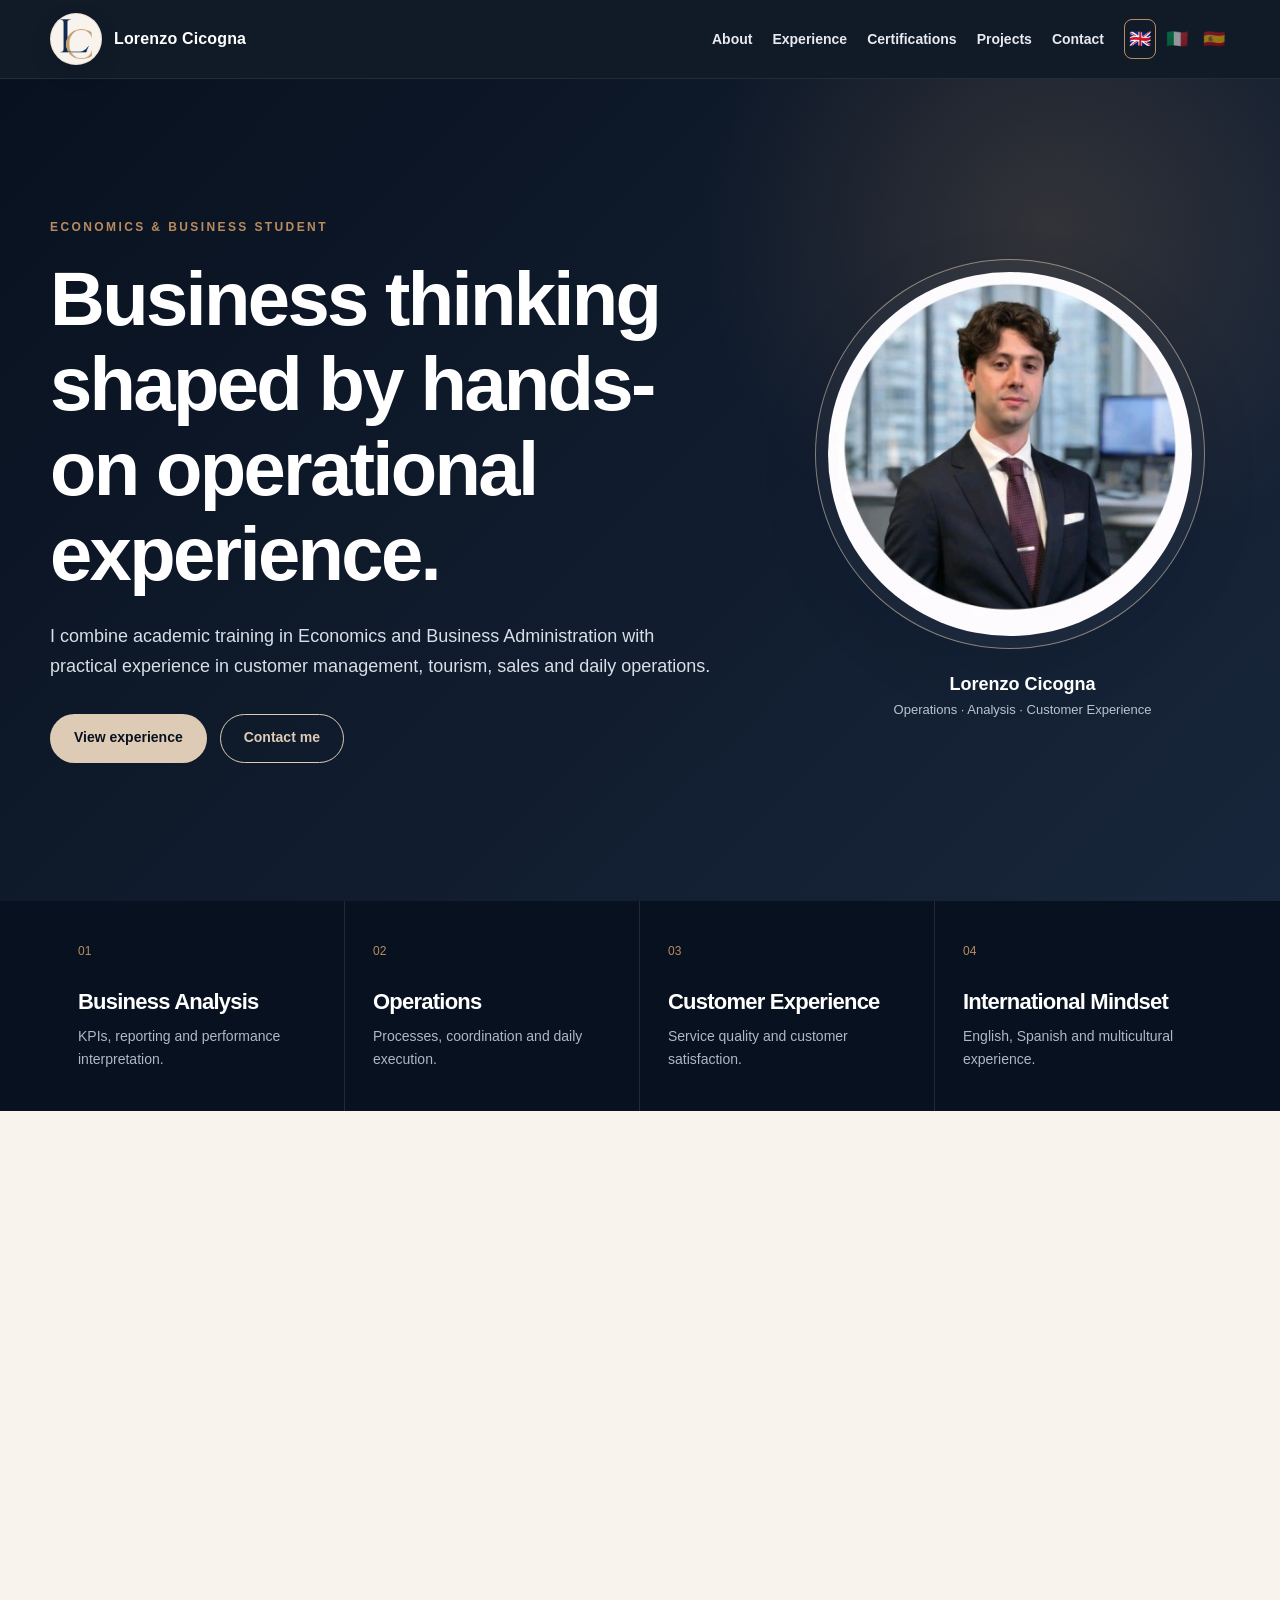
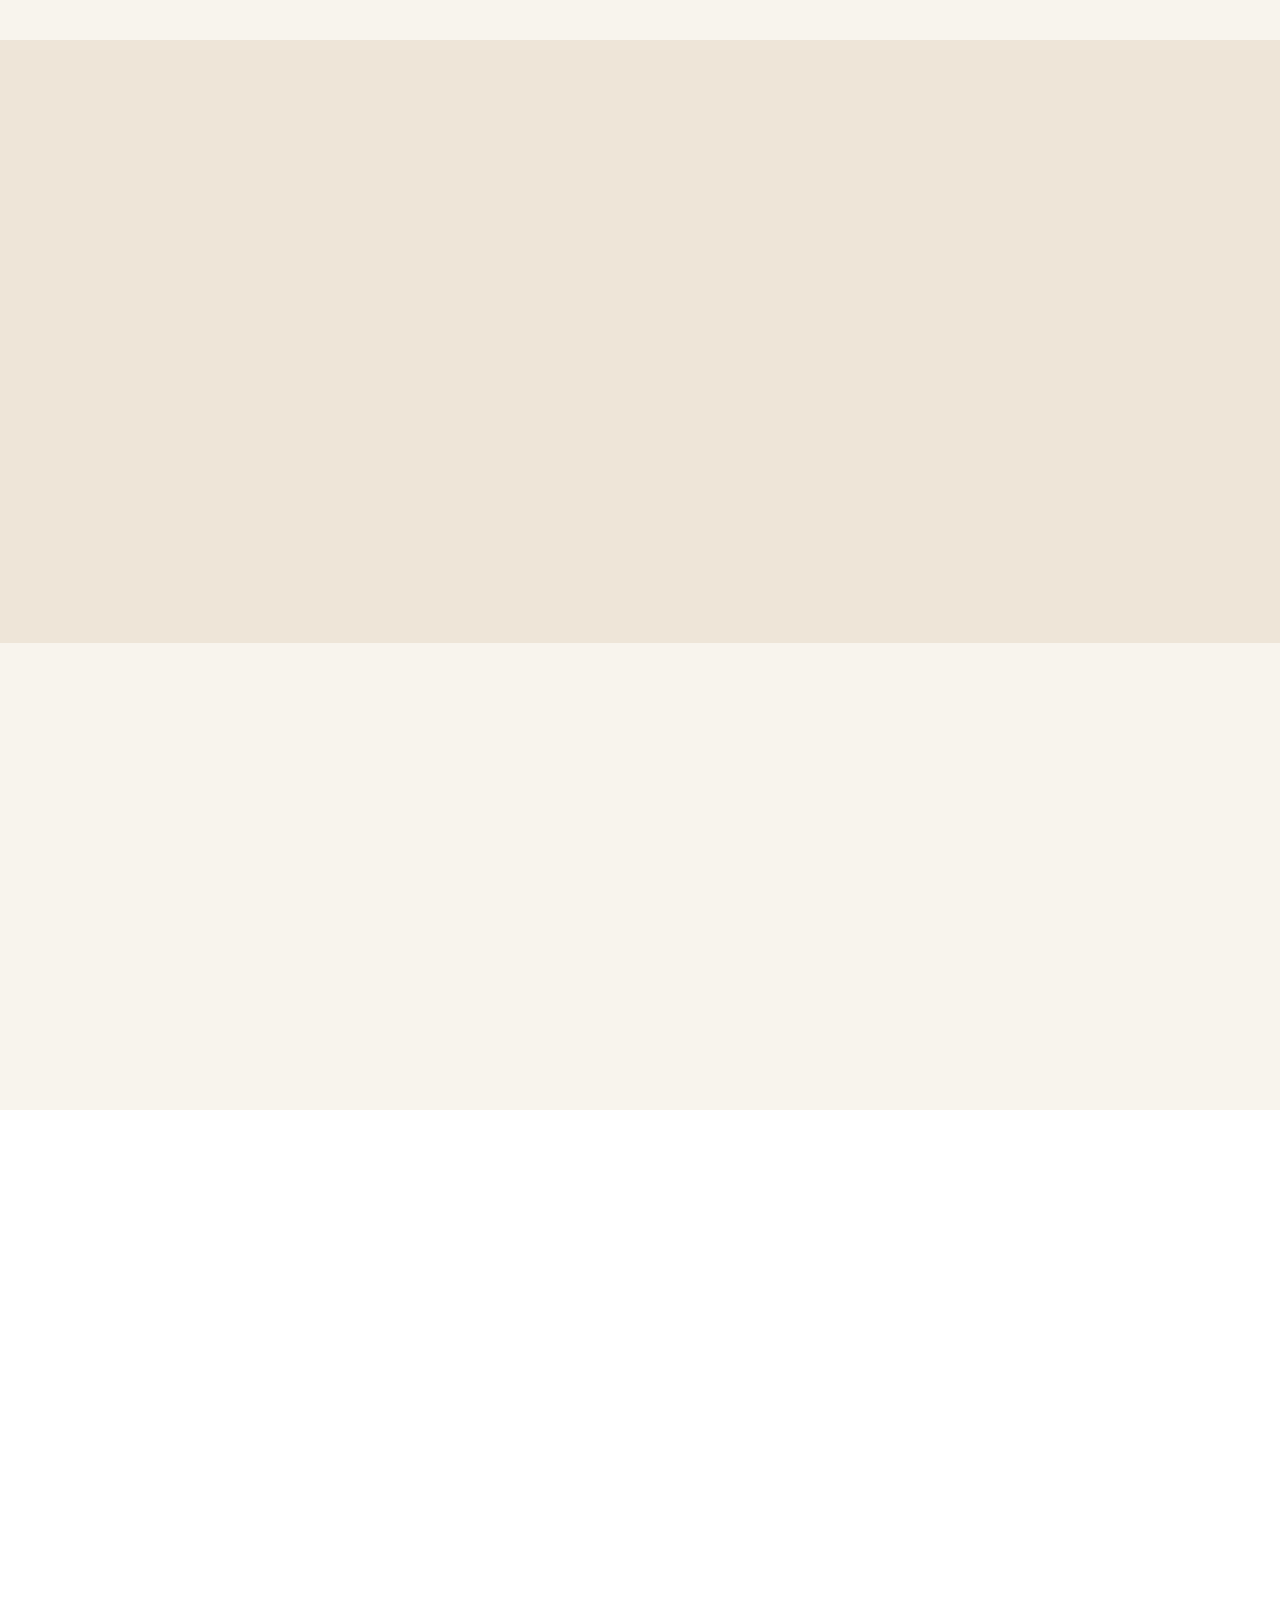
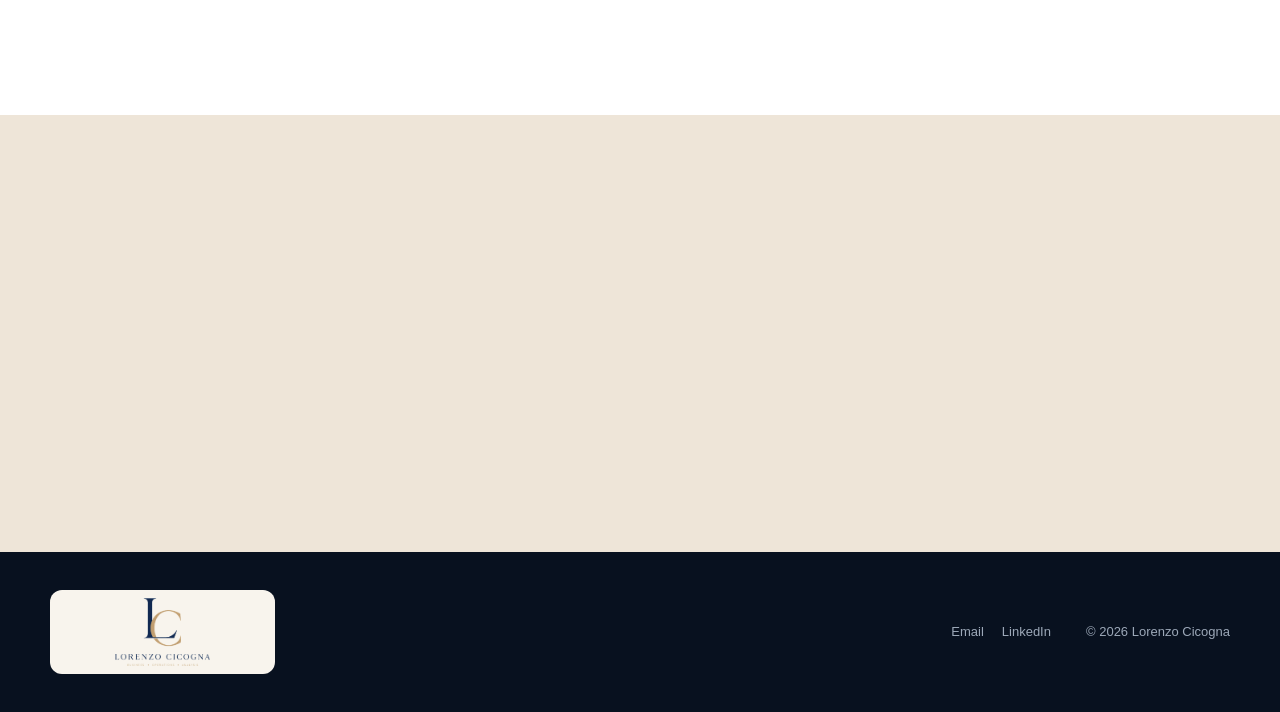
==== index.html @ bbe65614 "Verify site with Google Search Console meta tag" ====
<!DOCTYPE html>
<html lang="en">
<head>
  <meta charset="UTF-8" />
  <meta name="viewport" content="width=device-width, initial-scale=1.0" />
  <meta
    http-equiv="Content-Security-Policy"
    content="default-src 'self'; img-src 'self' data:; style-src 'self'; script-src 'self'; font-src 'self'; object-src 'none'; base-uri 'self'; form-action 'none'; upgrade-insecure-requests;"
  />
  <meta name="referrer" content="strict-origin-when-cross-origin" />
  <meta name="google-site-verification" content="lEEaJcRBQGeHRLv8mP13nE40j-a30Jz5oMptqvIoktc" />

  <title>Lorenzo Cicogna | Business, Operations & Customer Experience</title>
  <meta
    name="description"
    content="Portfolio of Lorenzo Cicogna, Economics and Business student with experience in operations, customer experience, tourism, sales and business performance."
  />
  <link rel="canonical" href="https://lorenzocicogna.github.io/lorenzo-portfolio/" />
  <meta property="og:type" content="website" />
  <meta property="og:title" content="Lorenzo Cicogna | Business, Operations & Customer Experience" />
  <meta property="og:description" content="Portfolio of Lorenzo Cicogna, Economics and Business student with experience in operations, customer experience, tourism, sales and business performance." />
  <meta property="og:url" content="https://lorenzocicogna.github.io/lorenzo-portfolio/" />
  <meta property="og:image" content="https://lorenzocicogna.github.io/lorenzo-portfolio/assets/images/branding/lorenzo-cicogna-logo.png" />
  <meta property="og:image:alt" content="Lorenzo Cicogna" />
  <meta name="twitter:card" content="summary_large_image" />
  <meta name="twitter:title" content="Lorenzo Cicogna | Business, Operations & Customer Experience" />
  <meta name="twitter:description" content="Portfolio of Lorenzo Cicogna, Economics and Business student with experience in operations, customer experience, tourism, sales and business performance." />
  <meta name="twitter:image" content="https://lorenzocicogna.github.io/lorenzo-portfolio/assets/images/branding/lorenzo-cicogna-logo.png" />

  <link rel="icon" type="image/png" href="assets/images/branding/lorenzo-cicogna-monogram.png" />
  <script type="application/ld+json">
  {
    "@context":"https://schema.org",
    "@graph":[
      {"@type":"WebSite","name":"Lorenzo Cicogna Portfolio","url":"https://lorenzocicogna.github.io/lorenzo-portfolio/"},
      {"@type":"Person","name":"Lorenzo Cicogna","url":"https://lorenzocicogna.github.io/lorenzo-portfolio/","email":"mailto:lorenzocicogna00@gmail.com","telephone":"+39 351 689 6022","sameAs":["https://www.linkedin.com/in/lorenzo-cicogna-a7a300262"]}
    ]
  }
  </script>

  <link rel="stylesheet" href="assets/css/style.css" />
</head>

<body data-page="home">
  <header class="site-header">
    <nav class="navbar container" aria-label="Main navigation">
      <a class="brand" href="index.html" aria-label="Lorenzo Cicogna home">
        <span class="brand-logo-shell" aria-hidden="true">
          <img
            class="brand-logo"
            src="assets/images/branding/lorenzo-cicogna-monogram.png"
            alt=""
          />
        </span>
        <span class="brand-text">Lorenzo Cicogna</span>
      </a>

      <button
        class="menu-toggle"
        type="button"
        aria-label="Open menu"
        aria-expanded="false"
        aria-controls="main-menu"
      >
        <span></span><span></span><span></span>
      </button>

      <ul class="nav-menu" id="main-menu">
        <li><a href="index.html#about" data-i18n="navAbout">About</a></li>
        <li><a href="index.html#experience" data-i18n="navExperience">Experience</a></li>
        <li><a href="index.html#certifications" data-i18n="navCertifications">Certifications</a></li>
        <li><a href="index.html#projects" data-i18n="navProjects">Projects</a></li>
        <li><a href="index.html#contact" data-i18n="navContact">Contact</a></li>
        <li class="lang-switch" aria-label="Language">
          <button class="flag active" type="button" data-lang="en" aria-label="English">🇬🇧</button>
          <button class="flag" type="button" data-lang="it" aria-label="Italiano">🇮🇹</button>
          <button class="flag" type="button" data-lang="es" aria-label="Español">🇪🇸</button>
        </li>
      </ul>
    </nav>
  </header>

  <main>
    <section class="hero">
      <div class="container hero-grid">
        <div class="hero-content reveal">
          <p class="eyebrow" data-i18n="homeEyebrow">Economics & Business Student</p>
          <h1 data-i18n="homeTitle">Business thinking shaped by hands-on operational experience.</h1>
          <p class="hero-lead" data-i18n="homeLead">
            I combine academic training in Economics and Business Administration with practical experience
            in customer management, tourism, sales and daily operations.
          </p>

          <div class="hero-actions">
            <a class="button button-primary" href="#experience" data-i18n="viewExperience">View experience</a>
            <a
              class="button button-secondary"
              href="mailto:lorenzocicogna00@gmail.com?subject=Portfolio%20Contact%20-%20Lorenzo%20Cicogna"
              data-i18n="contactMe"
            >
              Contact me
            </a>
          </div>
        </div>

        <figure class="profile-card reveal">
          <div class="profile-ring">
            <img
              src="assets/images/profile/lorenzo-cicogna-profile.png"
              alt="Professional portrait of Lorenzo Cicogna"
            />
          </div>
          <figcaption>
            <strong>Lorenzo Cicogna</strong>
            <span data-i18n="profileCaption">Operations · Analysis · Customer Experience</span>
          </figcaption>
        </figure>
      </div>
    </section>

    <section class="metrics-strip" aria-label="Professional focus">
      <div class="container metric-grid">
        <article>
          <span>01</span>
          <h2 data-i18n="focus1Title">Business Analysis</h2>
          <p data-i18n="focus1Text">KPIs, reporting and performance interpretation.</p>
        </article>
        <article>
          <span>02</span>
          <h2 data-i18n="focus2Title">Operations</h2>
          <p data-i18n="focus2Text">Processes, coordination and daily execution.</p>
        </article>
        <article>
          <span>03</span>
          <h2 data-i18n="focus3Title">Customer Experience</h2>
          <p data-i18n="focus3Text">Service quality and customer satisfaction.</p>
        </article>
        <article>
          <span>04</span>
          <h2 data-i18n="focus4Title">International Mindset</h2>
          <p data-i18n="focus4Text">English, Spanish and multicultural experience.</p>
        </article>
      </div>
    </section>

    <section class="section" id="about">
      <div class="container split-layout">
        <div class="section-heading reveal">
          <p class="eyebrow" data-i18n="aboutEyebrow">About</p>
          <h2 data-i18n="aboutTitle">A practical profile with analytical direction.</h2>
        </div>
        <div class="section-copy reveal">
          <p class="lead" data-i18n="aboutLead">
            I am an Economics and Business Administration student interested in business analysis,
            operations management and data-informed decision-making.
          </p>
          <p data-i18n="aboutText">
            My experience spans hospitality, tourism mobility, customer service, technical production
            and mechanical design. This combination strengthened my problem-solving, precision,
            adaptability and ability to manage customers and operational priorities.
          </p>
        </div>
      </div>
    </section>

    <section class="section section-dark" id="experience">
      <div class="container">
        <div class="section-heading wide reveal">
          <p class="eyebrow" data-i18n="experienceEyebrow">Experience</p>
          <h2 data-i18n="experienceTitle">Professional experience</h2>
        </div>

        <div class="cards experience-grid">
          <article class="card reveal">
            <p class="card-meta">Tuk Tuk Bergamo · 2025–Present</p>
            <h3 data-i18n="exp1Title">Driver & Customer Experience Associate</h3>
            <p data-i18n="exp1Text">
              Tourist transportation, customer support, route optimization, bookings, sales and service feedback.
            </p>
          </article>

          <article class="card reveal">
            <p class="card-meta">MUN Apartment · 2023–Present</p>
            <h3 data-i18n="exp2Title">Host & Sales Manager</h3>
            <p data-i18n="exp2Text">
              Short-term rental operations, booking platforms, guest support, pricing and supplier coordination.
            </p>
          </article>

          <article class="card reveal">
            <p class="card-meta">STEMA TECH SRL · 2022–2023</p>
            <h3 data-i18n="exp3Title">CNC Programmer</h3>
            <p data-i18n="exp3Text">
              CNC programming, CAM workflows and precision mechanical production.
            </p>
          </article>

          <article class="card reveal">
            <p class="card-meta">Italian Navy · 2021–2022</p>
            <h3 data-i18n="exp4Title">Italian Navy Volunteer</h3>
            <p data-i18n="exp4Text">
              Security, logistics, onboard operations and international training exercises.
            </p>
          </article>

          <article class="card reveal">
            <p class="card-meta">Italian Navy · 2022</p>
            <h3 data-i18n="exp5Title">Special Forces Trainee</h3>
            <p data-i18n="exp5Text">
              Preliminary training in navigation, telecommunications, field activities and physical preparation.
            </p>
          </article>

          <article class="card reveal">
            <p class="card-meta">PM Impianti Technomac · 2020–2021</p>
            <h3 data-i18n="exp6Title">CAD Designer</h3>
            <p data-i18n="exp6Text">
              2D/3D mechanical design, technical drawings and supplier documentation.
            </p>
          </article>
        </div>
      </div>
    </section>

    <section class="section" id="education">
      <div class="container">
        <div class="section-heading wide reveal">
          <p class="eyebrow" data-i18n="educationEyebrow">Education</p>
          <h2 data-i18n="educationTitle">Education and international experience</h2>
        </div>

        <div class="timeline">
          <article class="timeline-item reveal">
            <span>2023–2026</span>
            <div>
              <h3>University of Milano-Bicocca</h3>
              <p data-i18n="edu1">Bachelor’s Degree in Economics and Business Administration.</p>
            </div>
          </article>
          <article class="timeline-item reveal">
            <span>2025</span>
            <div>
              <h3>EKA University of Applied Sciences</h3>
              <p data-i18n="edu2">Erasmus Program in Economics and Business in Riga.</p>
            </div>
          </article>
          <article class="timeline-item reveal">
            <span>2014–2020</span>
            <div>
              <h3>ITIS Pietro Paleocapa</h3>
              <p data-i18n="edu3">Technical Diploma in Industrial Mechatronics · 84/100.</p>
            </div>
          </article>
        </div>
      </div>
    </section>

    <section class="section section-soft" id="certifications">
      <div class="container">
        <div class="section-heading wide reveal">
          <p class="eyebrow" data-i18n="certEyebrow">Certifications</p>
          <h2 data-i18n="certTitle">Continuous learning</h2>
        </div>

        <a
          class="certification-card reveal"
          href="https://app-eu1.hubspot.com/academy/achievements/s914s69l/en/1/lorenzo-cicogna/digital-marketing-certified"
          target="_blank"
          rel="noopener noreferrer"
          aria-label="Open HubSpot Digital Marketing certification"
        >
          <img
            src="assets/images/badges/hubspot-digital-marketing.png"
            alt="HubSpot Academy Digital Marketing Certified badge"
          />
          <div>
            <p class="card-meta">HubSpot Academy</p>
            <h3 data-i18n="hubspotTitle">Digital Marketing Certified</h3>
            <p data-i18n="hubspotText">
              Certification covering digital marketing strategy, content, SEO, social media,
              email marketing and performance measurement.
            </p>
            <span class="text-link" data-i18n="viewCredential">View credential →</span>
          </div>
        </a>
      </div>
    </section>

    <section class="section" id="skills">
      <div class="container">
        <div class="section-heading wide reveal">
          <p class="eyebrow" data-i18n="skillsEyebrow">Skills</p>
          <h2 data-i18n="skillsTitle">Core competencies</h2>
        </div>
        <div class="skills reveal">
          <span>KPI Reporting</span>
          <span>Data Analysis</span>
          <span>Microsoft Excel</span>
          <span>Customer Experience</span>
          <span>Operations</span>
          <span>Sales Channels</span>
          <span>Booking Management</span>
          <span>Problem Solving</span>
          <span>Teamwork</span>
          <span>English</span>
          <span>Spanish</span>
          <span>CAD Design</span>
          <span>CNC Programming</span>
          <span>Digital Marketing</span>
        </div>
      </div>
    </section>

    <section class="section section-projects" id="projects">
      <div class="container">
        <div class="section-heading wide reveal">
          <p class="eyebrow" data-i18n="projectsEyebrow">Projects</p>
          <h2 data-i18n="projectsTitle">Explore my work and goals</h2>
        </div>

        <div class="cards project-grid">
          <a class="card project-card reveal" href="career.html">
            <span>01</span>
            <h3 data-i18n="careerCardTitle">Career Goals</h3>
            <p data-i18n="careerCardText">Target roles, professional direction and opportunities in Spain.</p>
          </a>
          <a class="card project-card reveal" href="mun.html">
            <span>02</span>
            <h3>MUN Apartment</h3>
            <p data-i18n="munCardText">A real short-term rental project focused on operations and customer experience.</p>
          </a>
          <a class="card project-card reveal" href="djkrios.html">
            <span>03</span>
            <h3>DJ Krios</h3>
            <p data-i18n="djCardText">Event services, music and personal creative project.</p>
          </a>
        </div>
      </div>
    </section>

    <section class="section contact-section" id="contact">
      <div class="container contact-grid">
        <div class="reveal">
          <p class="eyebrow" data-i18n="contactEyebrow">Contact</p>
          <h2 data-i18n="contactTitle">Let’s connect.</h2>
          <p data-i18n="contactText">
            Open to internship and entry-level opportunities in business analysis,
            operations, aviation, mobility and business development.
          </p>
        </div>
        <div class="contact-card reveal">
          <a href="mailto:lorenzocicogna00@gmail.com">lorenzocicogna00@gmail.com</a>
          <a href="tel:+393516896022">+39 351 689 6022</a>
          <a href="https://www.linkedin.com/in/lorenzo-cicogna-a7a300262" target="_blank" rel="noopener noreferrer">LinkedIn</a>
          <p data-i18n="location">Bergamo, Italy</p>
        </div>
      </div>
    </section>
  </main>

  <footer class="site-footer">
    <div class="container footer-grid">
      <a class="footer-brand" href="index.html" aria-label="Lorenzo Cicogna home">
        <span class="footer-logo-shell" aria-hidden="true">
          <img
            src="assets/images/branding/lorenzo-cicogna-logo.png"
            alt=""
          />
        </span>
      </a>
      <div class="footer-links">
        <a href="mailto:lorenzocicogna00@gmail.com">Email</a>
        <a href="https://www.linkedin.com/in/lorenzo-cicogna-a7a300262" target="_blank" rel="noopener noreferrer">LinkedIn</a>
      </div>
      <p>© <span data-current-year></span> Lorenzo Cicogna</p>
    </div>
  </footer>

  <script src="assets/js/script.js" defer></script>

</body>
</html>
---- assets/css/style.css ----
/* ================================
   LORENZO CICOGNA — PORTFOLIO
================================ */

:root {
  --navy-950: #08111f;
  --navy-900: #0d1728;
  --navy-800: #18263b;
  --navy-700: #263750;
  --sand-100: #f8f4ed;
  --sand-200: #eee5d8;
  --sand-300: #ddcbb5;
  --sand-500: #b98c5f;
  --white: #ffffff;
  --text: #202a38;
  --muted: #667184;
  --border: rgba(13, 23, 40, 0.13);
  --shadow: 0 20px 55px rgba(8, 17, 31, 0.13);
  --radius-sm: 12px;
  --radius-md: 22px;
  --radius-lg: 36px;
  --container: 1180px;
}

* {
  margin: 0;
  padding: 0;
  box-sizing: border-box;
}

html {
  scroll-behavior: smooth;
  scroll-padding-top: 90px;
}

body {
  min-width: 320px;
  background: var(--sand-100);
  color: var(--text);
  font-family: Inter, "Segoe UI", Arial, sans-serif;
  line-height: 1.68;
}

img {
  display: block;
  max-width: 100%;
}

a {
  color: inherit;
}

button {
  font: inherit;
}

h1,
h2,
h3 {
  color: var(--navy-900);
  line-height: 1.12;
}

h1,
h2 {
  letter-spacing: -0.035em;
}

p {
  color: var(--muted);
}

.container {
  width: min(calc(100% - 40px), var(--container));
  margin-inline: auto;
}

.narrow {
  max-width: 850px;
}

.center {
  text-align: center;
  margin-inline: auto;
}

/* NAVIGATION */

.site-header {
  position: sticky;
  top: 0;
  z-index: 1000;
  border-bottom: 1px solid rgba(255, 255, 255, 0.08);
  background: rgba(8, 17, 31, 0.96);
  backdrop-filter: blur(16px);
}

.navbar {
  min-height: 78px;
  display: flex;
  align-items: center;
  justify-content: space-between;
  gap: 28px;
}

.brand {
  display: inline-flex;
  align-items: center;
  gap: 12px;
  color: var(--white);
  text-decoration: none;
}

.brand-logo-shell {
  width: 52px;
  height: 52px;
  display: inline-flex;
  flex: 0 0 auto;
  align-items: center;
  justify-content: center;
  padding: 5px;
  border: 1px solid rgba(221, 203, 181, 0.45);
  border-radius: 50%;
  background: var(--sand-100);
  box-shadow: 0 8px 20px rgba(8, 17, 31, 0.18);
}

.brand-logo {
  width: 100%;
  height: 100%;
  object-fit: contain;
}

.brand-text {
  font-weight: 750;
  letter-spacing: 0.01em;
}

.nav-menu {
  display: flex;
  align-items: center;
  gap: 20px;
  list-style: none;
}

.nav-menu a {
  color: #e7ebf1;
  font-size: 14px;
  font-weight: 650;
  text-decoration: none;
}

.nav-menu a:hover {
  color: var(--sand-300);
}

.menu-toggle {
  display: none;
  width: 44px;
  height: 44px;
  border: 1px solid rgba(255, 255, 255, 0.2);
  border-radius: 50%;
  background: transparent;
  cursor: pointer;
}

.menu-toggle span {
  display: block;
  width: 18px;
  height: 2px;
  margin: 4px auto;
  background: var(--white);
}

.lang-switch {
  display: flex;
  align-items: center;
  gap: 5px;
}

.flag {
  border: 1px solid transparent;
  border-radius: 8px;
  background: transparent;
  padding: 4px;
  font-size: 18px;
  opacity: 0.55;
  cursor: pointer;
}

.flag:hover,
.flag.active {
  border-color: var(--sand-500);
  opacity: 1;
}

/* HERO */

.hero,
.page-hero {
  position: relative;
  overflow: hidden;
  background:
    radial-gradient(circle at 82% 18%, rgba(185, 140, 95, 0.2), transparent 28%),
    linear-gradient(135deg, var(--navy-950), var(--navy-800));
  color: var(--white);
}

.hero {
  min-height: calc(100vh - 78px);
  display: flex;
  align-items: center;
  padding: 82px 0;
}

.page-hero {
  min-height: 64vh;
  display: flex;
  align-items: center;
  padding: 95px 0;
}

.dj-hero {
  background:
    radial-gradient(circle at 50% 25%, rgba(185, 140, 95, 0.28), transparent 35%),
    linear-gradient(135deg, #080b13, #172235);
}

.hero-grid {
  display: grid;
  grid-template-columns: minmax(0, 1.15fr) minmax(300px, 0.72fr);
  align-items: center;
  gap: clamp(55px, 8vw, 110px);
}

.hero-content {
  max-width: 760px;
}

.eyebrow {
  margin-bottom: 18px;
  color: var(--sand-500);
  font-size: 12px;
  font-weight: 800;
  letter-spacing: 2.4px;
  text-transform: uppercase;
}

.hero h1,
.page-hero h1 {
  color: var(--white);
  font-size: clamp(44px, 6vw, 76px);
  margin-bottom: 25px;
}

.hero-lead,
.page-hero p {
  max-width: 760px;
  color: #d8dfe8;
  font-size: 18px;
}

.hero-actions {
  display: flex;
  flex-wrap: wrap;
  gap: 13px;
  margin-top: 32px;
}

.hero-actions.centered {
  justify-content: center;
}

.button {
  min-height: 49px;
  display: inline-flex;
  align-items: center;
  justify-content: center;
  padding: 11px 23px;
  border: 1px solid transparent;
  border-radius: 999px;
  font-size: 14px;
  font-weight: 800;
  text-decoration: none;
  transition: 0.2s ease;
}

.button:hover {
  transform: translateY(-2px);
}

.button-primary {
  background: var(--sand-300);
  color: var(--navy-950);
}

.button-primary:hover {
  background: var(--white);
}

.button-secondary {
  border-color: var(--sand-300);
  color: var(--sand-300);
}

.button-secondary:hover {
  background: var(--sand-300);
  color: var(--navy-950);
}

.profile-card {
  justify-self: end;
  text-align: center;
}

.profile-ring {
  width: min(100%, 390px);
  padding: 12px;
  border: 1px solid rgba(221, 203, 181, 0.55);
  border-radius: 50%;
  background: rgba(255, 255, 255, 0.035);
  box-shadow: var(--shadow);
}

.profile-ring img {
  width: 100%;
  aspect-ratio: 1;
  object-fit: cover;
  border-radius: 50%;
}

.profile-card figcaption {
  margin-top: 20px;
}

.profile-card strong,
.profile-card span {
  display: block;
}

.profile-card strong {
  color: var(--white);
  font-size: 18px;
}

.profile-card span {
  color: #b9c3d1;
  font-size: 13px;
}

/* METRICS */

.metrics-strip {
  background: var(--navy-950);
}

.metric-grid {
  display: grid;
  grid-template-columns: repeat(4, 1fr);
}

.metric-grid article {
  min-height: 210px;
  padding: 36px 28px;
  border-right: 1px solid rgba(255, 255, 255, 0.1);
}

.metric-grid article:last-child {
  border-right: 0;
}

.metric-grid span {
  color: var(--sand-500);
  font-size: 12px;
}

.metric-grid h2 {
  margin: 26px 0 10px;
  color: var(--white);
  font-size: 22px;
}

.metric-grid p {
  color: #aeb8c6;
  font-size: 14px;
}

/* SECTIONS */

.section {
  padding: 105px 0;
}

.section-soft {
  background: var(--sand-200);
}

.section-dark {
  background: var(--navy-900);
  color: var(--white);
}

.section-projects {
  background: var(--white);
}

.split-layout,
.contact-grid {
  display: grid;
  grid-template-columns: minmax(250px, 0.72fr) minmax(0, 1.28fr);
  gap: clamp(50px, 8vw, 115px);
}

.section-heading {
  max-width: 520px;
}

.section-heading.wide {
  max-width: 760px;
  margin-bottom: 52px;
}

.section-heading h2,
.contact-section h2 {
  font-size: clamp(37px, 4.5vw, 58px);
}

.section-dark .section-heading h2 {
  color: var(--white);
}

.section-copy {
  max-width: 760px;
}

.section-copy p {
  margin-bottom: 18px;
  font-size: 17px;
}

.section-copy .lead {
  color: var(--navy-800);
  font-size: 23px;
  font-weight: 650;
}

.cards {
  display: grid;
  gap: 22px;
}

.experience-grid,
.role-grid {
  grid-template-columns: repeat(3, 1fr);
}

.review-grid {
  grid-template-columns: repeat(2, 1fr);
}

.project-grid {
  grid-template-columns: repeat(3, 1fr);
}

.card {
  padding: 30px;
  border: 1px solid var(--border);
  border-radius: var(--radius-md);
  background: var(--white);
  box-shadow: 0 9px 28px rgba(8, 17, 31, 0.07);
}

.card h3 {
  margin-bottom: 13px;
  font-size: 23px;
}

.card p {
  font-size: 15px;
}

.card-meta {
  margin-bottom: 16px;
  color: var(--sand-500);
  font-size: 11px !important;
  font-weight: 800;
  letter-spacing: 1px;
  text-transform: uppercase;
}

.section-dark .card {
  border-color: rgba(255, 255, 255, 0.09);
  background: var(--navy-800);
}

.section-dark .card h3 {
  color: var(--white);
}

.section-dark .card p {
  color: #bac3cf;
}

.timeline {
  border-top: 1px solid var(--border);
}

.timeline-item {
  display: grid;
  grid-template-columns: 150px 1fr;
  gap: 30px;
  padding: 30px 0;
  border-bottom: 1px solid var(--border);
}

.timeline-item > span {
  color: var(--sand-500);
  font-size: 13px;
  font-weight: 800;
}

.timeline-item h3 {
  margin-bottom: 7px;
  font-size: 22px;
}

.certification-card {
  max-width: 900px;
  display: grid;
  grid-template-columns: 190px 1fr;
  align-items: center;
  gap: 34px;
  padding: 32px;
  border: 1px solid var(--border);
  border-radius: var(--radius-lg);
  background: var(--white);
  box-shadow: var(--shadow);
  text-decoration: none;
  transition: 0.22s ease;
}

.certification-card:hover {
  transform: translateY(-4px);
}

.certification-card img {
  width: 170px;
  margin-inline: auto;
}

.certification-card h3 {
  margin-bottom: 10px;
  font-size: 27px;
}

.text-link {
  display: inline-block;
  margin-top: 17px;
  color: var(--sand-500);
  font-weight: 800;
}

.skills {
  display: flex;
  flex-wrap: wrap;
  gap: 12px;
}

.skills span {
  padding: 10px 17px;
  border: 1px solid var(--border);
  border-radius: 999px;
  background: var(--white);
  color: var(--navy-800);
  font-size: 14px;
  font-weight: 750;
}

.section-dark .skills span {
  border-color: rgba(255, 255, 255, 0.13);
  background: var(--navy-800);
  color: var(--white);
}

.project-card {
  min-height: 240px;
  display: block;
  text-decoration: none;
  transition: 0.22s ease;
}

.project-card:hover {
  transform: translateY(-5px);
  box-shadow: var(--shadow);
}

.project-card > span {
  color: var(--sand-500);
  font-size: 12px;
  font-weight: 800;
}

.project-card h3 {
  margin-top: 42px;
}

.contact-section {
  background: var(--sand-200);
}

.contact-card {
  display: flex;
  flex-direction: column;
  gap: 17px;
  padding: 34px;
  border-radius: var(--radius-lg);
  background: var(--navy-900);
  box-shadow: var(--shadow);
}

.contact-card a {
  color: var(--white);
  font-weight: 700;
  text-decoration: none;
  overflow-wrap: anywhere;
}

.contact-card a:hover {
  color: var(--sand-300);
}

.contact-card p {
  color: #aeb8c6;
}

/* FOOTER */

.site-footer {
  padding: 38px 0;
  background: var(--navy-950);
}

.footer-grid {
  display: grid;
  grid-template-columns: 1fr auto auto;
  align-items: center;
  gap: 35px;
}

.footer-brand {
  display: inline-flex;
  width: 225px;
  text-decoration: none;
}

.footer-logo-shell {
  width: 100%;
  min-height: 78px;
  display: inline-flex;
  align-items: center;
  justify-content: center;
  padding: 8px 13px;
  border-radius: var(--radius-sm);
  background: var(--sand-100);
}

.footer-logo-shell img {
  width: 100%;
  max-height: 68px;
  object-fit: contain;
}

.site-footer strong {
  color: var(--white);
}

.site-footer p,
.site-footer a {
  color: #9ca8b8;
  font-size: 13px;
}

.footer-links {
  display: flex;
  gap: 18px;
}

.footer-links a {
  text-decoration: none;
}

.footer-links a:hover {
  color: var(--sand-300);
}

/* ANIMATIONS */

.reveal {
  opacity: 0;
  transform: translateY(18px);
  transition: opacity 0.6s ease, transform 0.6s ease;
}

.reveal.visible {
  opacity: 1;
  transform: none;
}

/* TABLET */

@media (max-width: 980px) {
  .menu-toggle {
    display: block;
  }

  .nav-menu {
    position: absolute;
    top: 78px;
    right: 20px;
    left: 20px;
    display: none;
    flex-direction: column;
    align-items: stretch;
    gap: 0;
    padding: 14px;
    border: 1px solid rgba(255, 255, 255, 0.12);
    border-radius: var(--radius-sm);
    background: var(--navy-900);
    box-shadow: var(--shadow);
  }

  .nav-menu.open {
    display: flex;
  }

  .nav-menu a {
    display: block;
    padding: 11px 8px;
  }

  .lang-switch {
    padding-top: 10px;
  }

  .hero {
    min-height: auto;
  }

  .hero-grid {
    grid-template-columns: 1fr;
  }

  .profile-card {
    width: min(100%, 410px);
    justify-self: start;
  }

  .metric-grid {
    grid-template-columns: repeat(2, 1fr);
  }

  .metric-grid article:nth-child(2) {
    border-right: 0;
  }

  .metric-grid article:nth-child(-n + 2) {
    border-bottom: 1px solid rgba(255, 255, 255, 0.1);
  }

  .split-layout,
  .contact-grid {
    grid-template-columns: 1fr;
  }

  .experience-grid,
  .role-grid,
  .project-grid {
    grid-template-columns: repeat(2, 1fr);
  }

  .footer-grid {
    grid-template-columns: 1fr;
  }
}

/* MOBILE */

@media (max-width: 620px) {
  .container {
    width: min(calc(100% - 28px), var(--container));
  }

  .brand-text {
    display: none;
  }

  .brand-logo-shell {
    width: 47px;
    height: 47px;
  }

  .footer-brand {
    width: 205px;
  }

  .hero,
  .page-hero {
    padding: 72px 0;
  }

  .hero h1,
  .page-hero h1 {
    font-size: 41px;
  }

  .hero-actions {
    flex-direction: column;
  }

  .button {
    width: 100%;
  }

  .metric-grid,
  .experience-grid,
  .role-grid,
  .review-grid,
  .project-grid {
    grid-template-columns: 1fr;
  }

  .metric-grid article {
    border-right: 0;
    border-bottom: 1px solid rgba(255, 255, 255, 0.1);
  }

  .section {
    padding: 78px 0;
  }

  .timeline-item {
    grid-template-columns: 1fr;
    gap: 6px;
  }

  .certification-card {
    grid-template-columns: 1fr;
    text-align: center;
  }

  .footer-links {
    flex-wrap: wrap;
  }
}

@media (prefers-reduced-motion: reduce) {
  html {
    scroll-behavior: auto;
  }

  *,
  *::before,
  *::after {
    transition-duration: 0.01ms !important;
  }

  .reveal {
    opacity: 1;
    transform: none;
  }
}
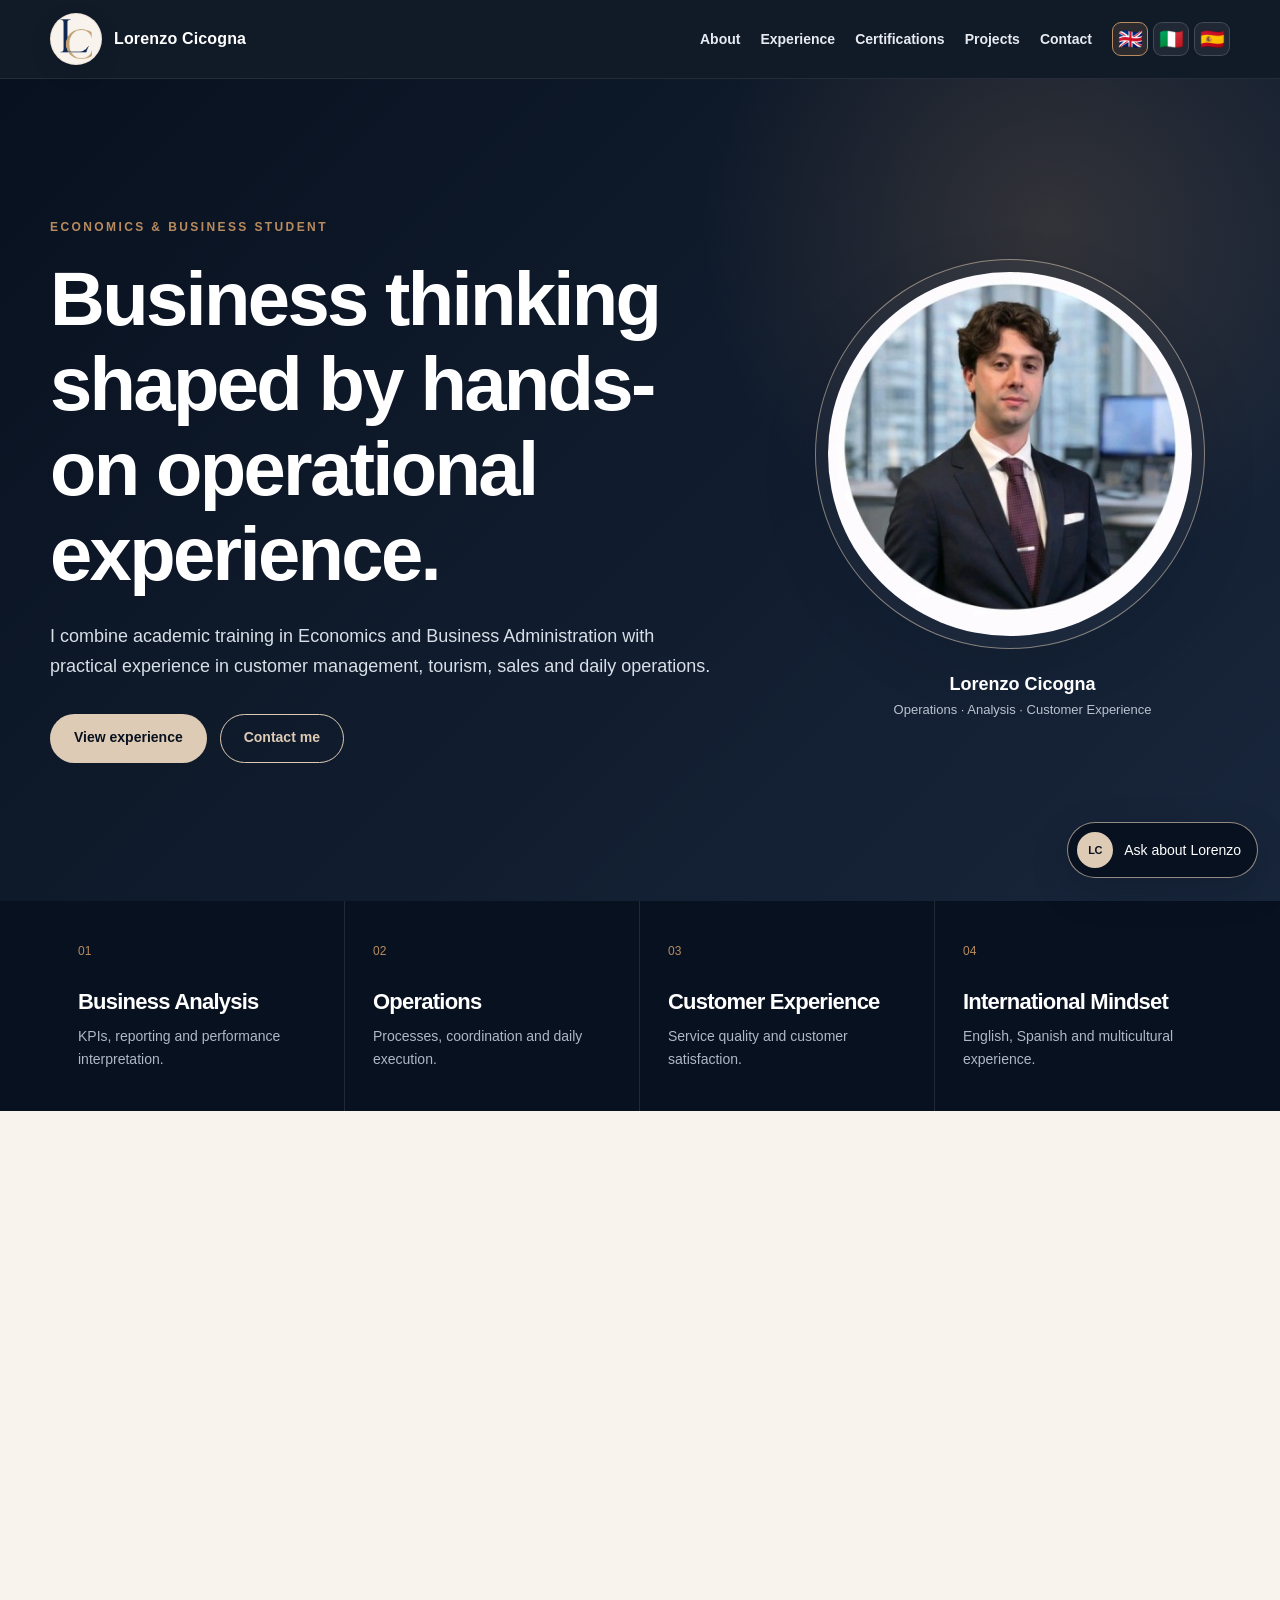
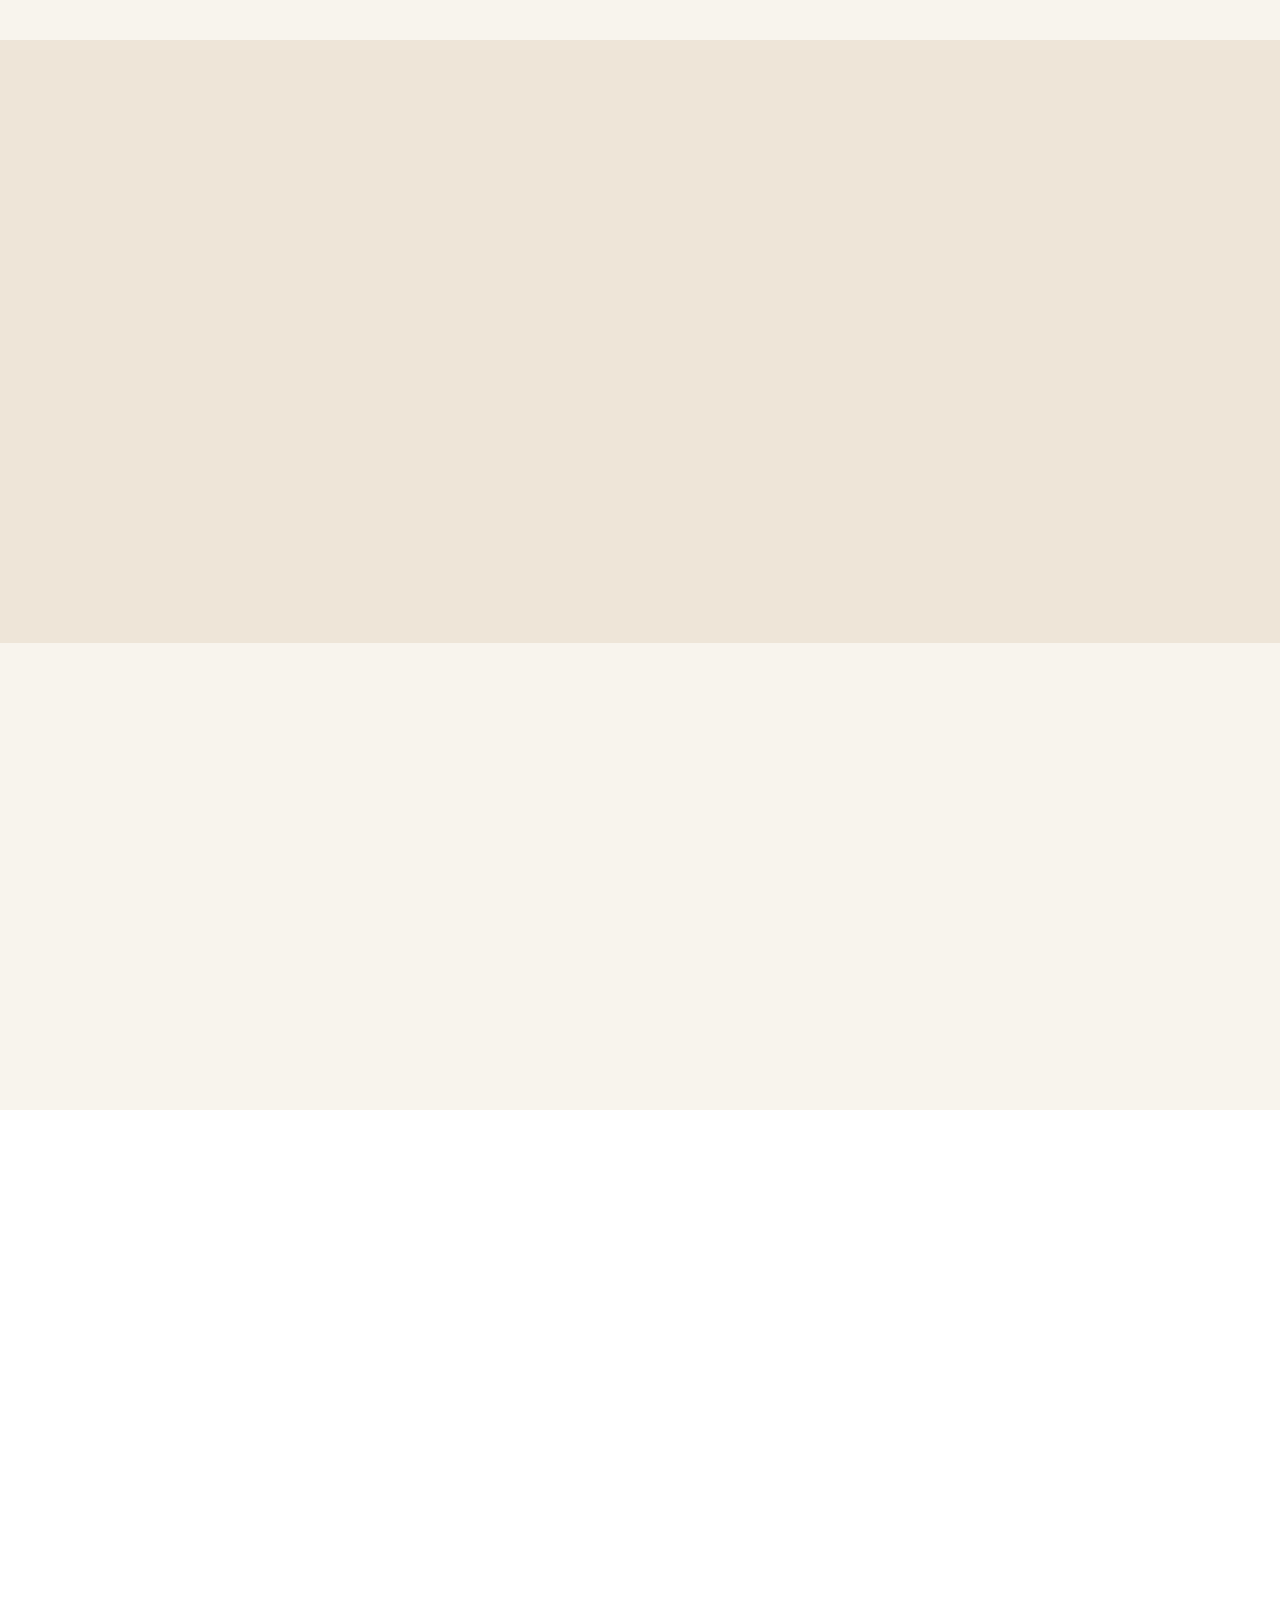
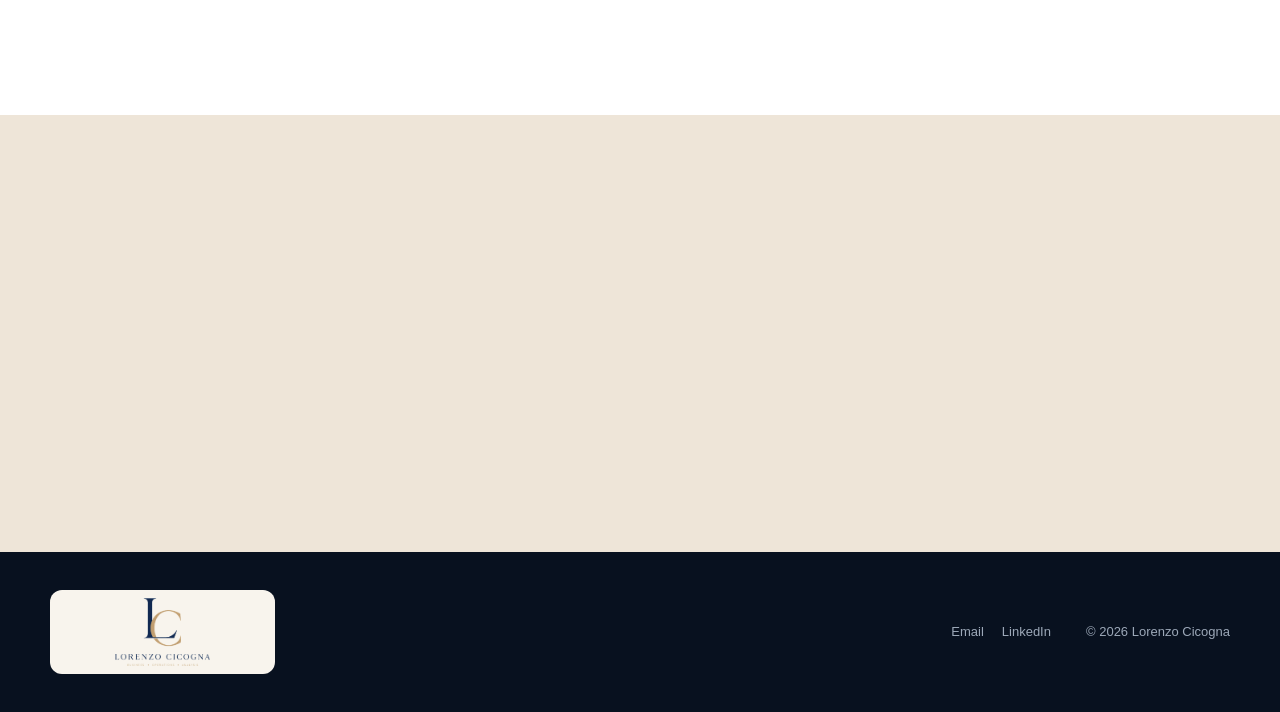
==== commit 913d6439: "Enable free portfolio guide on index.html" ====
--- a/index.html
+++ b/index.html
@@ -39,6 +39,7 @@
   </script>
 
   <link rel="stylesheet" href="assets/css/style.css" />
+  <link rel="stylesheet" href="assets/css/guida-portfolio.css?v=1" />
 </head>
 
 <body data-page="home">
@@ -377,6 +378,7 @@
   </footer>
 
   <script src="assets/js/script.js" defer></script>
+  <script src="assets/js/guida-portfolio.js?v=1" defer></script>
 
 </body>
 </html>
--- a/assets/css/style.css
+++ b/assets/css/style.css
@@ -179,19 +179,32 @@
 }
 
 .flag {
-  border: 1px solid transparent;
-  border-radius: 8px;
-  background: transparent;
-  padding: 4px;
-  font-size: 18px;
-  opacity: 0.55;
+  width: 36px;
+  height: 34px;
+  display: inline-grid;
+  place-items: center;
+  padding: 0;
+  border: 1px solid rgba(255, 255, 255, 0.16);
+  border-radius: 9px;
+  background: rgba(255, 255, 255, 0.06);
+  color: var(--white);
+  font-family: "Apple Color Emoji", "Segoe UI Emoji", "Noto Color Emoji", sans-serif;
+  font-size: 20px;
+  line-height: 1;
+  opacity: 1;
   cursor: pointer;
-}
-
-.flag:hover,
+  transition: transform 0.18s ease, border-color 0.18s ease, background 0.18s ease;
+}
+
+.flag:hover {
+  transform: translateY(-1px);
+  border-color: rgba(221, 203, 181, 0.65);
+  background: rgba(255, 255, 255, 0.1);
+}
+
 .flag.active {
   border-color: var(--sand-500);
-  opacity: 1;
+  background: rgba(185, 140, 95, 0.16);
 }
 
 /* HERO */
--- a/assets/css/guida-portfolio.css
+++ b/assets/css/guida-portfolio.css
@@ -0,0 +1,170 @@
+/* Lorenzo Cicogna – isolated, no-cost portfolio information guide. */
+.lc-guide {
+  position: fixed;
+  right: 22px;
+  bottom: 22px;
+  z-index: 1100;
+  color: var(--text);
+  font-family: Inter, "Segoe UI", Arial, sans-serif;
+  font-size: 14px;
+  line-height: 1.5;
+}
+.lc-guide * { box-sizing: border-box; }
+.lc-guide button { font: inherit; cursor: pointer; }
+.lc-guide button:focus-visible,
+.lc-guide input:focus-visible,
+.lc-guide a:focus-visible { outline: 3px solid var(--sand-500); outline-offset: 3px; }
+
+.lc-guide__toggle {
+  display: flex;
+  align-items: center;
+  gap: 11px;
+  margin-left: auto;
+  border: 1px solid rgba(221, 203, 181, .65);
+  border-radius: 999px;
+  padding: 9px 16px 9px 9px;
+  background: var(--navy-950);
+  box-shadow: 0 13px 35px rgba(8, 17, 31, .26);
+  color: white;
+  font-size: 13px;
+  font-weight: 700;
+  transition: background .2s ease, transform .2s ease;
+}
+.lc-guide__toggle:hover { background: var(--navy-800); transform: translateY(-2px); }
+.lc-guide__symbol {
+  display: grid;
+  place-items: center;
+  flex: 0 0 36px;
+  width: 36px;
+  height: 36px;
+  border-radius: 50%;
+  background: var(--sand-300);
+  color: var(--navy-950);
+  font-size: 11px;
+  font-weight: 800;
+  letter-spacing: -.04em;
+}
+.lc-guide__toggle-label { white-space: nowrap; }
+
+.lc-guide__panel {
+  position: absolute;
+  right: 0;
+  bottom: calc(100% + 12px);
+  width: min(425px, calc(100vw - 24px));
+  max-height: min(690px, calc(100dvh - 112px));
+  overflow-y: auto;
+  border: 1px solid rgba(185, 140, 95, .45);
+  border-radius: 21px;
+  background: var(--sand-100);
+  box-shadow: 0 25px 75px rgba(8, 17, 31, .32);
+  overscroll-behavior: contain;
+}
+.lc-guide__panel[hidden], .lc-guide__answer[hidden] { display: none; }
+.lc-guide__header {
+  display: flex;
+  align-items: center;
+  justify-content: space-between;
+  gap: 15px;
+  padding: 17px 19px;
+  background: var(--navy-950);
+  color: #fff;
+}
+.lc-guide__header > div { display: grid; gap: 4px; }
+.lc-guide__eyebrow {
+  color: var(--sand-300);
+  font-size: 10px;
+  font-weight: 700;
+  text-transform: uppercase;
+  letter-spacing: .15em;
+}
+.lc-guide__title { color: #fff; font-size: 20px; line-height: 1.17; font-weight: 700; }
+.lc-guide__close {
+  flex: 0 0 36px;
+  width: 36px;
+  height: 36px;
+  border: 1px solid rgba(255,255,255,.38);
+  border-radius: 50%;
+  background: transparent;
+  color: white;
+  font-size: 24px !important;
+  line-height: 1 !important;
+}
+.lc-guide__close:hover { background: rgba(255,255,255,.12); }
+.lc-guide__body { display: grid; gap: 15px; padding: 19px; }
+.lc-guide__intro { margin: 0; color: var(--text); font-size: 13px; line-height: 1.55; }
+.lc-guide__choices { display: grid; gap: 7px; }
+.lc-guide__choices button {
+  width: 100%;
+  border: 1px solid var(--border);
+  border-radius: 10px;
+  padding: 9px 12px;
+  background: white;
+  color: var(--navy-900);
+  font-size: 13px;
+  font-weight: 650;
+  text-align: left;
+  transition: border-color .15s ease, background .15s ease;
+}
+.lc-guide__choices button:hover { border-color: var(--sand-500); background: var(--sand-200); }
+.lc-guide__answer {
+  border: 1px solid rgba(185,140,95,.4);
+  border-left: 3px solid var(--sand-500);
+  border-radius: 10px;
+  padding: 12px 13px;
+  background: white;
+}
+.lc-guide__answer p { margin: 0; color: var(--text); font-size: 13px; line-height: 1.55; }
+.lc-guide__answer a {
+  display: inline-block;
+  margin-top: 10px;
+  color: var(--navy-800);
+  font-size: 13px;
+  font-weight: 750;
+  text-decoration: underline;
+  text-underline-offset: 3px;
+}
+.lc-guide__form { display: grid; gap: 7px; }
+.lc-guide__form label { color: var(--navy-950); font-size: 12px; font-weight: 700; }
+.lc-guide__form-row { display: flex; gap: 6px; }
+.lc-guide__form-row input {
+  flex: 1 1 auto;
+  min-width: 0;
+  border: 1px solid rgba(13,23,40,.25);
+  border-radius: 10px;
+  padding: 10px 11px;
+  background: #fff;
+  color: var(--text);
+  font: inherit;
+  font-size: 12px;
+}
+.lc-guide__form-row button {
+  flex: 0 0 auto;
+  border: none;
+  border-radius: 10px;
+  padding: 10px 13px;
+  background: var(--navy-900);
+  color: white;
+  font-size: 12px;
+  font-weight: 700;
+}
+.lc-guide__form-row button:hover { background: var(--navy-700); }
+.lc-guide__note {
+  margin: 0;
+  border-top: 1px solid var(--border);
+  padding-top: 10px;
+  color: var(--muted);
+  font-size: 11px;
+  line-height: 1.52;
+}
+
+@media (max-width: 620px) {
+  .lc-guide { right: 12px; bottom: 12px; }
+  .lc-guide__panel { max-height: calc(100dvh - 102px); border-radius: 16px; }
+  .lc-guide__body { padding: 15px; gap: 12px; }
+  .lc-guide__toggle { padding: 8px 12px 8px 8px; }
+  .lc-guide__toggle-label { font-size: 12px; }
+}
+@media (prefers-reduced-motion: reduce) {
+  .lc-guide__toggle, .lc-guide__choices button { transition: none; }
+  .lc-guide__toggle:hover { transform: none; }
+}
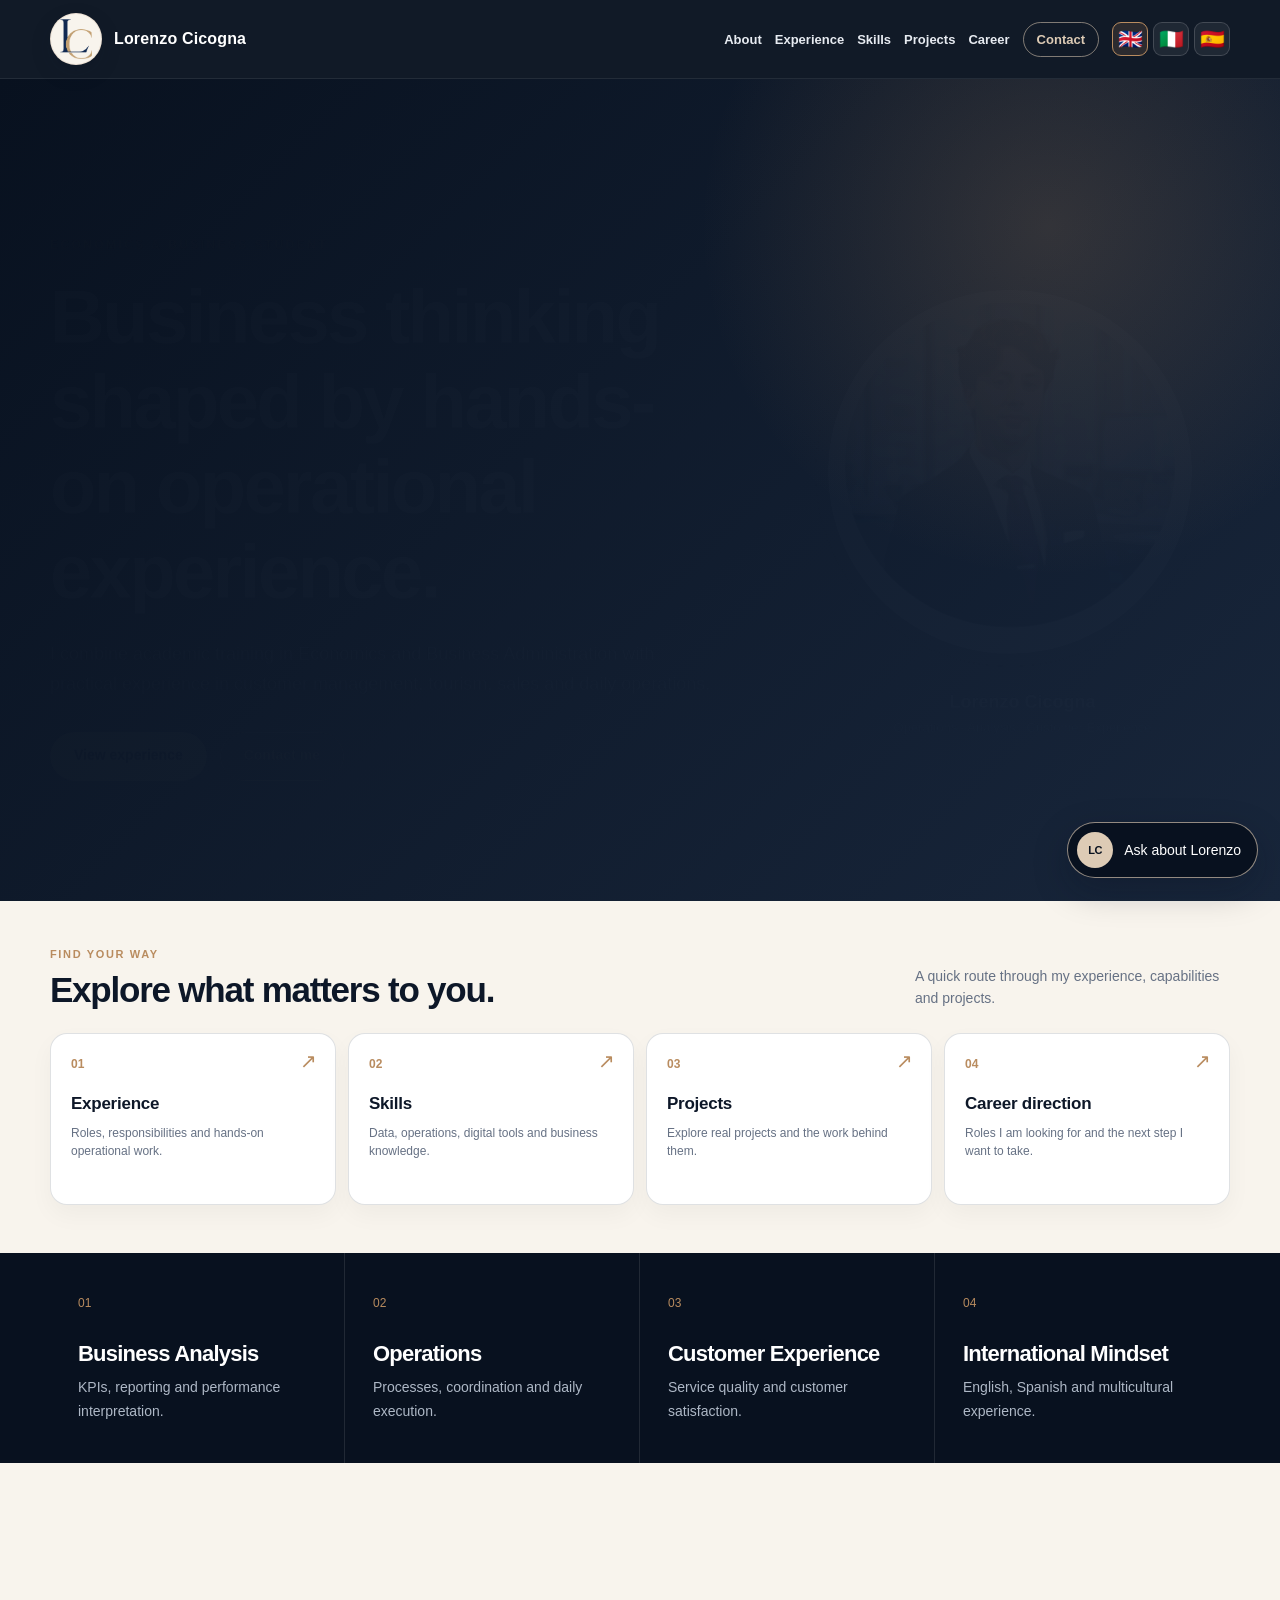
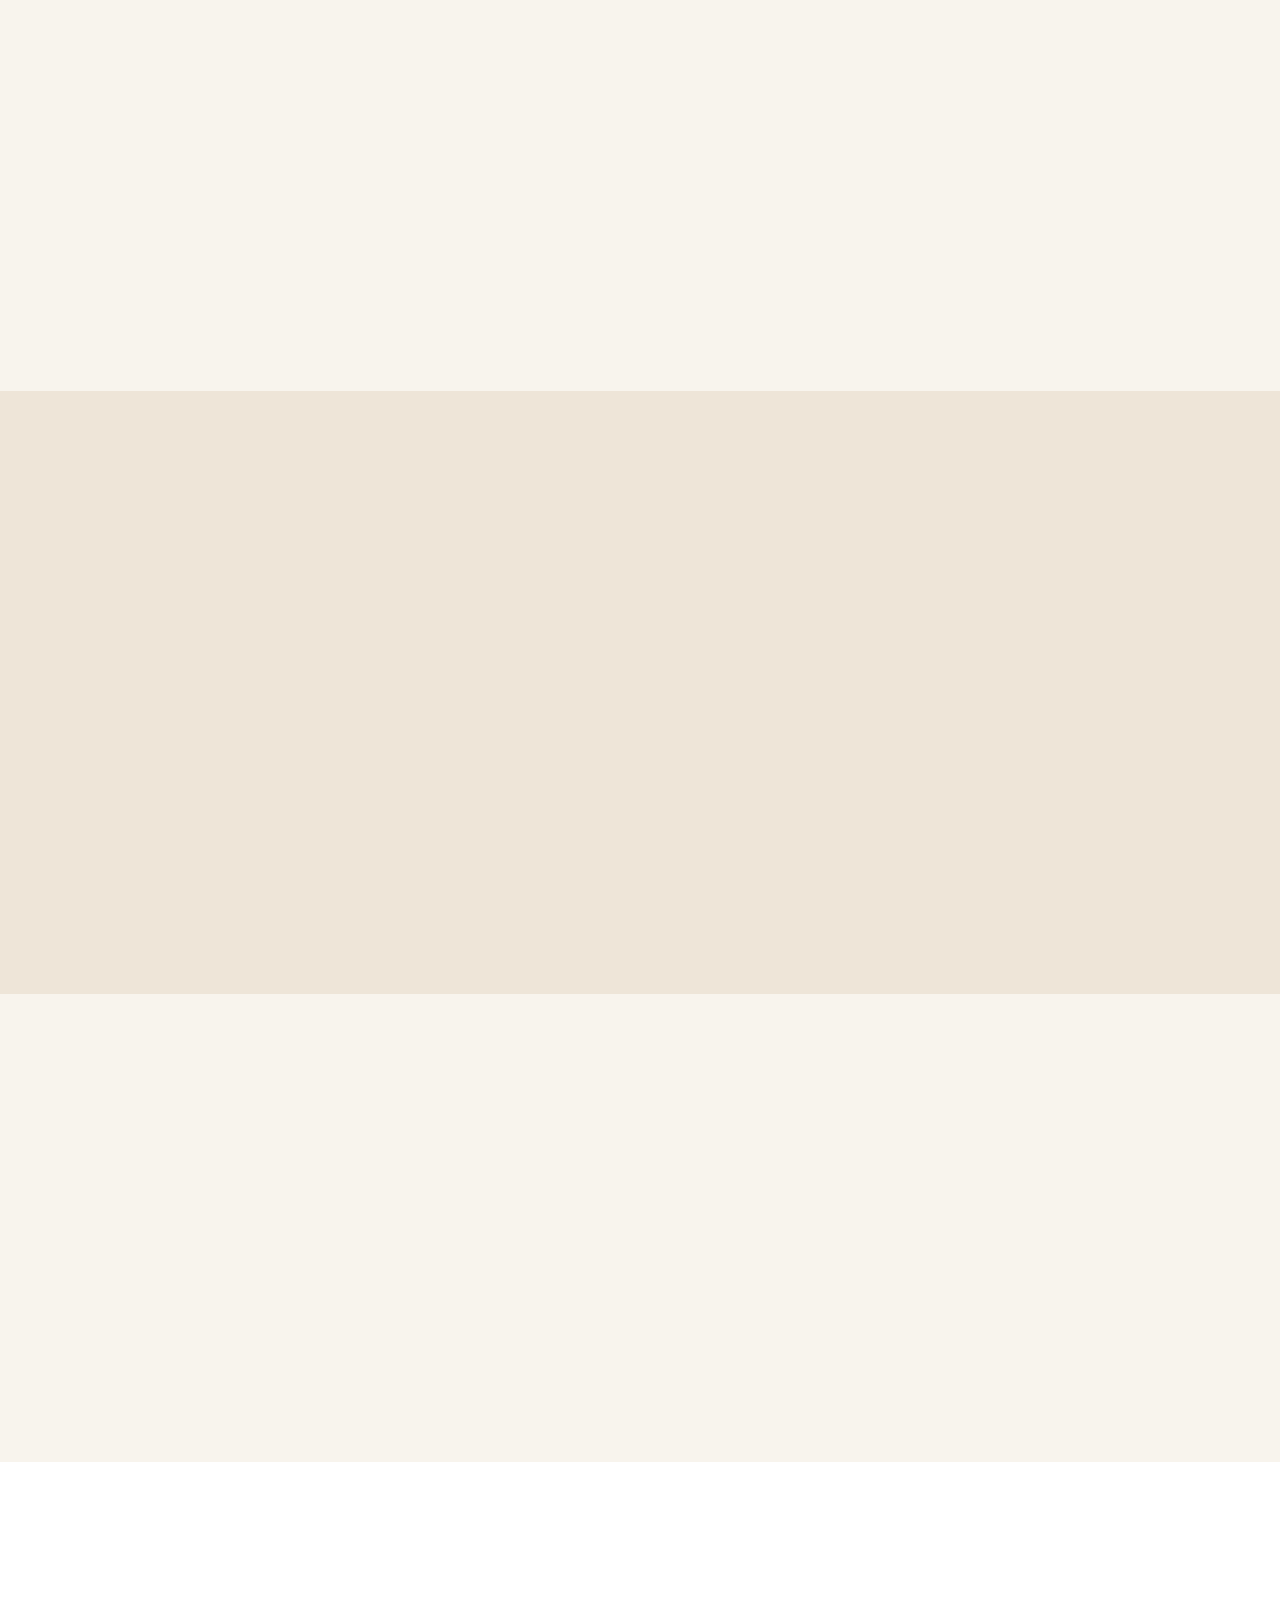
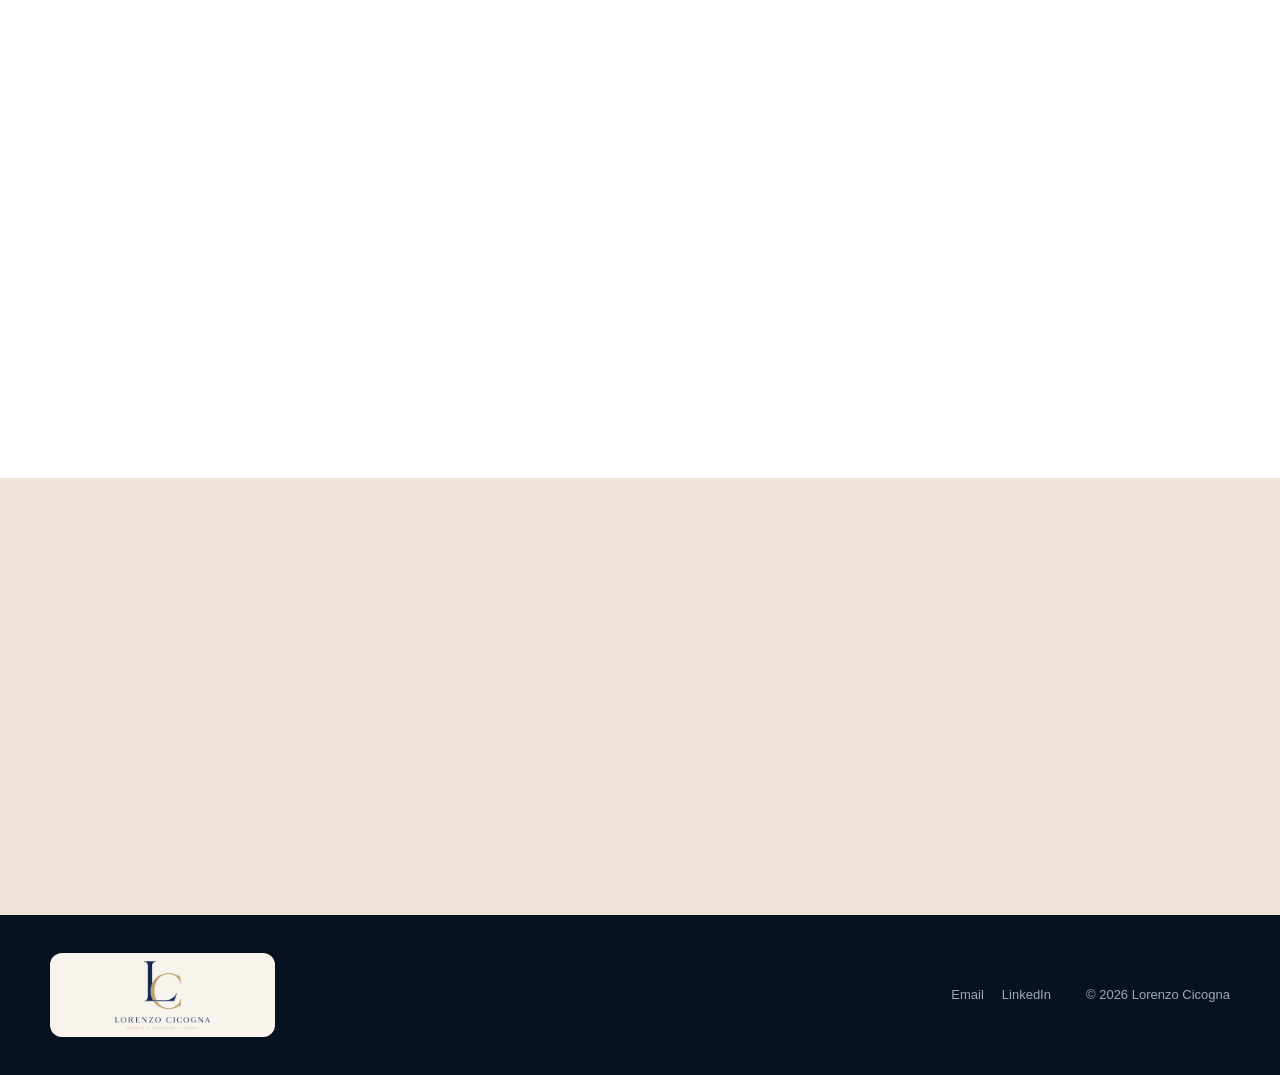
==== commit 5d4100b8: "Improve navigation and discovery on index.html" ====
--- a/index.html
+++ b/index.html
@@ -40,6 +40,7 @@
 
   <link rel="stylesheet" href="assets/css/style.css" />
   <link rel="stylesheet" href="assets/css/guida-portfolio.css?v=1" />
+  <link rel="stylesheet" href="assets/css/navigation-ux.css?v=1" />
 </head>
 
 <body data-page="home">
@@ -67,11 +68,12 @@
       </button>
 
       <ul class="nav-menu" id="main-menu">
-        <li><a href="index.html#about" data-i18n="navAbout">About</a></li>
-        <li><a href="index.html#experience" data-i18n="navExperience">Experience</a></li>
-        <li><a href="index.html#certifications" data-i18n="navCertifications">Certifications</a></li>
-        <li><a href="index.html#projects" data-i18n="navProjects">Projects</a></li>
-        <li><a href="index.html#contact" data-i18n="navContact">Contact</a></li>
+                <li><a href="index.html#about" data-ux-section="about" data-i18n="navAbout">About</a></li>
+        <li><a href="index.html#experience" data-ux-section="experience" data-i18n="navExperience">Experience</a></li>
+        <li><a href="index.html#skills" data-ux-section="skills" data-ux-key="uxNavSkills">Skills</a></li>
+        <li><a href="index.html#projects" data-ux-section="projects" data-i18n="navProjects">Projects</a></li>
+        <li><a href="career.html" data-ux-section="career" data-ux-key="uxNavCareer">Career</a></li>
+        <li><a href="index.html#contact" class="ux-nav-contact" data-ux-section="contact" data-i18n="navContact">Contact</a></li>
         <li class="lang-switch" aria-label="Language">
           <button class="flag active" type="button" data-lang="en" aria-label="English">🇬🇧</button>
           <button class="flag" type="button" data-lang="it" aria-label="Italiano">🇮🇹</button>
@@ -79,6 +81,7 @@
         </li>
       </ul>
     </nav>
+    <div class="ux-progress" aria-hidden="true"><span class="ux-progress-fill"></span></div>
   </header>
 
   <main>
@@ -116,6 +119,24 @@
             <span data-i18n="profileCaption">Operations · Analysis · Customer Experience</span>
           </figcaption>
         </figure>
+      </div>
+    </section>
+
+    <section class="ux-quick-paths" aria-labelledby="ux-quick-title">
+      <div class="container">
+        <div class="ux-quick-heading">
+          <div>
+            <p class="ux-kicker" data-ux-key="uxQuickEyebrow">Find your way</p>
+            <h2 id="ux-quick-title" data-ux-key="uxQuickTitle">Explore what matters to you.</h2>
+          </div>
+          <p data-ux-key="uxQuickIntro">A quick route through my experience, capabilities and projects.</p>
+        </div>
+        <div class="ux-quick-grid">
+          <a class="ux-quick-card" href="#experience"><span class="ux-card-index">01</span><span class="ux-card-arrow" aria-hidden="true">↗</span><strong data-ux-key="uxExperience">Experience</strong><p data-ux-key="uxExperienceText">Roles, responsibilities and hands-on operational work.</p></a>
+          <a class="ux-quick-card" href="#skills"><span class="ux-card-index">02</span><span class="ux-card-arrow" aria-hidden="true">↗</span><strong data-ux-key="uxSkills">Skills</strong><p data-ux-key="uxSkillsText">Data, operations, digital tools and business knowledge.</p></a>
+          <a class="ux-quick-card" href="#projects"><span class="ux-card-index">03</span><span class="ux-card-arrow" aria-hidden="true">↗</span><strong data-ux-key="uxProjects">Projects</strong><p data-ux-key="uxProjectsText">Explore real projects and the work behind them.</p></a>
+          <a class="ux-quick-card" href="career.html"><span class="ux-card-index">04</span><span class="ux-card-arrow" aria-hidden="true">↗</span><strong data-ux-key="uxCareer">Career direction</strong><p data-ux-key="uxCareerText">Roles I am looking for and the next step I want to take.</p></a>
+        </div>
       </div>
     </section>
 
@@ -324,17 +345,17 @@
             <span>01</span>
             <h3 data-i18n="careerCardTitle">Career Goals</h3>
             <p data-i18n="careerCardText">Target roles, professional direction and opportunities in Spain.</p>
-          </a>
+          <span class="ux-project-action"><span data-ux-key="uxExplore">Discover more</span><span aria-hidden="true">↗</span></span></a>
           <a class="card project-card reveal" href="mun.html">
             <span>02</span>
             <h3>MUN Apartment</h3>
             <p data-i18n="munCardText">A real short-term rental project focused on operations and customer experience.</p>
-          </a>
+          <span class="ux-project-action"><span data-ux-key="uxExplore">Discover more</span><span aria-hidden="true">↗</span></span></a>
           <a class="card project-card reveal" href="djkrios.html">
             <span>03</span>
             <h3>DJ Krios</h3>
             <p data-i18n="djCardText">Event services, music and personal creative project.</p>
-          </a>
+          <span class="ux-project-action"><span data-ux-key="uxExplore">Discover more</span><span aria-hidden="true">↗</span></span></a>
         </div>
       </div>
     </section>
@@ -379,6 +400,7 @@
 
   <script src="assets/js/script.js" defer></script>
   <script src="assets/js/guida-portfolio.js?v=1" defer></script>
+  <script src="assets/js/navigation-ux.js?v=1" defer></script>
 
 </body>
 </html>
--- a/assets/css/navigation-ux.css
+++ b/assets/css/navigation-ux.css
@@ -0,0 +1,329 @@
+/* Portfolio UX enhancement layer: follows existing navy/sand tokens. */
+/* Navigation state and lightweight progress indicator */
+.site-header { isolation: isolate; }
+.ux-progress {
+  position: absolute;
+  bottom: 0;
+  left: 0;
+  width: 100%;
+  height: 2px;
+  pointer-events: none;
+  overflow: hidden;
+}
+.ux-progress-fill {
+  display: block;
+  height: 100%;
+  width: 100%;
+  background: var(--sand-500);
+  transform: scaleX(0);
+  transform-origin: left center;
+  will-change: transform;
+}
+
+.nav-menu a[data-ux-section] {
+  position: relative;
+  padding: 8px 0;
+  white-space: nowrap;
+  transition: color .18s ease;
+}
+.nav-menu a[data-ux-section]::after {
+  content: "";
+  position: absolute;
+  right: 0;
+  bottom: 1px;
+  left: 0;
+  height: 2px;
+  background: var(--sand-300);
+  transform: scaleX(0);
+  transform-origin: left center;
+  transition: transform .18s ease;
+}
+.nav-menu a.ux-is-current { color: var(--sand-300); }
+.nav-menu a.ux-is-current::after { transform: scaleX(1); }
+
+.nav-menu a.ux-nav-contact {
+  padding: 9px 13px;
+  border: 1px solid rgba(221, 203, 181, .55);
+  border-radius: 999px;
+  color: var(--sand-300);
+}
+.nav-menu a.ux-nav-contact::after { display: none; }
+.nav-menu a.ux-nav-contact:hover,
+.nav-menu a.ux-nav-contact.ux-is-current {
+  background: rgba(221, 203, 181, .15);
+  border-color: var(--sand-300);
+}
+.nav-menu a:focus-visible, .menu-toggle:focus-visible,
+.ux-quick-card:focus-visible, .ux-breadcrumb a:focus-visible,
+.ux-related-card:focus-visible, .ux-back-to-top:focus-visible {
+  outline: 3px solid var(--sand-500);
+  outline-offset: 4px;
+}
+
+@media (min-width: 1121px) {
+  .nav-menu { gap: 13px; }
+  .nav-menu a { font-size: 13px; }
+  .navbar { gap: 12px; }
+}
+
+/* Quick paths, kept separate from the existing hero and metrics */
+.ux-quick-paths {
+  padding: 43px 0 48px;
+  border-top: 1px solid rgba(255,255,255,.06);
+  background: var(--sand-100);
+}
+.ux-quick-heading {
+  display: flex;
+  align-items: end;
+  justify-content: space-between;
+  gap: 24px;
+  margin-bottom: 23px;
+}
+.ux-quick-heading .ux-kicker,
+.ux-more-projects .ux-kicker {
+  color: var(--sand-500);
+  font-size: 11px;
+  font-weight: 800;
+  letter-spacing: .15em;
+  text-transform: uppercase;
+}
+.ux-quick-heading h2 {
+  margin: 7px 0 0;
+  color: var(--navy-900);
+  font-size: clamp(25px, 3vw, 35px);
+  letter-spacing: -.035em;
+}
+.ux-quick-heading > p {
+  max-width: 315px;
+  margin: 0;
+  font-size: 14px;
+  line-height: 1.6;
+}
+.ux-quick-grid {
+  display: grid;
+  grid-template-columns: repeat(4, minmax(0, 1fr));
+  gap: 12px;
+}
+.ux-quick-card {
+  position: relative;
+  display: flex;
+  flex-direction: column;
+  min-height: 172px;
+  padding: 20px;
+  border: 1px solid var(--border);
+  border-radius: 17px;
+  background: var(--white);
+  box-shadow: 0 10px 25px rgba(8,17,31,.04);
+  color: var(--navy-900);
+  text-decoration: none;
+  transition: transform .22s ease, box-shadow .22s ease, border-color .22s ease;
+}
+.ux-quick-card:hover {
+  transform: translateY(-4px);
+  border-color: rgba(185,140,95,.65);
+  box-shadow: var(--shadow);
+}
+.ux-quick-card .ux-card-index {
+  margin-bottom: 16px;
+  color: var(--sand-500);
+  font-size: 12px;
+  font-weight: 800;
+}
+.ux-quick-card strong {
+  color: var(--navy-900);
+  font-size: 17px;
+  letter-spacing: -.015em;
+}
+.ux-quick-card p {
+  max-width: 230px;
+  margin-top: 7px;
+  color: var(--muted);
+  font-size: 12px;
+  line-height: 1.48;
+}
+.ux-card-arrow {
+  position: absolute;
+  top: 17px;
+  right: 18px;
+  color: var(--sand-500);
+  font-size: 20px;
+  line-height: 1;
+  transition: transform .22s ease;
+}
+.ux-quick-card:hover .ux-card-arrow,
+.ux-related-card:hover .ux-card-arrow { transform: translate(3px, -3px); }
+
+/* Project detail breadcrumbs and continuation links */
+.ux-breadcrumb {
+  display: flex;
+  flex-wrap: wrap;
+  align-items: center;
+  gap: 9px;
+  width: fit-content;
+  margin-bottom: 24px;
+  color: var(--sand-300);
+  font-size: 13px;
+  font-weight: 650;
+}
+.ux-breadcrumb a { color: #f5efe7; text-decoration: none; }
+.ux-breadcrumb a:hover { color: var(--sand-300); text-decoration: underline; text-underline-offset: 3px; }
+.ux-breadcrumb [aria-current="page"] { color: var(--sand-300); }
+.dj-hero .ux-breadcrumb { margin-inline: auto; }
+.ux-more-projects {
+  padding: 64px 0 80px;
+  background: var(--sand-100);
+  border-top: 1px solid var(--border);
+}
+.ux-more-projects h2 {
+  margin: 8px 0 8px;
+  color: var(--navy-900);
+  font-size: clamp(26px, 3vw, 35px);
+}
+.ux-more-projects .ux-more-intro {
+  margin-bottom: 23px;
+  font-size: 14px;
+}
+.ux-related-grid { display: grid; grid-template-columns: repeat(2, minmax(0, 1fr)); gap: 14px; }
+.ux-related-card {
+  position: relative;
+  display: flex;
+  flex-direction: column;
+  gap: 9px;
+  min-height: 142px;
+  padding: 22px 55px 20px 22px;
+  border: 1px solid var(--border);
+  border-radius: 16px;
+  background: #fff;
+  color: var(--navy-900);
+  text-decoration: none;
+  transition: transform .2s ease, box-shadow .2s ease, border-color .2s ease;
+}
+.ux-related-card:hover {
+  transform: translateY(-3px);
+  border-color: var(--sand-500);
+  box-shadow: var(--shadow);
+}
+.ux-related-card strong { font-size: 18px; }
+.ux-related-card p { max-width: 390px; font-size: 13px; line-height: 1.5; }
+.ux-related-card .ux-card-arrow { top: 21px; right: 23px; }
+
+.project-card {
+  display: flex;
+  flex-direction: column;
+  gap: 0;
+}
+.project-card h3 { margin-top: 27px; }
+.project-card > span.ux-project-action {
+  display: flex;
+  align-items: center;
+  justify-content: space-between;
+  margin-top: auto;
+  padding-top: 23px;
+  color: var(--navy-700);
+  font-size: 13px;
+  font-weight: 750;
+}
+.ux-project-action > span:last-child {
+  color: var(--sand-500);
+  font-size: 18px;
+  transition: transform .2s ease;
+}
+.project-card:hover .ux-project-action > span:last-child { transform: translate(3px, -3px); }
+
+/* Opposite corner from the portfolio assistant, and absent at page top */
+.ux-back-to-top {
+  position: fixed;
+  left: 20px;
+  bottom: 22px;
+  z-index: 1050;
+  display: grid;
+  place-items: center;
+  width: 43px;
+  height: 43px;
+  border: 1px solid rgba(221,203,181,.7);
+  border-radius: 50%;
+  background: var(--navy-900);
+  color: #fff;
+  box-shadow: 0 9px 26px rgba(8,17,31,.2);
+  font-size: 23px;
+  cursor: pointer;
+  transition: background .18s ease, transform .18s ease;
+}
+.ux-back-to-top[hidden] { display: none; }
+.ux-back-to-top:hover { background: var(--navy-700); transform: translateY(-3px); }
+
+/* Collapse earlier to keep six navigation items and three flags comfortable */
+@media (max-width: 1120px) {
+  .menu-toggle { display: block; flex: 0 0 auto; }
+  .nav-menu {
+    position: absolute;
+    top: calc(100% + 1px);
+    right: 18px;
+    left: 18px;
+    display: none;
+    flex-direction: column;
+    align-items: stretch;
+    gap: 3px;
+    max-height: calc(100dvh - 92px);
+    padding: 14px;
+    overflow-y: auto;
+    border: 1px solid rgba(221,203,181,.28);
+    border-radius: 0 0 20px 20px;
+    background: var(--navy-900);
+    box-shadow: 0 25px 55px rgba(8,17,31,.28);
+  }
+  .nav-menu.open { display: flex; }
+  .nav-menu a[data-ux-section] {
+    display: block;
+    padding: 11px 13px;
+    border-radius: 9px;
+    font-size: 15px;
+  }
+  .nav-menu a[data-ux-section]::after { display: none; }
+  .nav-menu a.ux-is-current {
+    background: rgba(221,203,181,.14);
+    color: var(--sand-300);
+  }
+  .nav-menu a.ux-nav-contact { border-radius: 9px; }
+  .lang-switch {
+    display: flex;
+    justify-content: flex-start;
+    gap: 8px;
+    padding: 15px 8px 3px;
+    border-top: 1px solid rgba(255,255,255,.12);
+    margin-top: 7px;
+  }
+  .lang-switch .flag { width: 44px; height: 42px; }
+}
+@media (max-width: 960px) {
+  .ux-quick-grid { grid-template-columns: repeat(2, minmax(0, 1fr)); }
+  .ux-quick-heading { align-items: start; }
+}
+@media (max-width: 620px) {
+  .nav-menu { left: 10px; right: 10px; }
+  .ux-quick-paths { padding: 38px 0 42px; }
+  .ux-quick-heading { flex-direction: column; gap: 7px; }
+  .ux-quick-heading h2 { font-size: 29px; }
+  .ux-quick-heading > p { max-width: none; }
+  .ux-quick-grid { gap: 9px; }
+  .ux-quick-card { min-height: 170px; padding: 16px; }
+  .ux-quick-card strong { font-size: 15px; }
+  .ux-quick-card .ux-card-index { margin-bottom: 13px; }
+  .ux-quick-card p { font-size: 11px; }
+  .ux-card-arrow { top: 14px; right: 14px; }
+  .ux-more-projects { padding: 53px 0 62px; }
+  .ux-related-grid { grid-template-columns: 1fr; }
+  .ux-related-card { min-height: 118px; }
+  .ux-back-to-top { bottom: 14px; left: 12px; width: 39px; height: 39px; }
+}
+@media (max-width: 385px) {
+  .ux-quick-grid { grid-template-columns: 1fr; }
+  .ux-quick-card { min-height: 132px; }
+}
+@media (prefers-reduced-motion: reduce) {
+  .ux-quick-card, .ux-related-card, .ux-card-arrow,
+  .ux-back-to-top, .ux-project-action > span:last-child,
+  .nav-menu a[data-ux-section]::after { transition: none; }
+  .ux-quick-card:hover, .ux-related-card:hover,
+  .ux-back-to-top:hover { transform: none; }
+}
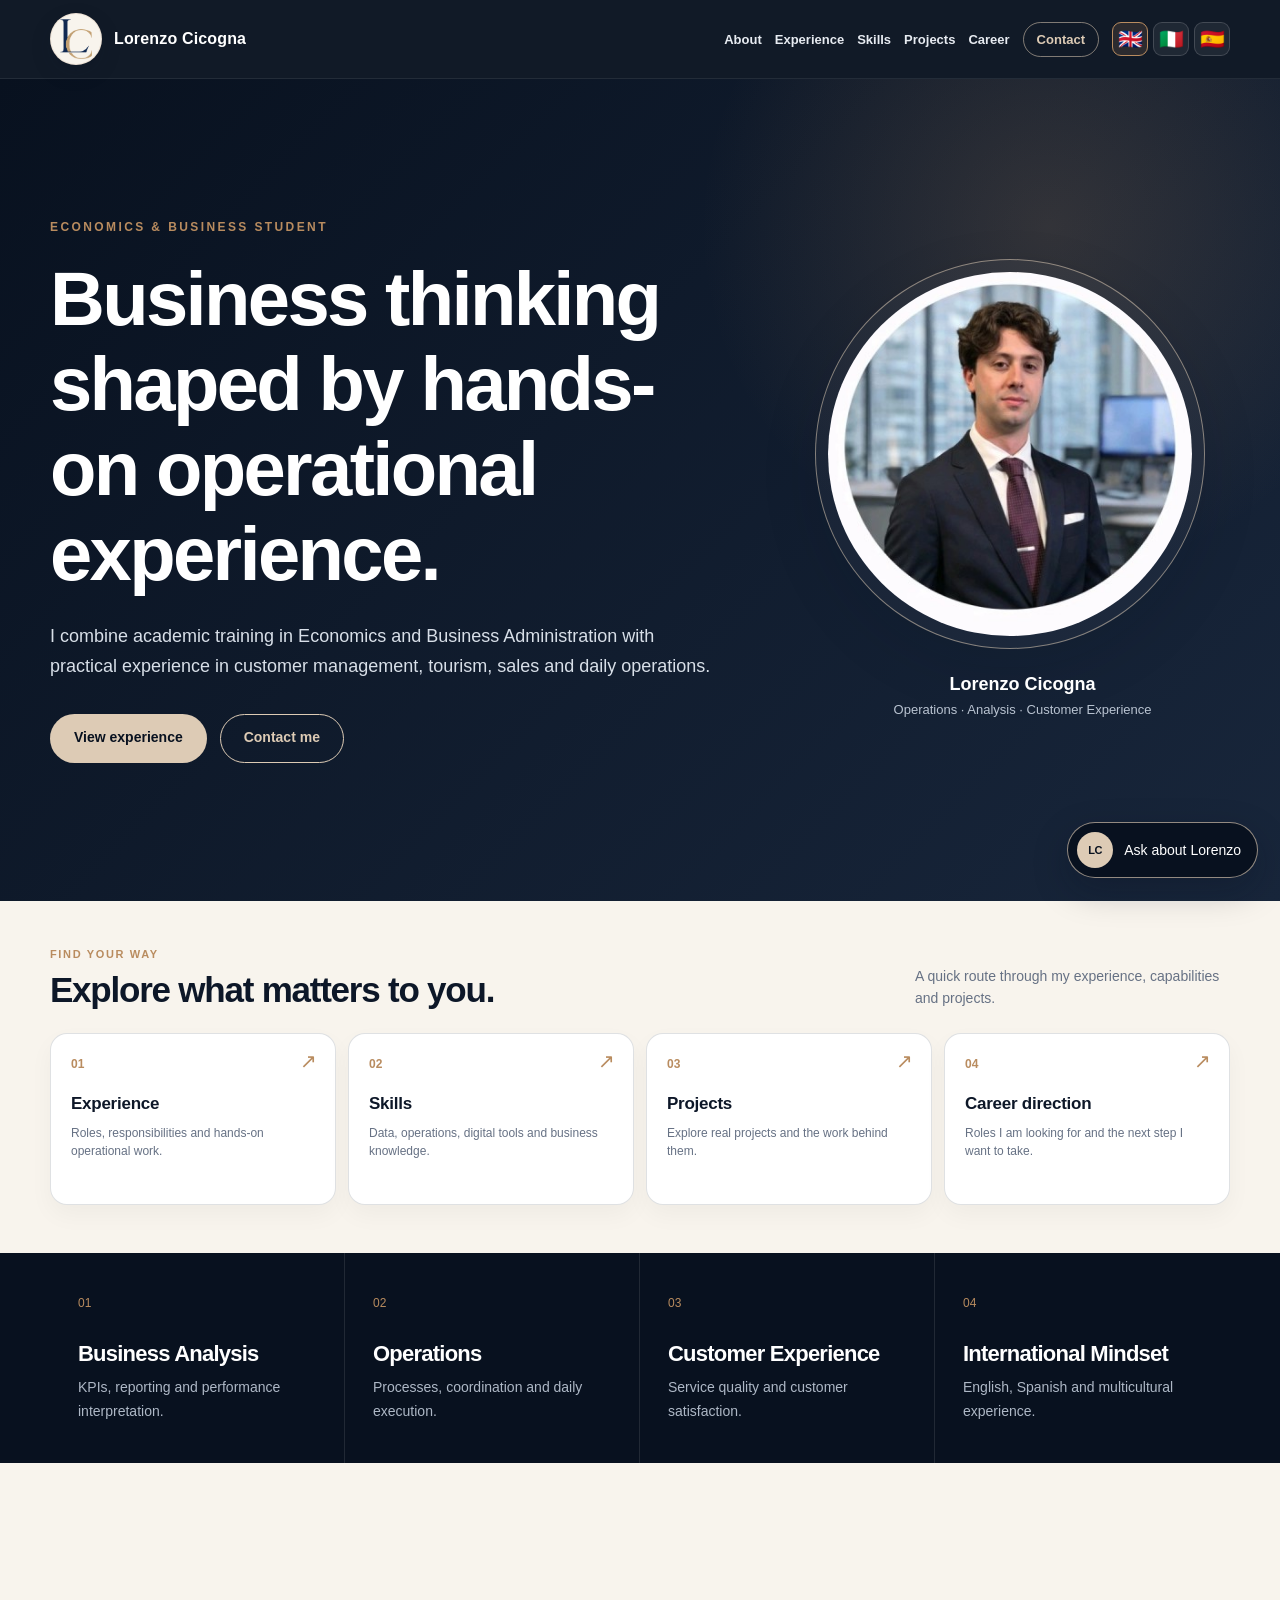
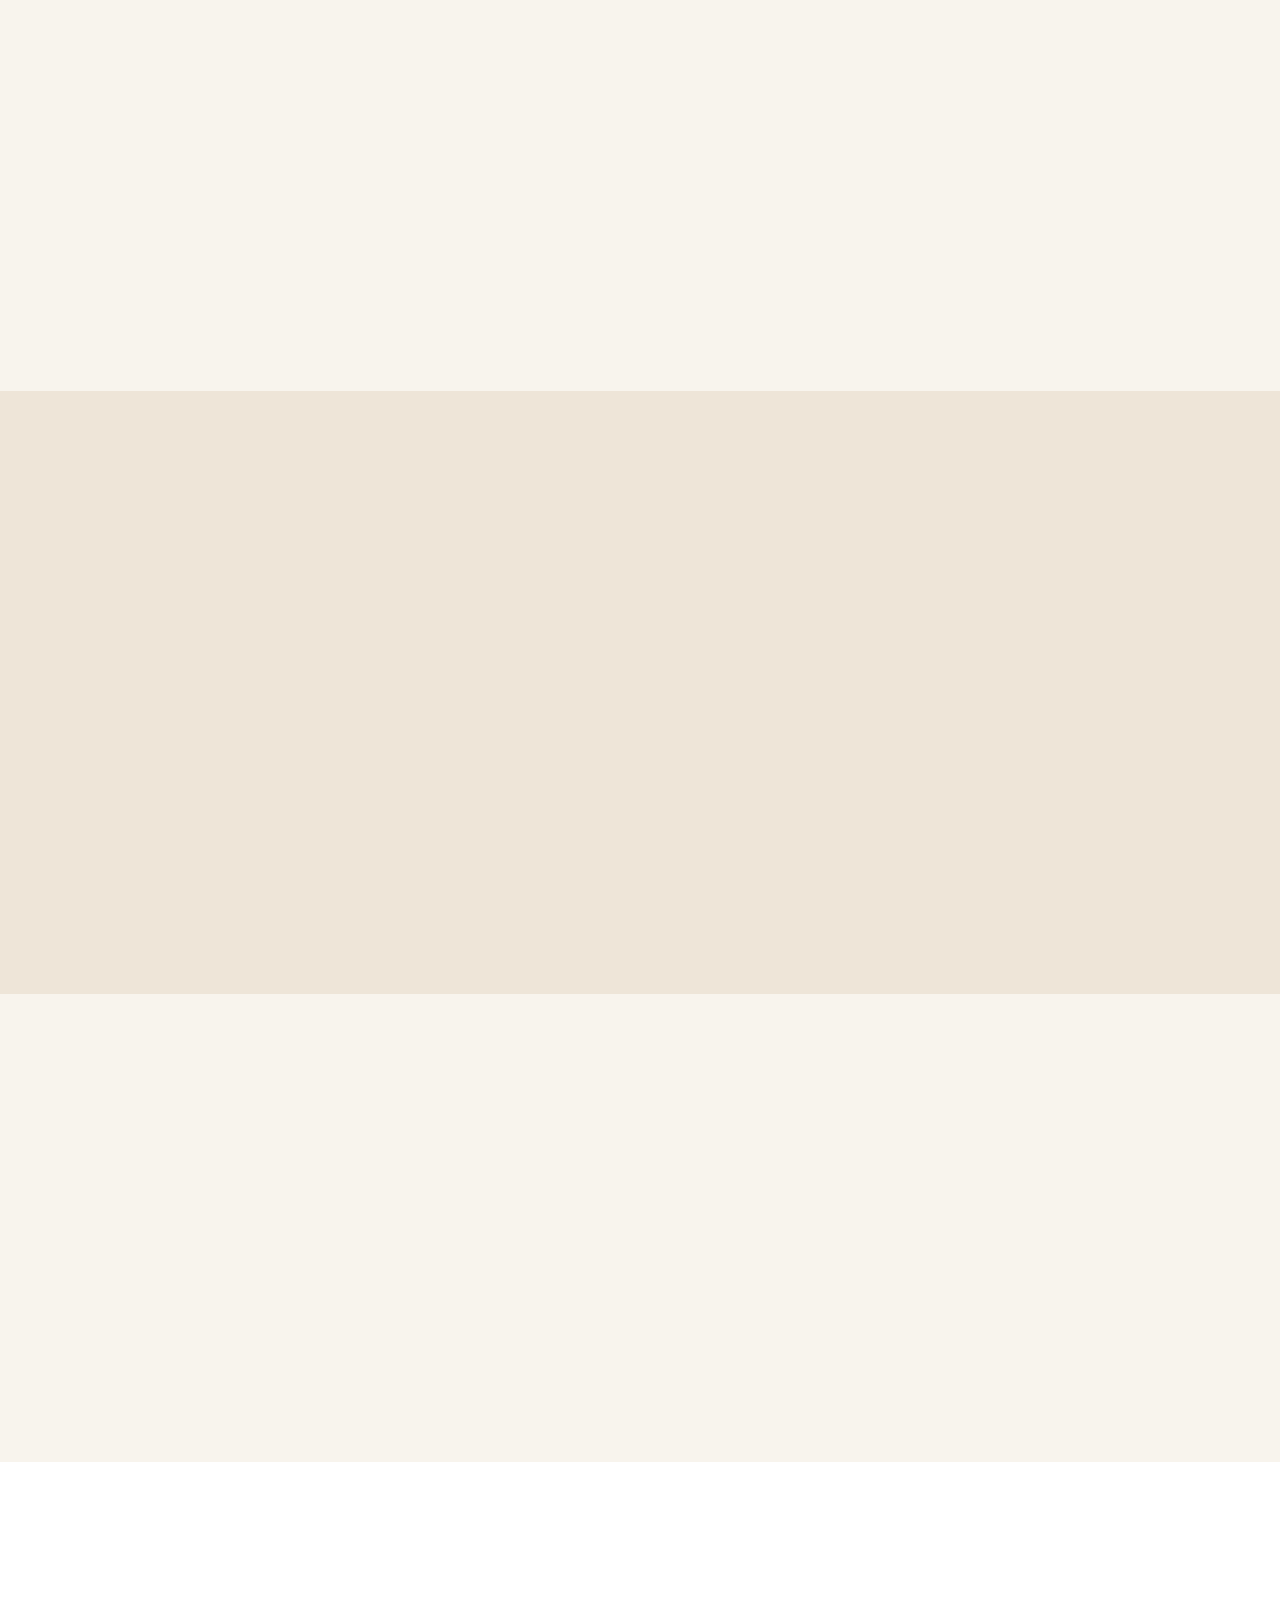
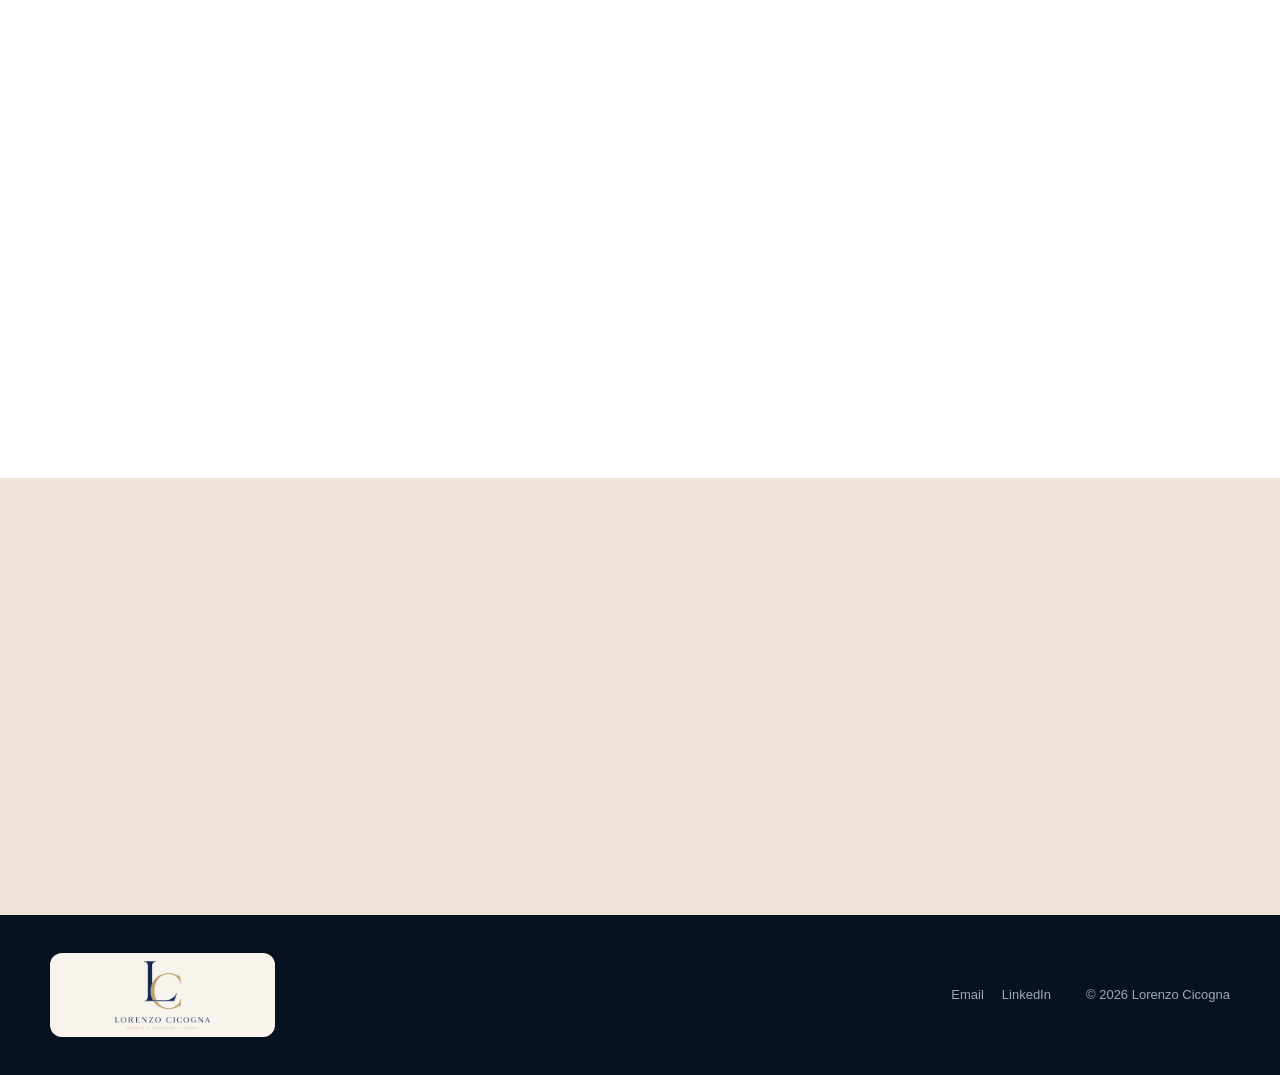
==== commit a878b589: "Polish fallback text and markup in index.html" ====
--- a/index.html
+++ b/index.html
@@ -68,7 +68,7 @@
       </button>
 
       <ul class="nav-menu" id="main-menu">
-                <li><a href="index.html#about" data-ux-section="about" data-i18n="navAbout">About</a></li>
+        <li><a href="index.html#about" data-ux-section="about" data-i18n="navAbout">About</a></li>
         <li><a href="index.html#experience" data-ux-section="experience" data-i18n="navExperience">Experience</a></li>
         <li><a href="index.html#skills" data-ux-section="skills" data-ux-key="uxNavSkills">Skills</a></li>
         <li><a href="index.html#projects" data-ux-section="projects" data-i18n="navProjects">Projects</a></li>
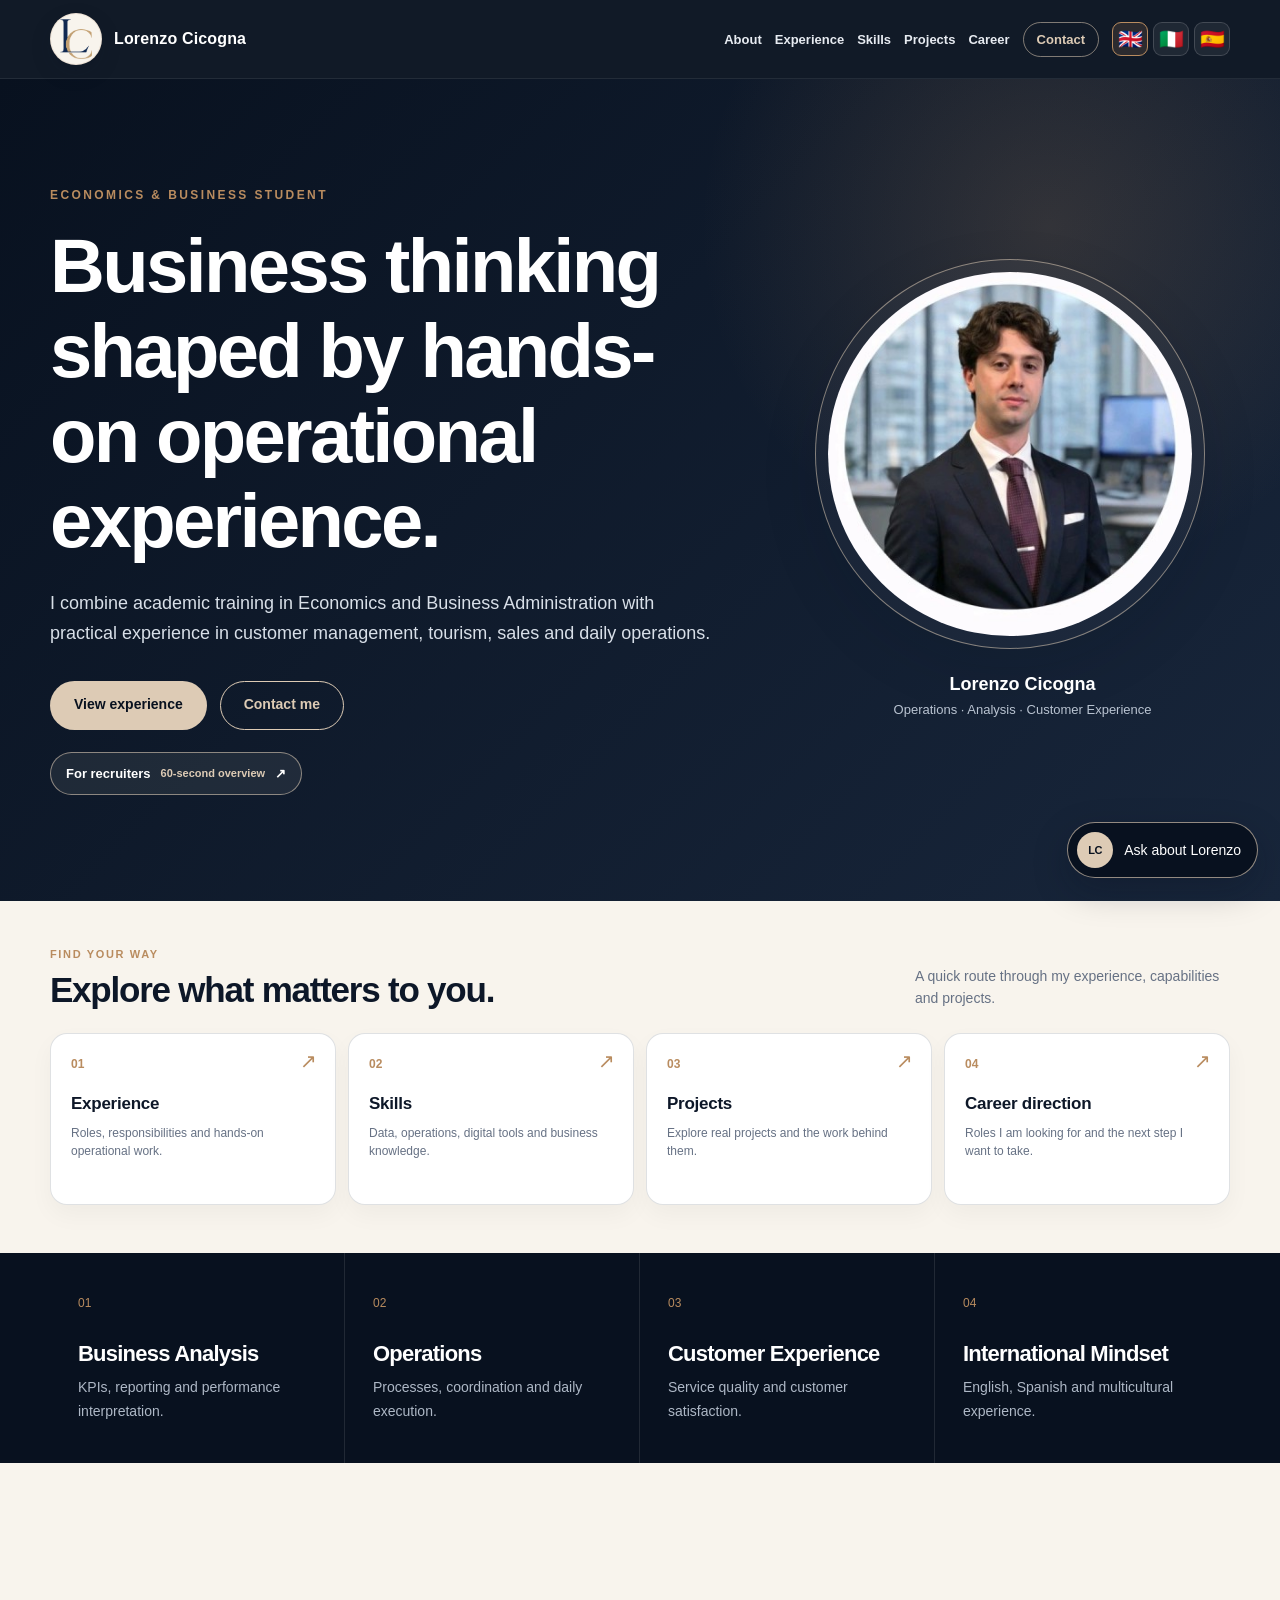
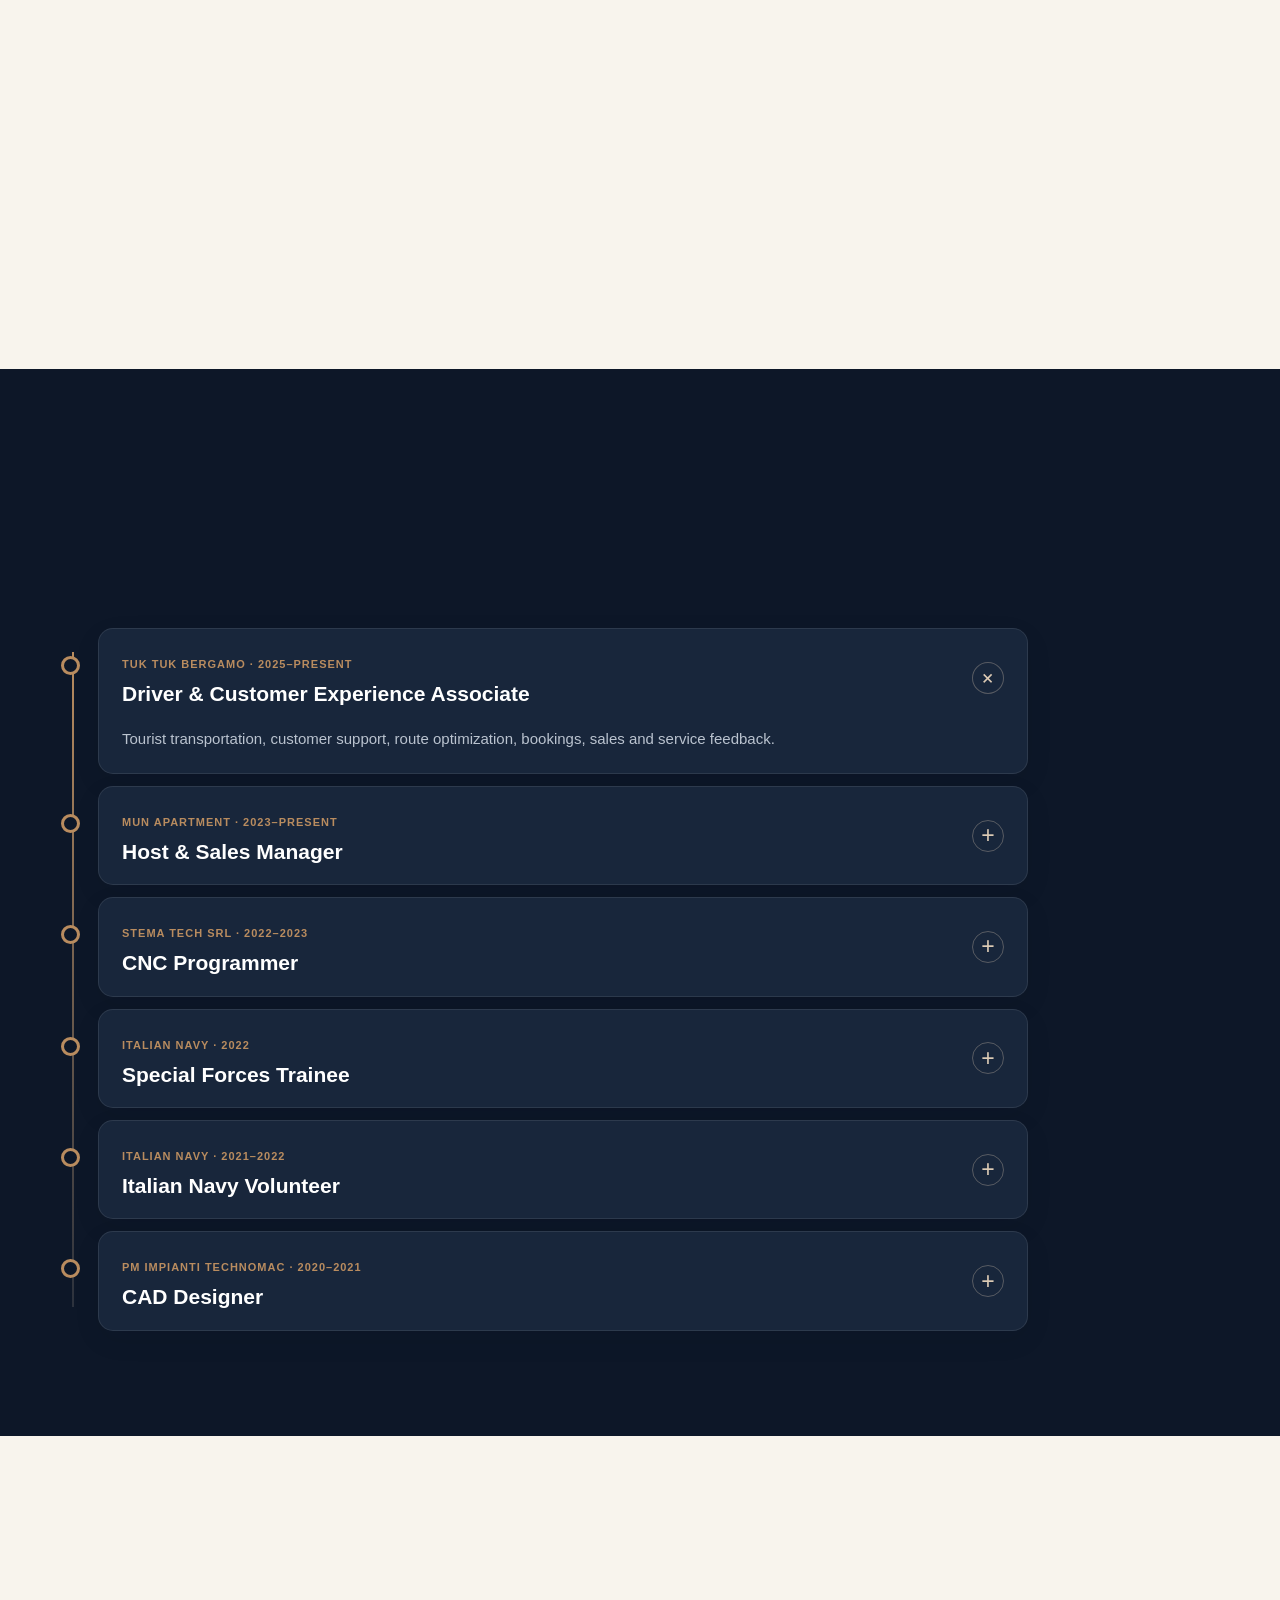
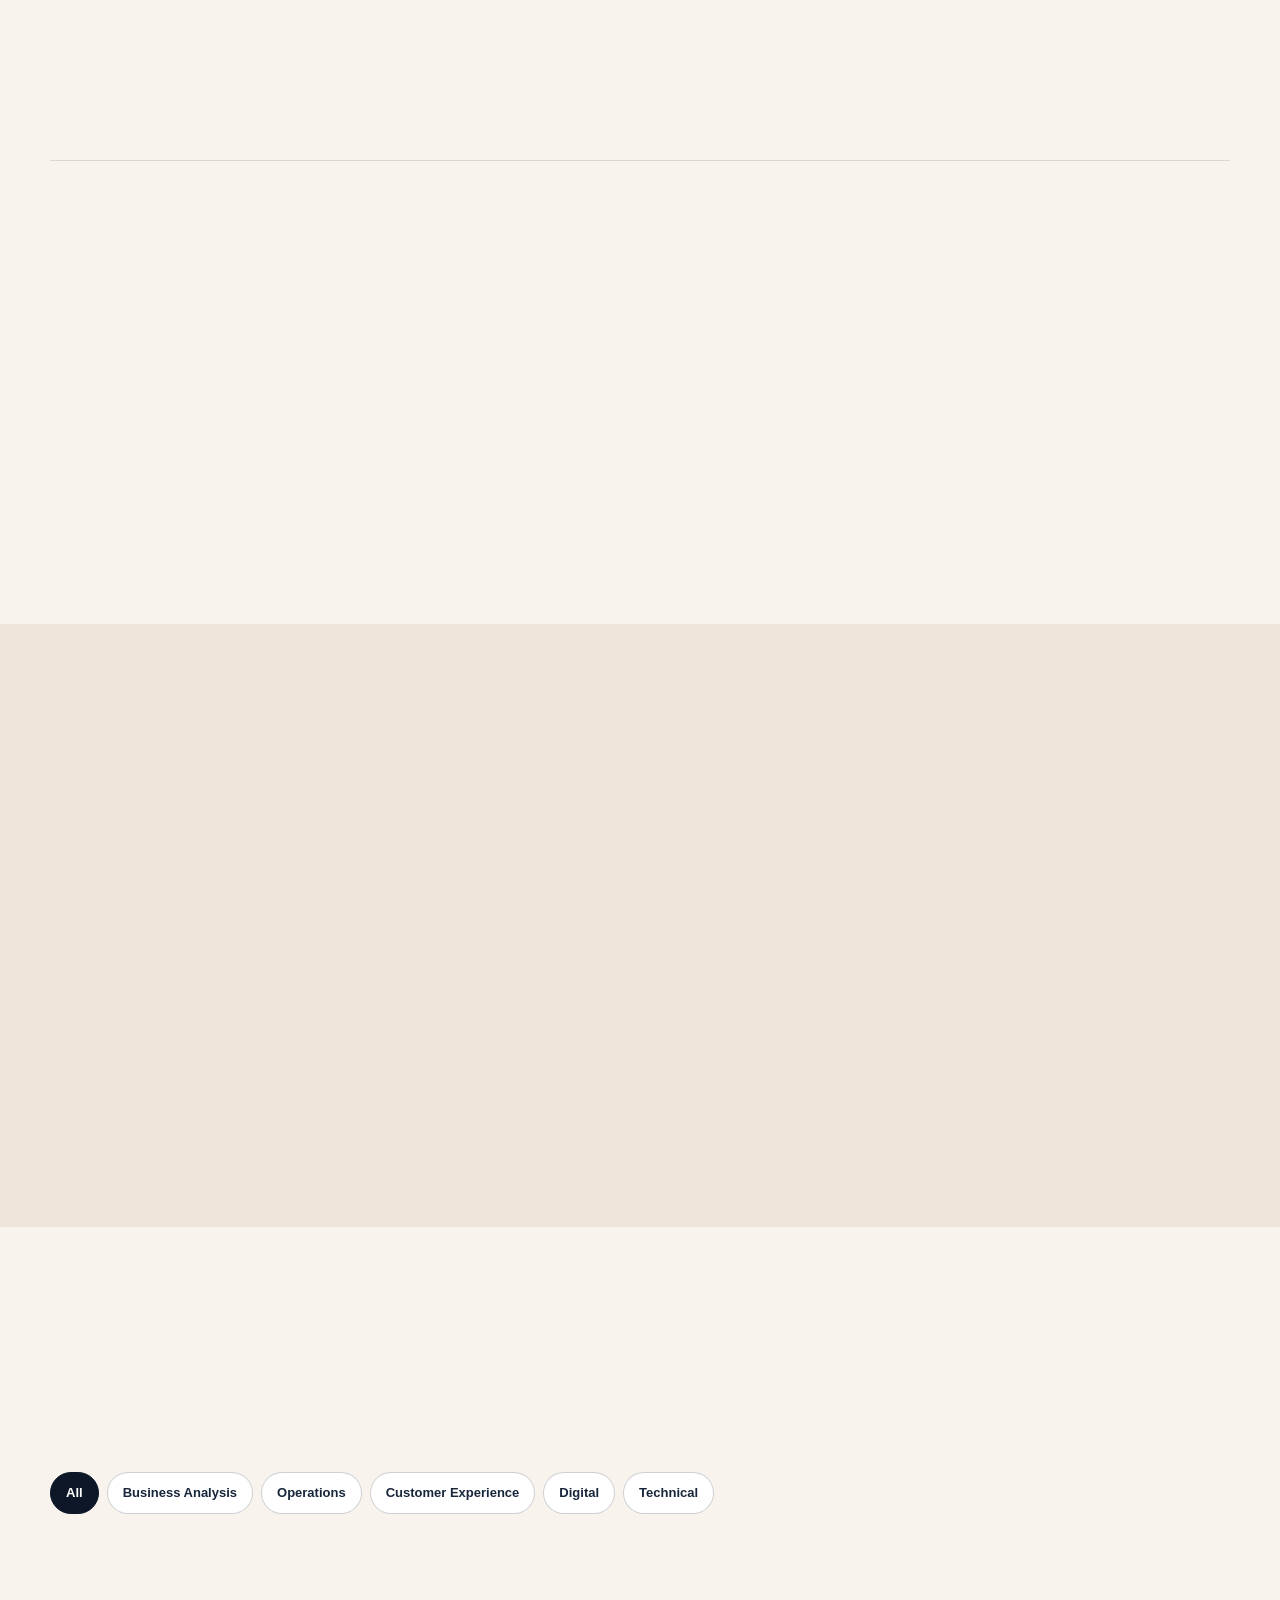
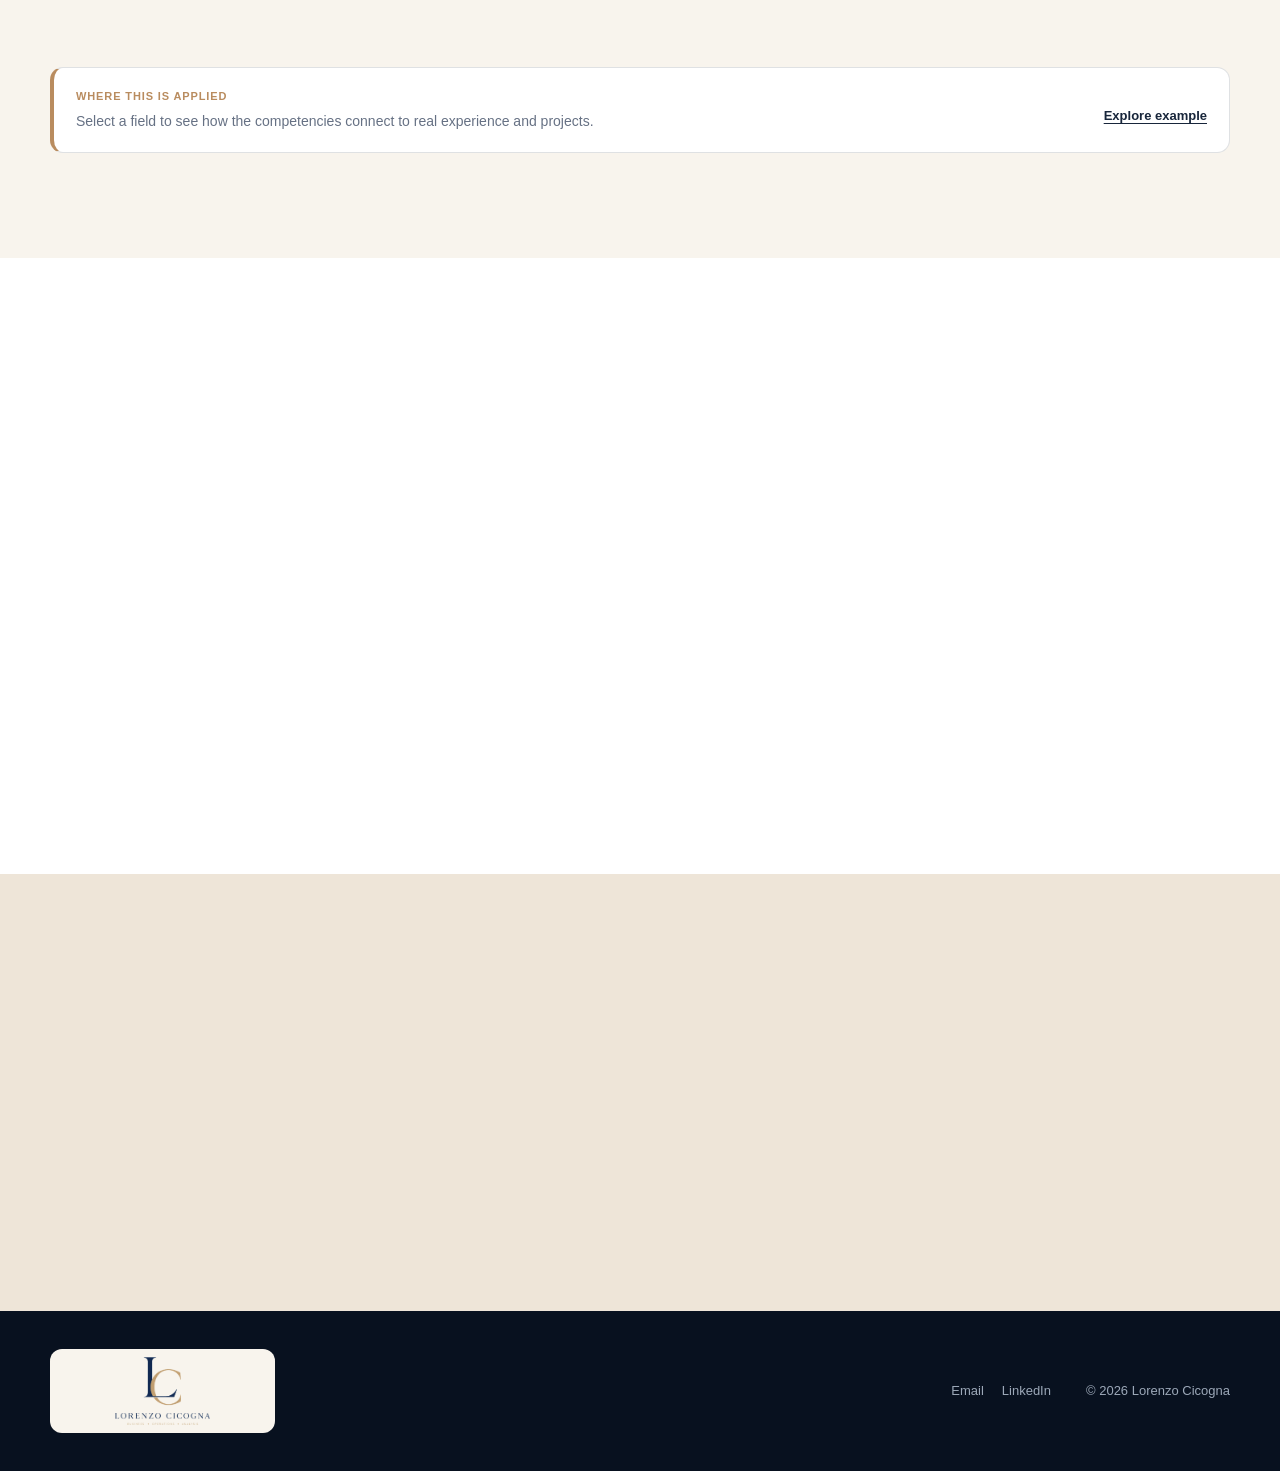
==== commit 998ff559: "Integrate recruiter and interactive portfolio features on index.html" ====
--- a/index.html
+++ b/index.html
@@ -41,6 +41,7 @@
   <link rel="stylesheet" href="assets/css/style.css" />
   <link rel="stylesheet" href="assets/css/guida-portfolio.css?v=1" />
   <link rel="stylesheet" href="assets/css/navigation-ux.css?v=1" />
+  <link rel="stylesheet" href="assets/css/portfolio-plus.css?v=1" />
 </head>
 
 <body data-page="home">
@@ -192,54 +193,31 @@
           <h2 data-i18n="experienceTitle">Professional experience</h2>
         </div>
 
-        <div class="cards experience-grid">
-          <article class="card reveal">
-            <p class="card-meta">Tuk Tuk Bergamo · 2025–Present</p>
-            <h3 data-i18n="exp1Title">Driver & Customer Experience Associate</h3>
-            <p data-i18n="exp1Text">
-              Tourist transportation, customer support, route optimization, bookings, sales and service feedback.
-            </p>
-          </article>
-
-          <article class="card reveal">
-            <p class="card-meta">MUN Apartment · 2023–Present</p>
-            <h3 data-i18n="exp2Title">Host & Sales Manager</h3>
-            <p data-i18n="exp2Text">
-              Short-term rental operations, booking platforms, guest support, pricing and supplier coordination.
-            </p>
-          </article>
-
-          <article class="card reveal">
-            <p class="card-meta">STEMA TECH SRL · 2022–2023</p>
-            <h3 data-i18n="exp3Title">CNC Programmer</h3>
-            <p data-i18n="exp3Text">
-              CNC programming, CAM workflows and precision mechanical production.
-            </p>
-          </article>
-
-          <article class="card reveal">
-            <p class="card-meta">Italian Navy · 2021–2022</p>
-            <h3 data-i18n="exp4Title">Italian Navy Volunteer</h3>
-            <p data-i18n="exp4Text">
-              Security, logistics, onboard operations and international training exercises.
-            </p>
-          </article>
-
-          <article class="card reveal">
-            <p class="card-meta">Italian Navy · 2022</p>
-            <h3 data-i18n="exp5Title">Special Forces Trainee</h3>
-            <p data-i18n="exp5Text">
-              Preliminary training in navigation, telecommunications, field activities and physical preparation.
-            </p>
-          </article>
-
-          <article class="card reveal">
-            <p class="card-meta">PM Impianti Technomac · 2020–2021</p>
-            <h3 data-i18n="exp6Title">CAD Designer</h3>
-            <p data-i18n="exp6Text">
-              2D/3D mechanical design, technical drawings and supplier documentation.
-            </p>
-          </article>
+        <div class="cards experience-grid px-timeline">
+          <details class="card px-timeline-item" open>
+              <summary><span><span class="card-meta">Tuk Tuk Bergamo · 2025–Present</span><h3 data-i18n="exp1Title">Driver & Customer Experience Associate</h3></span><span class="px-detail-icon" aria-hidden="true">+</span></summary>
+              <p data-i18n="exp1Text">Tourist transportation, customer support, route optimization, bookings, sales and service feedback.</p>
+            </details>
+          <details class="card px-timeline-item">
+              <summary><span><span class="card-meta">MUN Apartment · 2023–Present</span><h3 data-i18n="exp2Title">Host & Sales Manager</h3></span><span class="px-detail-icon" aria-hidden="true">+</span></summary>
+              <p data-i18n="exp2Text">Short-term rental operations, booking platforms, guest support, pricing and supplier coordination.</p>
+            </details>
+          <details class="card px-timeline-item">
+              <summary><span><span class="card-meta">STEMA TECH SRL · 2022–2023</span><h3 data-i18n="exp3Title">CNC Programmer</h3></span><span class="px-detail-icon" aria-hidden="true">+</span></summary>
+              <p data-i18n="exp3Text">CNC programming, CAM workflows and precision mechanical production.</p>
+            </details>
+          <details class="card px-timeline-item">
+              <summary><span><span class="card-meta">Italian Navy · 2022</span><h3 data-i18n="exp5Title">Special Forces Trainee</h3></span><span class="px-detail-icon" aria-hidden="true">+</span></summary>
+              <p data-i18n="exp5Text">Preliminary training in navigation, telecommunications, field activities and physical preparation.</p>
+            </details>
+          <details class="card px-timeline-item">
+              <summary><span><span class="card-meta">Italian Navy · 2021–2022</span><h3 data-i18n="exp4Title">Italian Navy Volunteer</h3></span><span class="px-detail-icon" aria-hidden="true">+</span></summary>
+              <p data-i18n="exp4Text">Security, logistics, onboard operations and international training exercises.</p>
+            </details>
+          <details class="card px-timeline-item">
+              <summary><span><span class="card-meta">PM Impianti Technomac · 2020–2021</span><h3 data-i18n="exp6Title">CAD Designer</h3></span><span class="px-detail-icon" aria-hidden="true">+</span></summary>
+              <p data-i18n="exp6Text">2D/3D mechanical design, technical drawings and supplier documentation.</p>
+            </details>
         </div>
       </div>
     </section>
@@ -401,6 +379,7 @@
   <script src="assets/js/script.js" defer></script>
   <script src="assets/js/guida-portfolio.js?v=1" defer></script>
   <script src="assets/js/navigation-ux.js?v=1" defer></script>
+  <script src="assets/js/portfolio-plus.js?v=1" defer></script>
 
 </body>
 </html>
--- a/assets/css/portfolio-plus.css
+++ b/assets/css/portfolio-plus.css
@@ -0,0 +1,340 @@
+/* Portfolio enhancements: recruiter overview, timeline, skill explorer and cases.
+   Uses the site's existing navy/sand design tokens. No external dependencies. */
+
+/* Recruiter call-to-action below the hero buttons */
+.px-recruiter-trigger {
+  display: inline-flex;
+  align-items: center;
+  gap: 10px;
+  margin-top: 22px;
+  padding: 10px 15px;
+  border: 1px solid rgba(221,203,181,.58);
+  border-radius: 999px;
+  background: rgba(248,244,237,.075);
+  color: #fff;
+  font-size: 13px;
+  font-weight: 750;
+  cursor: pointer;
+  transition: background .2s ease, transform .2s ease;
+}
+.px-recruiter-trigger:hover { background: rgba(221,203,181,.17); transform: translateY(-2px); }
+.px-recruiter-trigger .px-pill { color: var(--sand-300); font-size: 11px; }
+
+/* Recruiter modal */
+.px-modal[hidden] { display: none !important; }
+.px-modal {
+  position: fixed;
+  inset: 0;
+  z-index: 2500;
+  display: grid;
+  place-items: center;
+  padding: 20px;
+}
+.px-modal-backdrop {
+  position: absolute;
+  inset: 0;
+  background: rgba(6, 13, 27, .76);
+  backdrop-filter: blur(8px);
+}
+.px-modal-dialog {
+  position: relative;
+  width: min(720px, 100%);
+  max-height: min(90dvh, 850px);
+  overflow-y: auto;
+  overscroll-behavior: contain;
+  padding: clamp(23px, 4vw, 39px);
+  border: 1px solid rgba(221,203,181,.65);
+  border-radius: 25px;
+  background: var(--sand-100);
+  box-shadow: 0 30px 90px rgba(4,10,21,.43);
+}
+body.px-modal-open { overflow: hidden; }
+.px-modal-close {
+  position: absolute;
+  top: 16px;
+  right: 17px;
+  display: grid;
+  place-items: center;
+  width: 37px;
+  height: 37px;
+  border: 1px solid var(--border);
+  border-radius: 50%;
+  background: #fff;
+  color: var(--navy-900);
+  font-size: 24px;
+  cursor: pointer;
+}
+.px-kicker {
+  color: var(--sand-500);
+  font-size: 11px;
+  font-weight: 800;
+  letter-spacing: .14em;
+  text-transform: uppercase;
+}
+.px-modal-heading {
+  max-width: 560px;
+  margin-top: 10px;
+  color: var(--navy-950);
+  font-size: clamp(28px, 5vw, 39px);
+  line-height: 1.14;
+}
+.px-modal-lead {
+  max-width: 590px;
+  margin-top: 13px;
+  color: var(--muted);
+  font-size: 15px;
+  line-height: 1.62;
+}
+.px-modal-grid {
+  display: grid;
+  grid-template-columns: repeat(3, minmax(0, 1fr));
+  gap: 12px;
+  margin-top: 24px;
+}
+.px-modal-grid article {
+  padding: 16px;
+  border: 1px solid var(--border);
+  border-radius: 13px;
+  background: #fff;
+}
+.px-modal-grid strong { color: var(--navy-900); font-size: 14px; }
+.px-modal-grid p { margin-top: 8px; font-size: 12px; line-height: 1.55; }
+.px-modal-footer {
+  display: flex;
+  flex-wrap: wrap;
+  gap: 10px;
+  margin-top: 26px;
+}
+.px-modal-footer a {
+  display: inline-flex;
+  align-items: center;
+  justify-content: center;
+  min-height: 44px;
+  padding: 11px 17px;
+  border: 1px solid var(--navy-900);
+  border-radius: 11px;
+  background: var(--navy-900);
+  color: #fff;
+  font-size: 13px;
+  font-weight: 750;
+  text-decoration: none;
+}
+.px-modal-footer a.px-secondary {
+  background: transparent;
+  color: var(--navy-900);
+}
+.px-modal-footer a:hover { filter: brightness(1.13); }
+
+/* A chronological interactive outline, progressively enhanced from real HTML */
+.experience-grid.px-timeline {
+  position: relative;
+  display: grid;
+  grid-template-columns: 1fr;
+  gap: 12px;
+  max-width: 960px;
+  margin-left: 18px;
+  padding-left: 30px;
+}
+.experience-grid.px-timeline::before {
+  content: "";
+  position: absolute;
+  top: 24px;
+  bottom: 24px;
+  left: 4px;
+  width: 2px;
+  background: linear-gradient(var(--sand-500),rgba(221,203,181,.15));
+}
+.experience-grid.px-timeline .px-timeline-item {
+  position: relative;
+  padding: 0;
+  border-radius: 15px;
+}
+.experience-grid.px-timeline .px-timeline-item::before {
+  content: "";
+  position: absolute;
+  top: 27px;
+  left: -38px;
+  width: 13px;
+  height: 13px;
+  border: 3px solid var(--sand-500);
+  border-radius: 50%;
+  background: var(--navy-900);
+}
+.px-timeline-item summary {
+  display: flex;
+  align-items: center;
+  justify-content: space-between;
+  gap: 15px;
+  min-height: 84px;
+  padding: 21px 23px;
+  list-style: none;
+  cursor: pointer;
+}
+.px-timeline-item summary::-webkit-details-marker { display: none; }
+.px-timeline-item summary h3 {
+  margin: 5px 0 0;
+  font-size: 21px;
+}
+.px-timeline-item .card-meta { margin: 0; }
+.px-timeline-item .px-detail-icon {
+  display: grid;
+  place-items: center;
+  flex: 0 0 32px;
+  width: 32px;
+  height: 32px;
+  border: 1px solid rgba(221,203,181,.32);
+  border-radius: 50%;
+  color: var(--sand-300);
+  font-size: 23px;
+  line-height: 1;
+  transition: transform .2s ease;
+}
+.px-timeline-item[open] .px-detail-icon { transform: rotate(45deg); }
+.px-timeline-item > p {
+  padding: 0 23px 22px;
+  margin: 0;
+  color: #bac3cf;
+  font-size: 15px;
+  line-height: 1.6;
+}
+.px-timeline-item summary:hover { background: rgba(255,255,255,.04); }
+.px-timeline-item summary:focus-visible {
+  outline: 3px solid var(--sand-300);
+  outline-offset: 3px;
+}
+
+/* Interactive skill filters and linked practical evidence */
+.px-skill-filters {
+  display: flex;
+  flex-wrap: wrap;
+  gap: 8px;
+  margin: -15px 0 25px;
+}
+.px-skill-filter {
+  min-height: 41px;
+  padding: 9px 15px;
+  border: 1px solid rgba(13,23,40,.2);
+  border-radius: 999px;
+  background: #fff;
+  color: var(--navy-800);
+  font-size: 13px;
+  font-weight: 750;
+  cursor: pointer;
+}
+.px-skill-filter:hover { border-color: var(--sand-500); }
+.px-skill-filter[aria-pressed="true"] {
+  background: var(--navy-900);
+  border-color: var(--navy-900);
+  color: #fff;
+}
+#skills .skills [hidden] { display: none; }
+.px-evidence {
+  display: flex;
+  align-items: flex-start;
+  justify-content: space-between;
+  gap: 23px;
+  margin-top: 25px;
+  padding: 19px 22px;
+  border: 1px solid var(--border);
+  border-left: 4px solid var(--sand-500);
+  border-radius: 13px;
+  background: #fff;
+}
+.px-evidence span {
+  display: block;
+  margin-bottom: 5px;
+  color: var(--sand-500);
+  font-size: 11px;
+  font-weight: 800;
+  text-transform: uppercase;
+  letter-spacing: .08em;
+}
+.px-evidence p { max-width: 690px; font-size: 14px; line-height: 1.6; }
+.px-evidence a {
+  flex: 0 0 auto;
+  margin-top: 18px;
+  color: var(--navy-800);
+  font-size: 13px;
+  font-weight: 800;
+  text-decoration: underline;
+  text-underline-offset: 3px;
+}
+
+/* Practical case study cards (one per detail page) */
+.px-case {
+  padding: 73px 0 76px;
+  background: var(--sand-200);
+}
+.px-case-heading { max-width: 770px; margin-bottom: 29px; }
+.px-case-heading h2 {
+  margin-top: 8px;
+  color: var(--navy-900);
+  font-size: clamp(28px,4vw,43px);
+  line-height: 1.2;
+}
+.px-case-heading p:last-child {
+  margin-top: 10px;
+  font-size: 15px;
+  line-height: 1.6;
+}
+.px-case-grid {
+  display: grid;
+  grid-template-columns: repeat(2,minmax(0,1fr));
+  gap: 15px;
+}
+.px-case-card {
+  padding: 26px 25px;
+  border: 1px solid var(--border);
+  border-radius: 19px;
+  background: var(--white);
+}
+.px-case-card .px-card-number {
+  color: var(--sand-500);
+  font-size: 12px;
+  font-weight: 800;
+}
+.px-case-card h3 {
+  margin: 16px 0 9px;
+  color: var(--navy-900);
+  font-size: 22px;
+}
+.px-case-card p { font-size: 14px; line-height: 1.65; }
+
+.px-recruiter-trigger:focus-visible,
+.px-modal-close:focus-visible,
+.px-modal-footer a:focus-visible,
+.px-skill-filter:focus-visible,
+.px-evidence a:focus-visible {
+  outline: 3px solid var(--sand-500);
+  outline-offset: 4px;
+}
+@media (max-width: 720px) {
+  .px-modal-grid { grid-template-columns: 1fr; }
+  .px-modal-dialog { max-height: 92dvh; }
+  .px-modal-grid { gap: 9px; margin-top: 19px; }
+  .px-modal-grid article { padding: 14px; }
+  .px-case-grid { grid-template-columns: 1fr; }
+  .px-evidence { flex-direction: column; gap: 9px; }
+  .px-evidence a { margin-top: 0; }
+}
+@media (max-width: 620px) {
+  .px-recruiter-trigger { width: auto; }
+  .px-modal { padding: 10px; }
+  .px-modal-dialog { padding: 23px 18px; border-radius: 19px; }
+  .px-modal-close { top: 10px; right: 10px; }
+  .px-modal-heading { padding-right: 36px; }
+  .px-modal-footer a { flex: 1 1 140px; }
+  .experience-grid.px-timeline { margin-left: 10px; padding-left: 24px; }
+  .experience-grid.px-timeline .px-timeline-item::before { left: -32px; }
+  .px-timeline-item summary { min-height: 82px; padding: 17px; }
+  .px-timeline-item summary h3 { font-size: 18px; }
+  .px-timeline-item > p { padding: 0 17px 18px; }
+  .px-skill-filters { margin-top: -10px; }
+  .px-skill-filter { font-size: 12px; padding: 8px 12px; }
+  .px-case { padding: 53px 0; }
+  .px-case-card { padding: 20px; }
+}
+@media (prefers-reduced-motion: reduce) {
+  .px-recruiter-trigger, .px-detail-icon { transition: none; }
+  .px-recruiter-trigger:hover { transform: none; }
+}
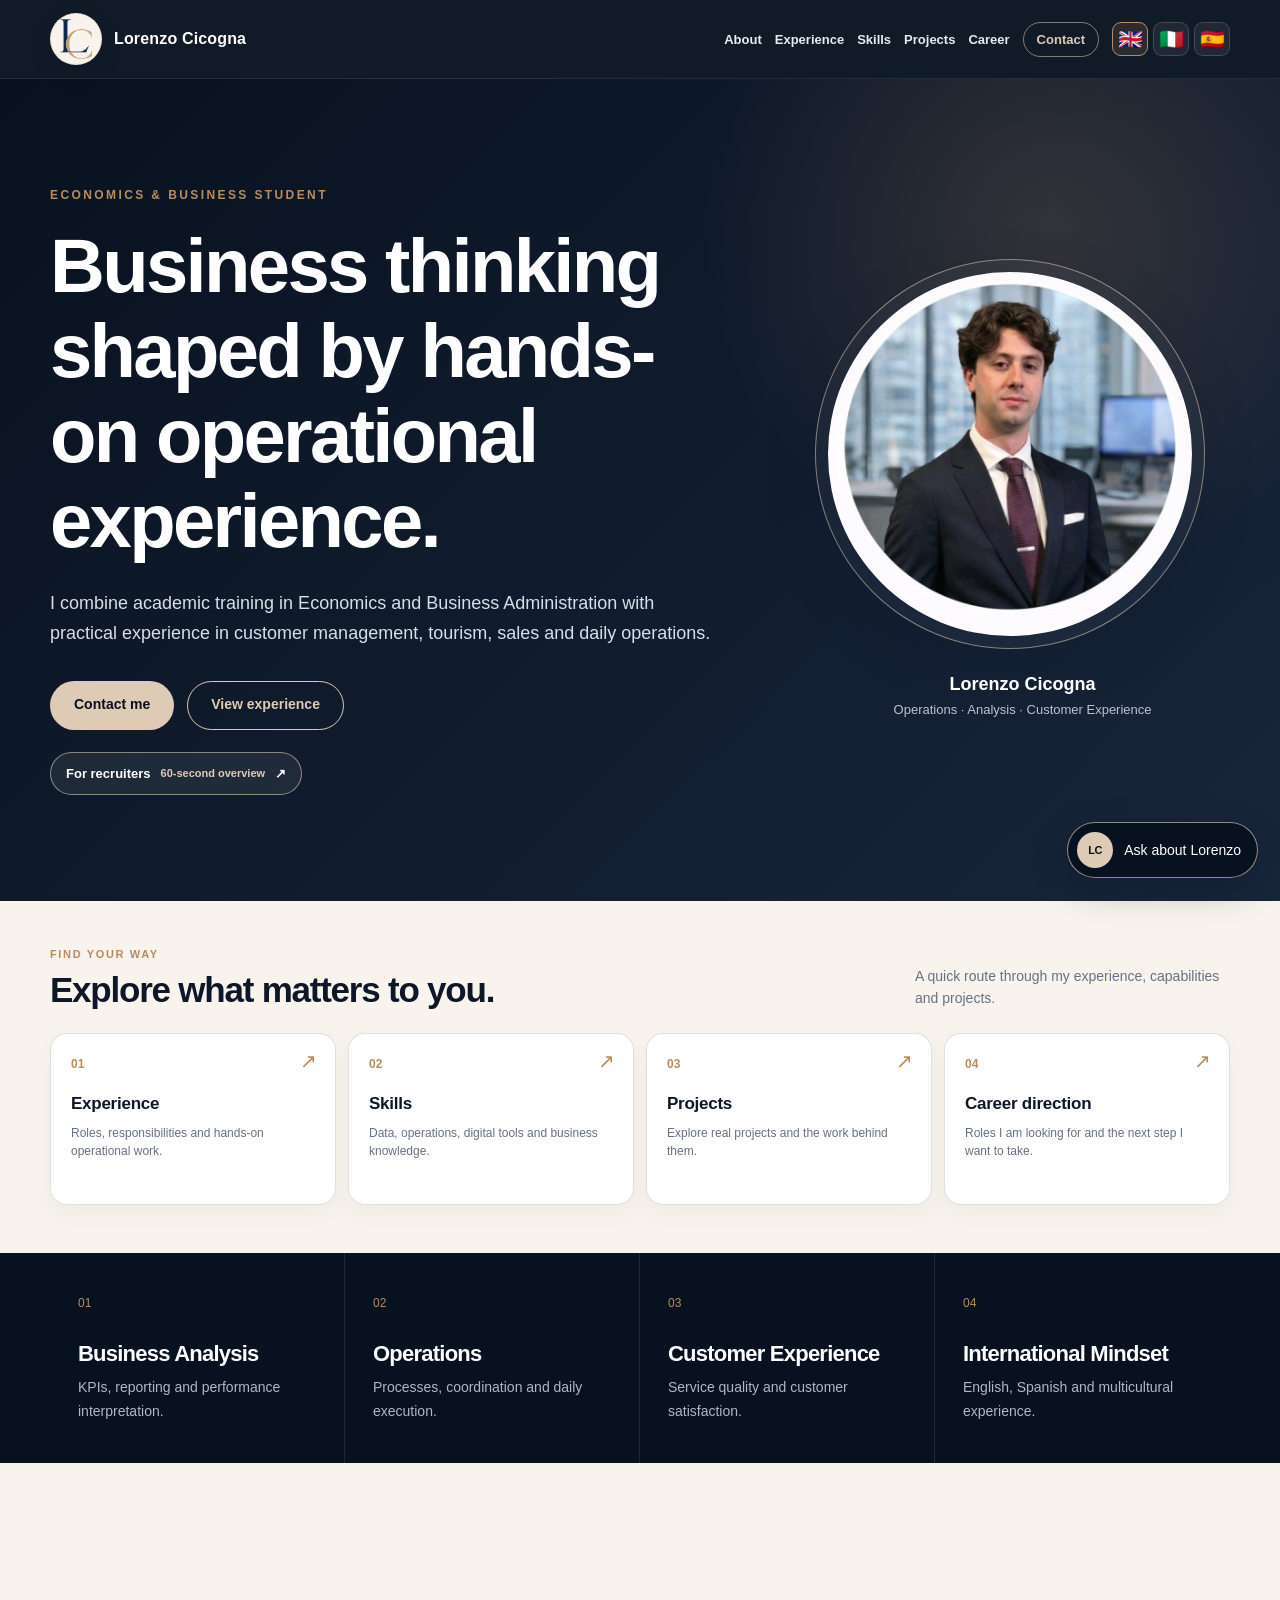
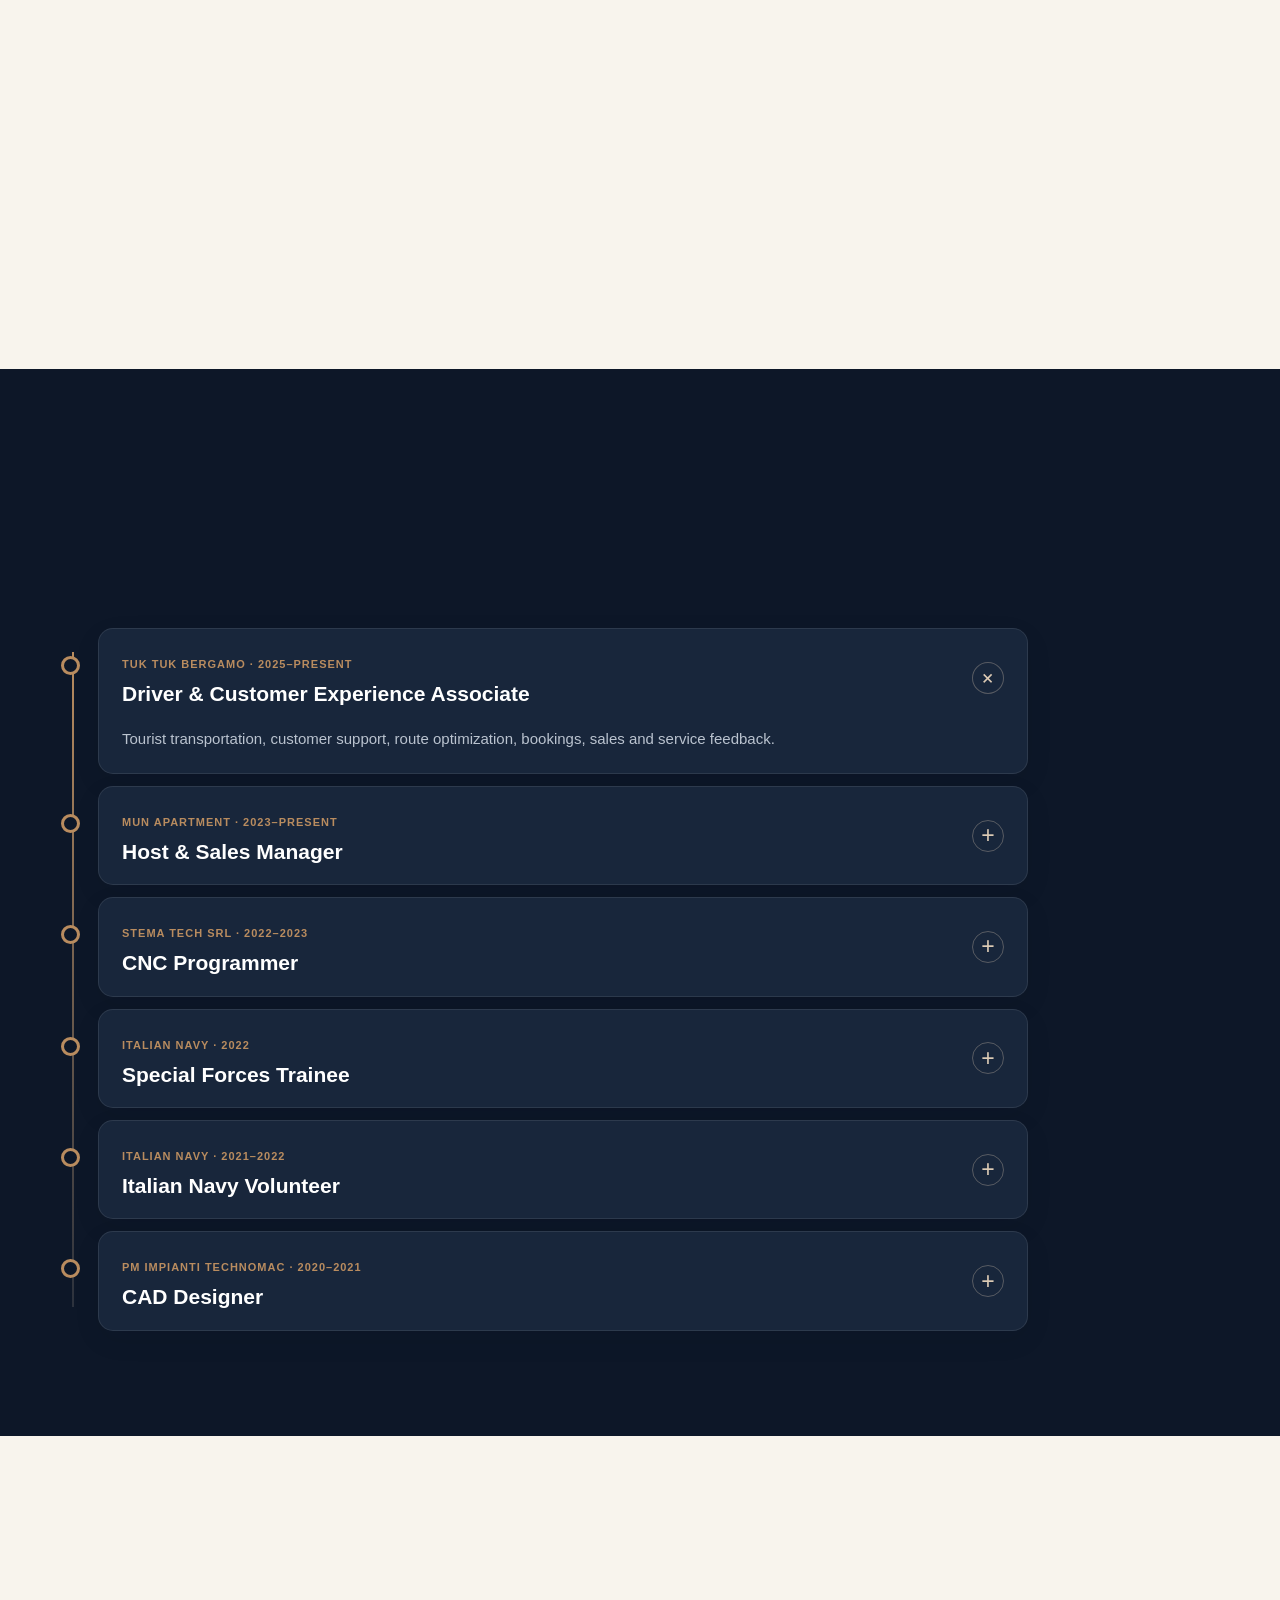
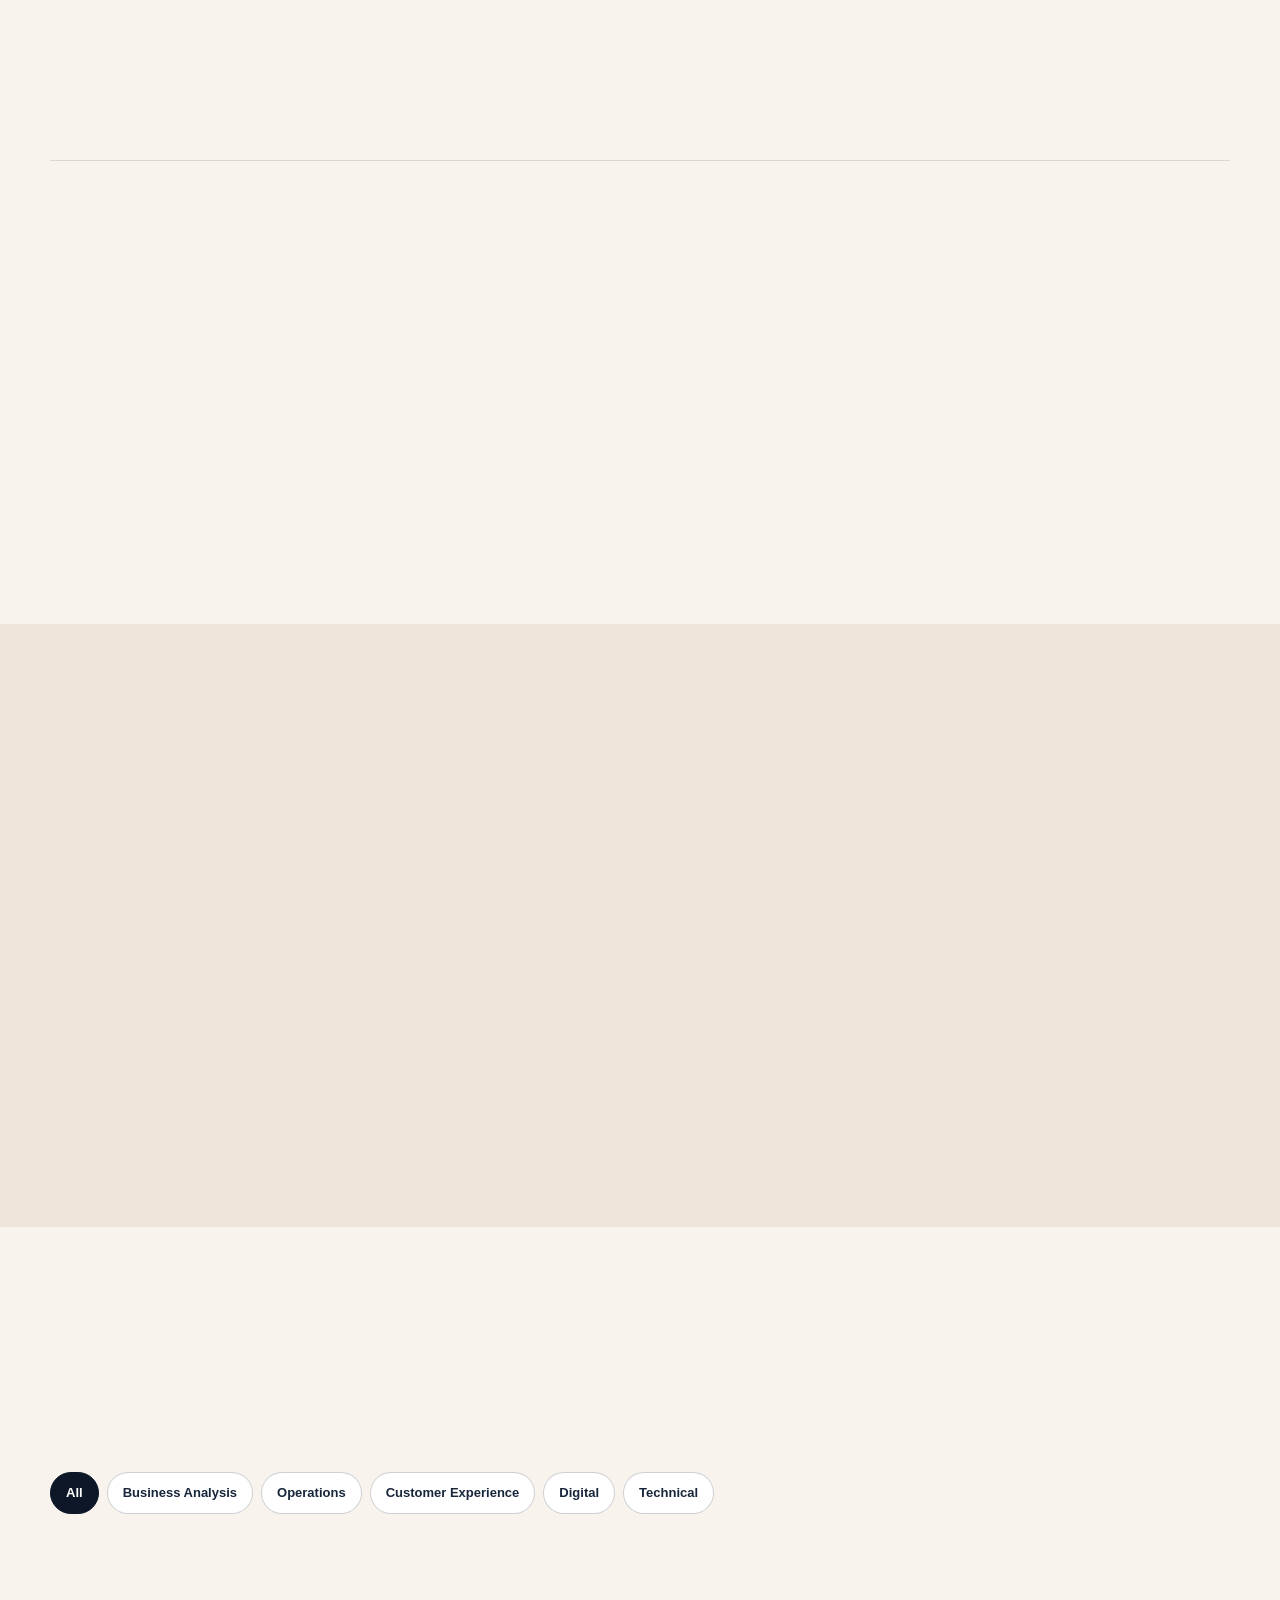
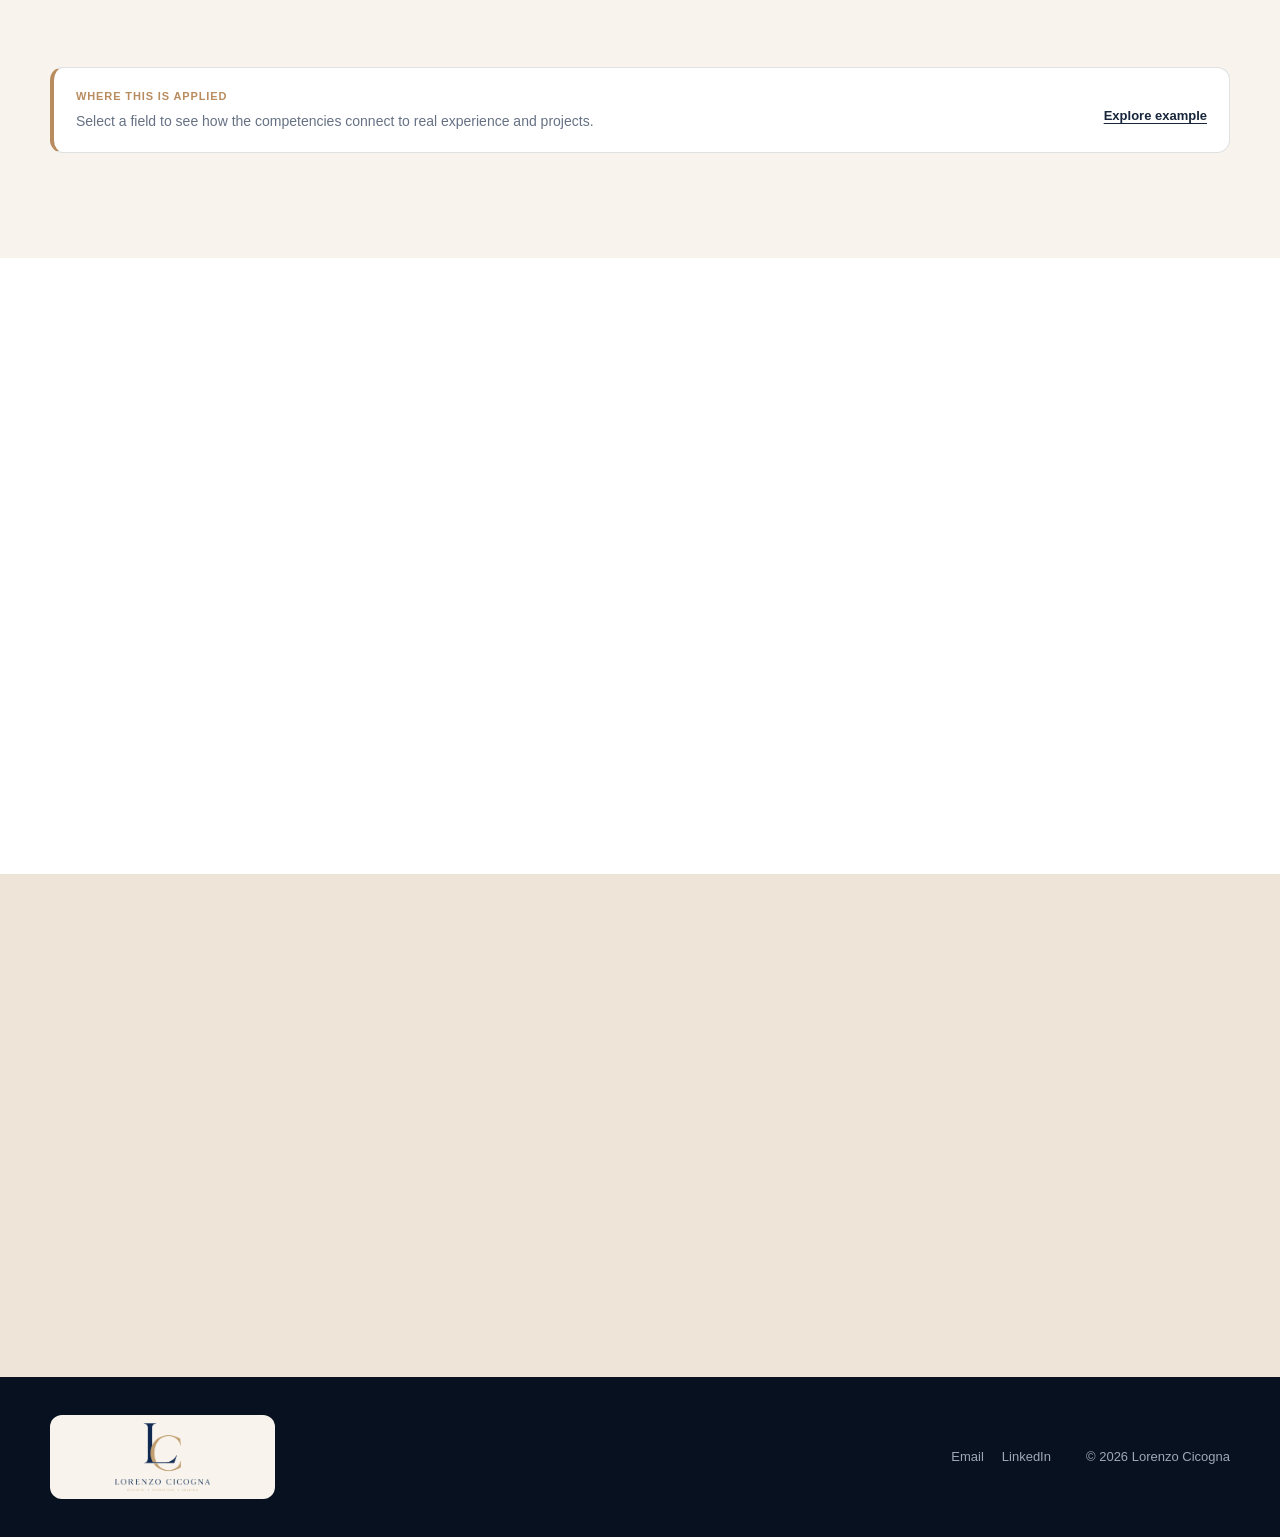
==== commit 52cad8c0: "Rende il contatto la CTA principale della homepage" ====
--- a/index.html
+++ b/index.html
@@ -97,14 +97,8 @@
           </p>
 
           <div class="hero-actions">
-            <a class="button button-primary" href="#experience" data-i18n="viewExperience">View experience</a>
-            <a
-              class="button button-secondary"
-              href="mailto:lorenzocicogna00@gmail.com?subject=Portfolio%20Contact%20-%20Lorenzo%20Cicogna"
-              data-i18n="contactMe"
-            >
-              Contact me
-            </a>
+            <a class="button button-primary" href="#contact" data-i18n="contactMe">Contact me</a>
+            <a class="button button-secondary" href="#experience" data-i18n="viewExperience">View experience</a>
           </div>
         </div>
 
@@ -349,6 +343,13 @@
           </p>
         </div>
         <div class="contact-card reveal">
+          <a
+            class="button button-primary"
+            href="mailto:lorenzocicogna00@gmail.com?subject=Portfolio%20Contact%20-%20Lorenzo%20Cicogna"
+            data-i18n="sendEmail"
+          >
+            Send me an email
+          </a>
           <a href="mailto:lorenzocicogna00@gmail.com">lorenzocicogna00@gmail.com</a>
           <a href="tel:+393516896022">+39 351 689 6022</a>
           <a href="https://www.linkedin.com/in/lorenzo-cicogna-a7a300262" target="_blank" rel="noopener noreferrer">LinkedIn</a>
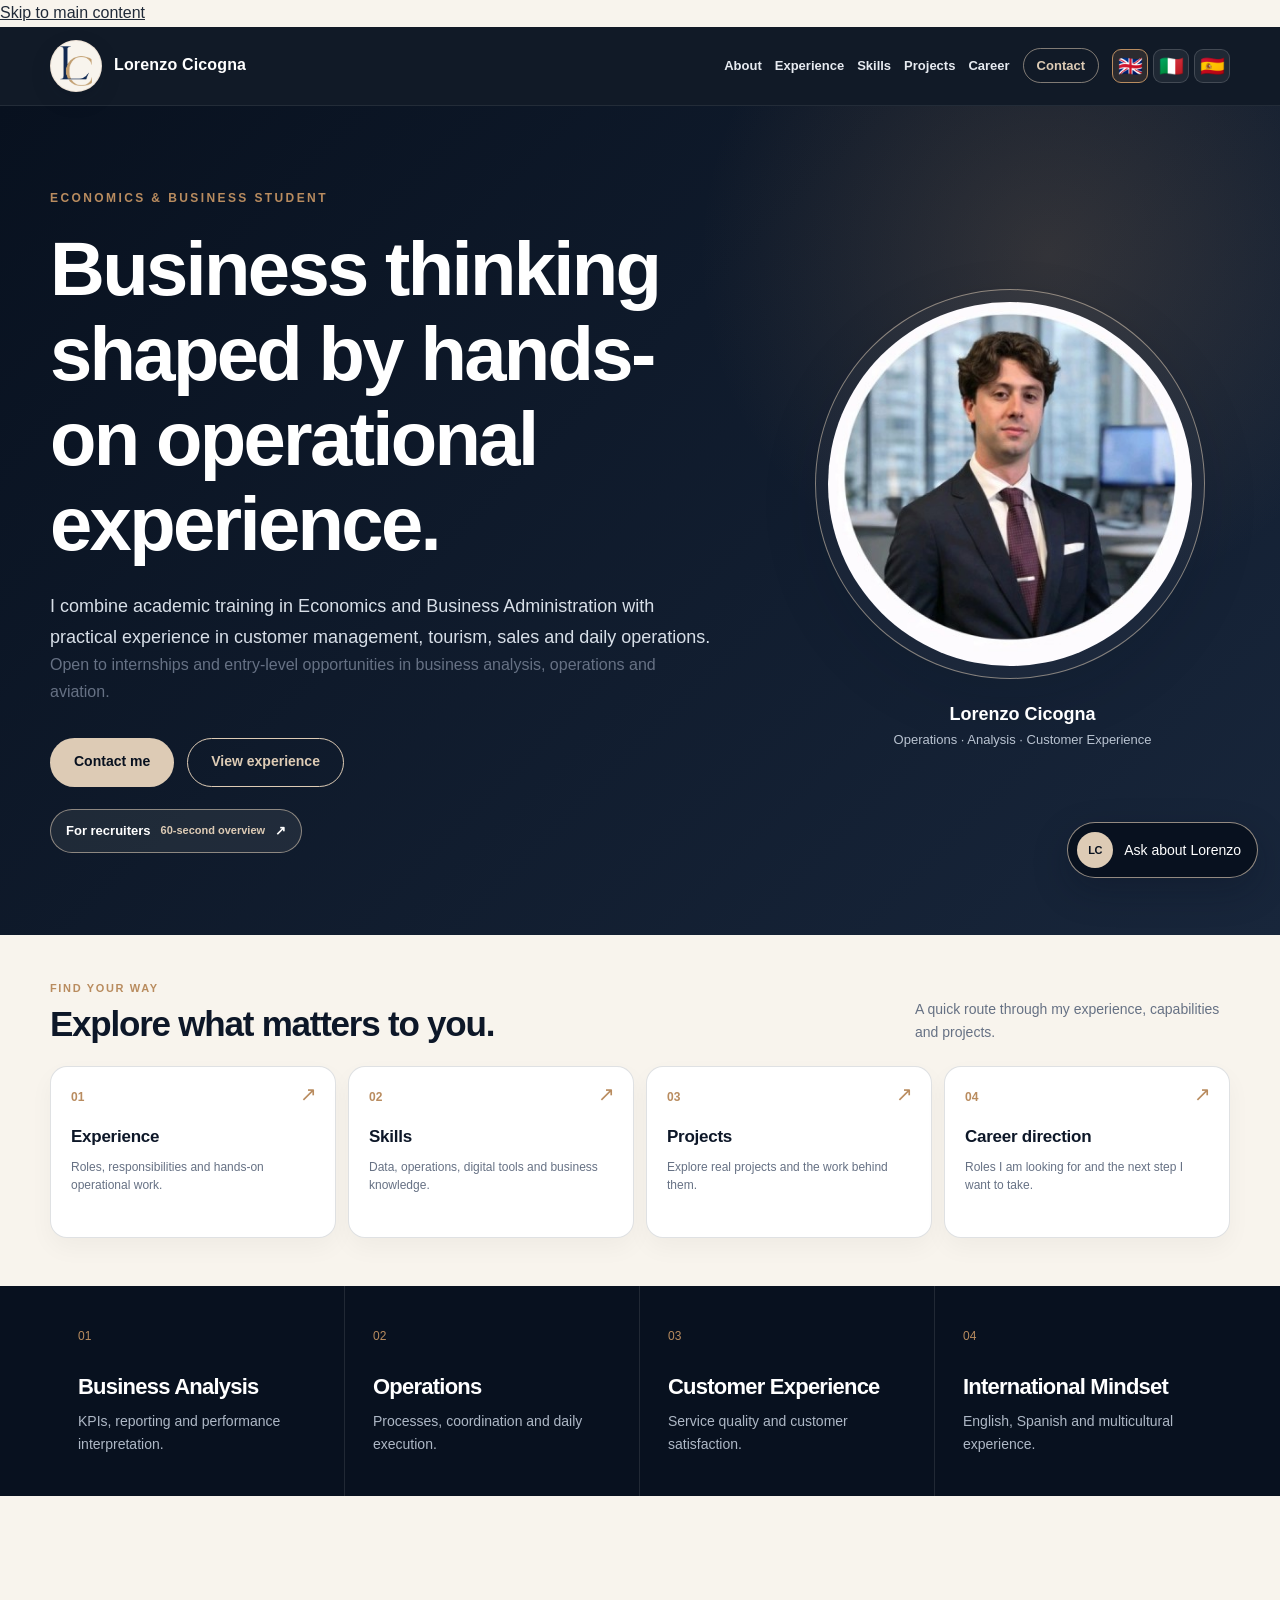
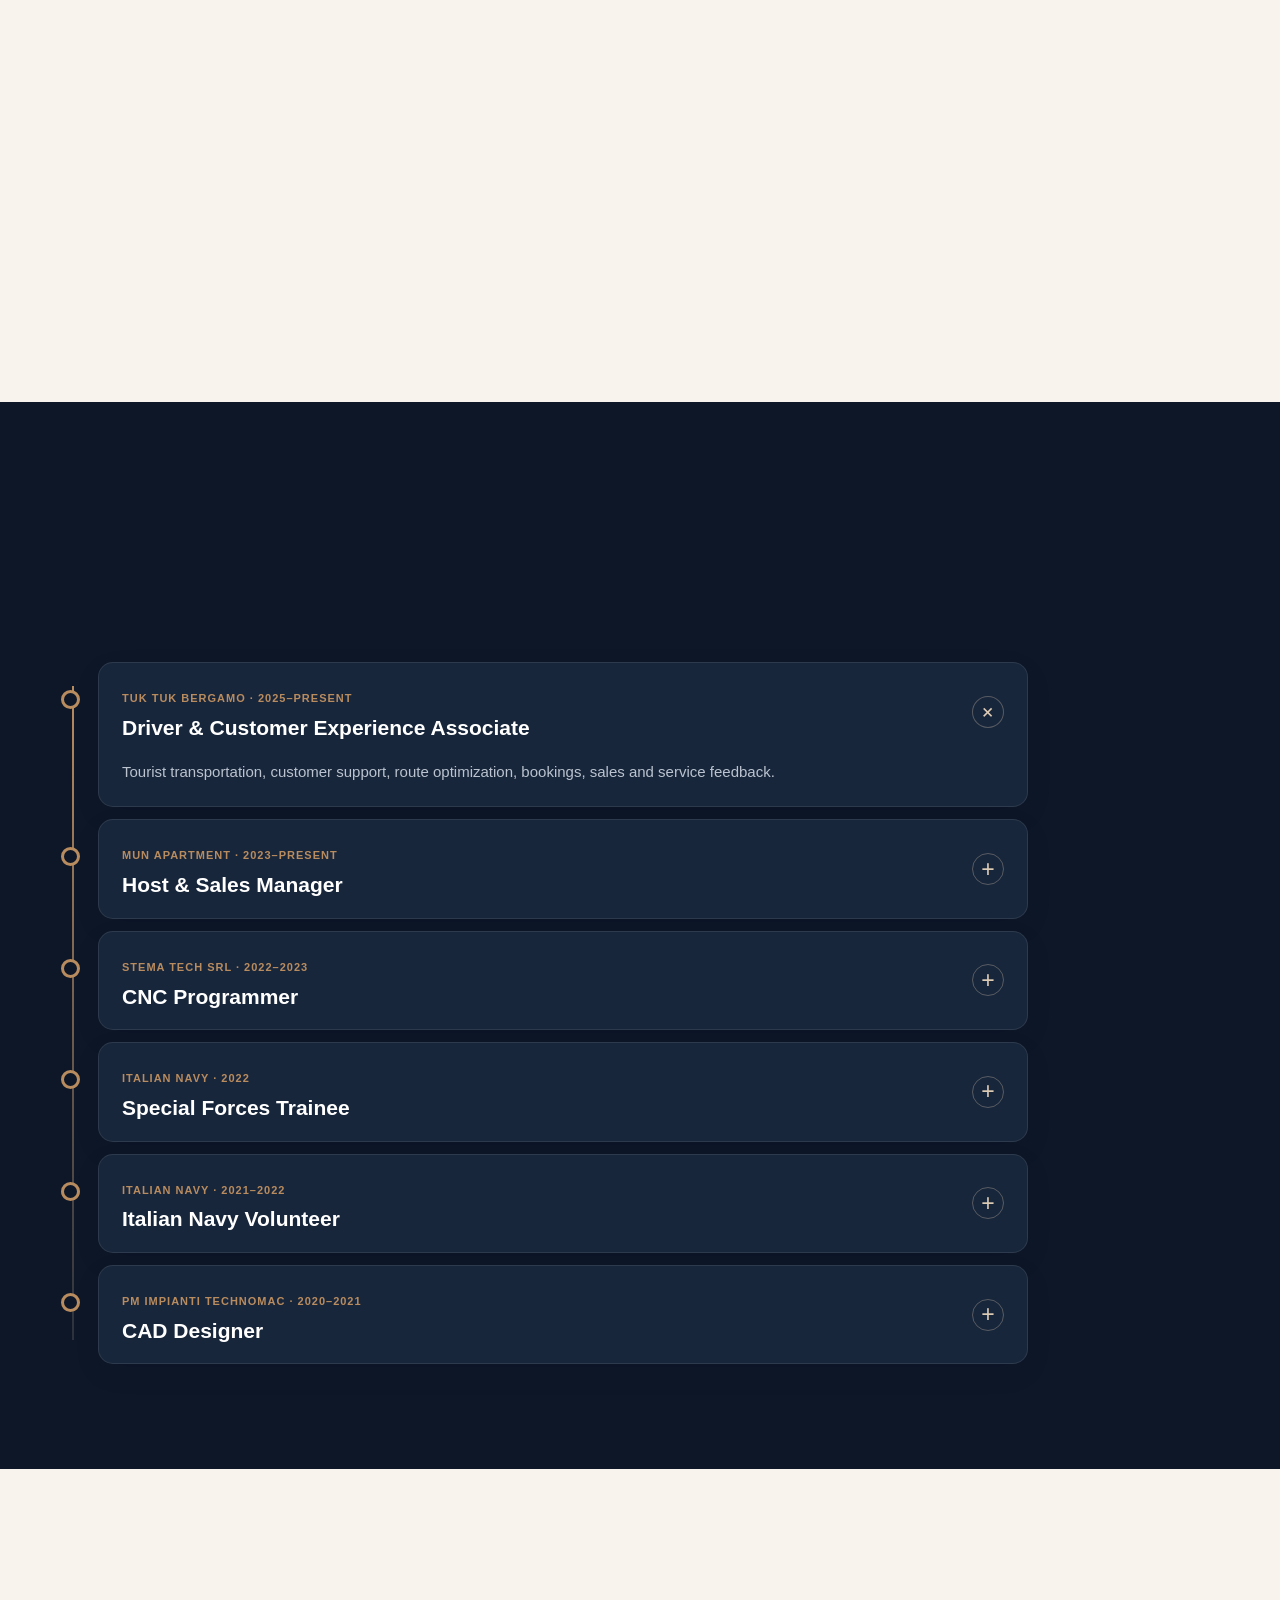
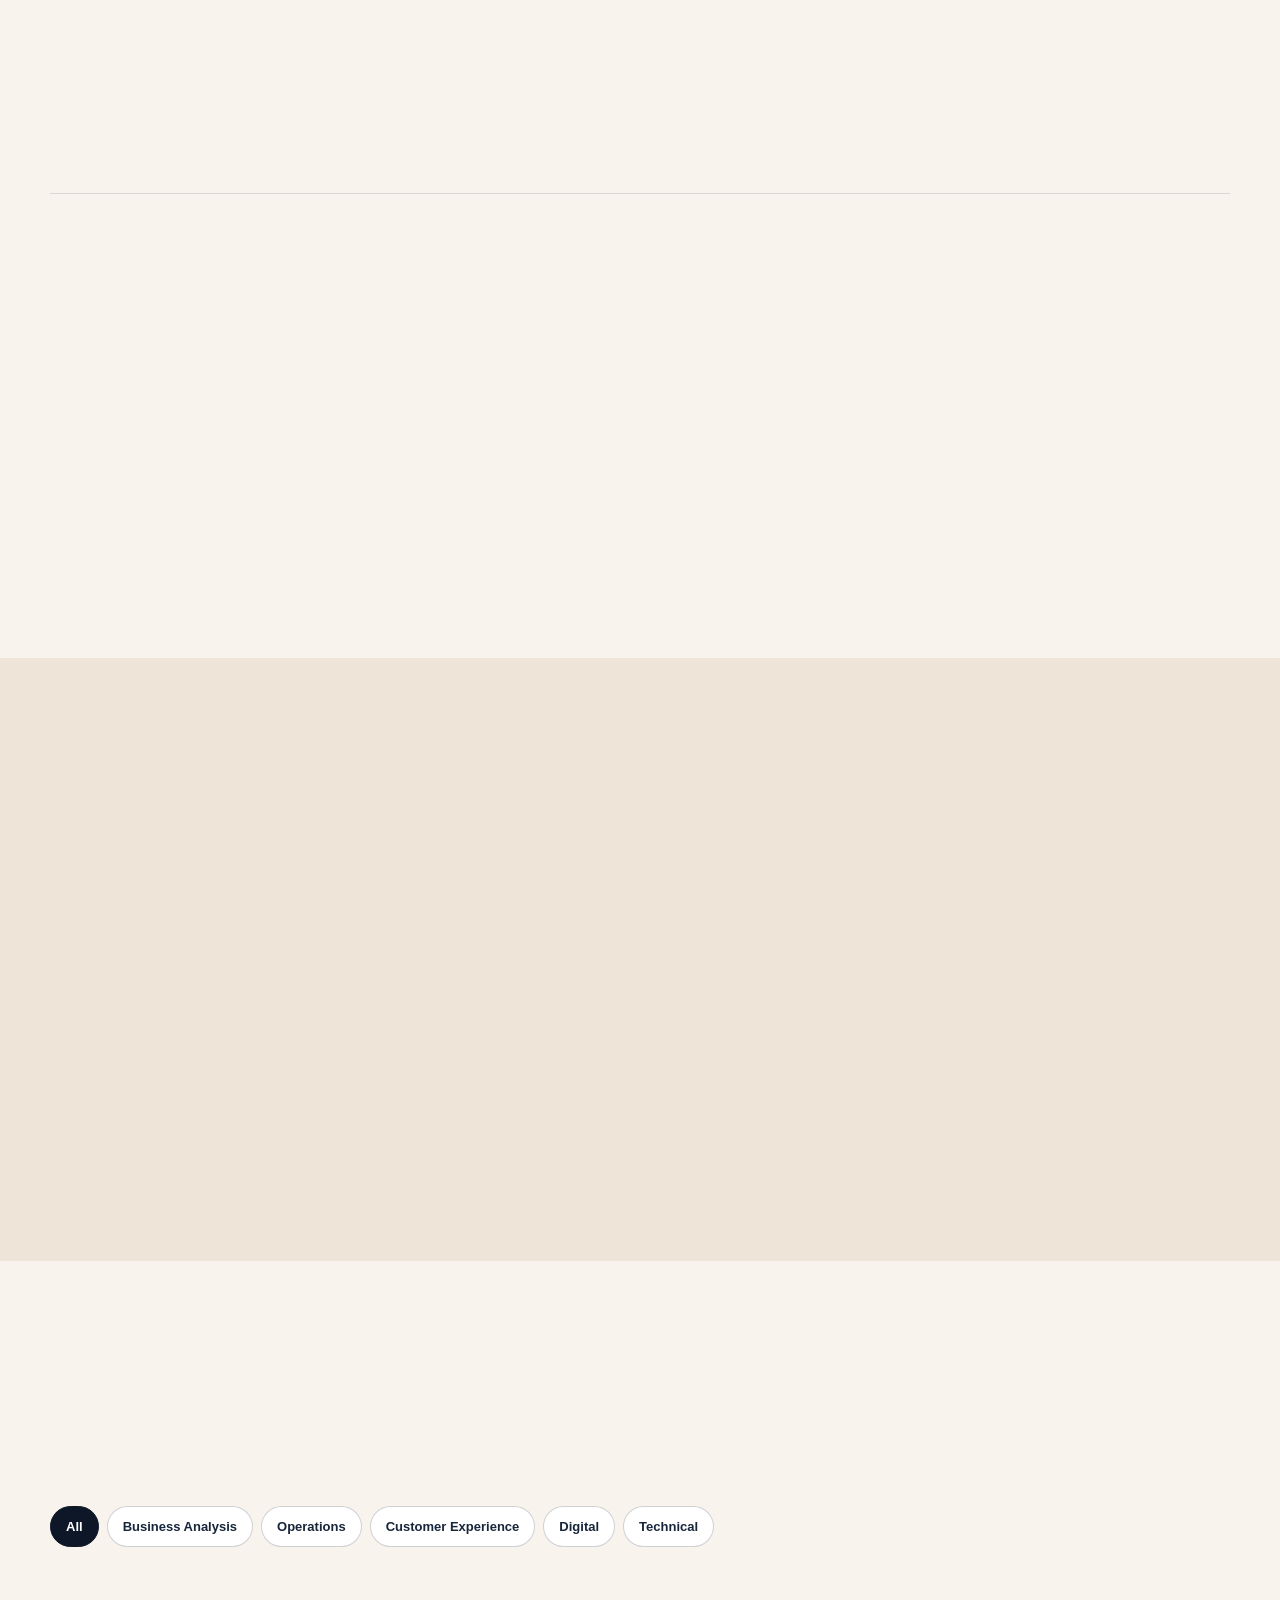
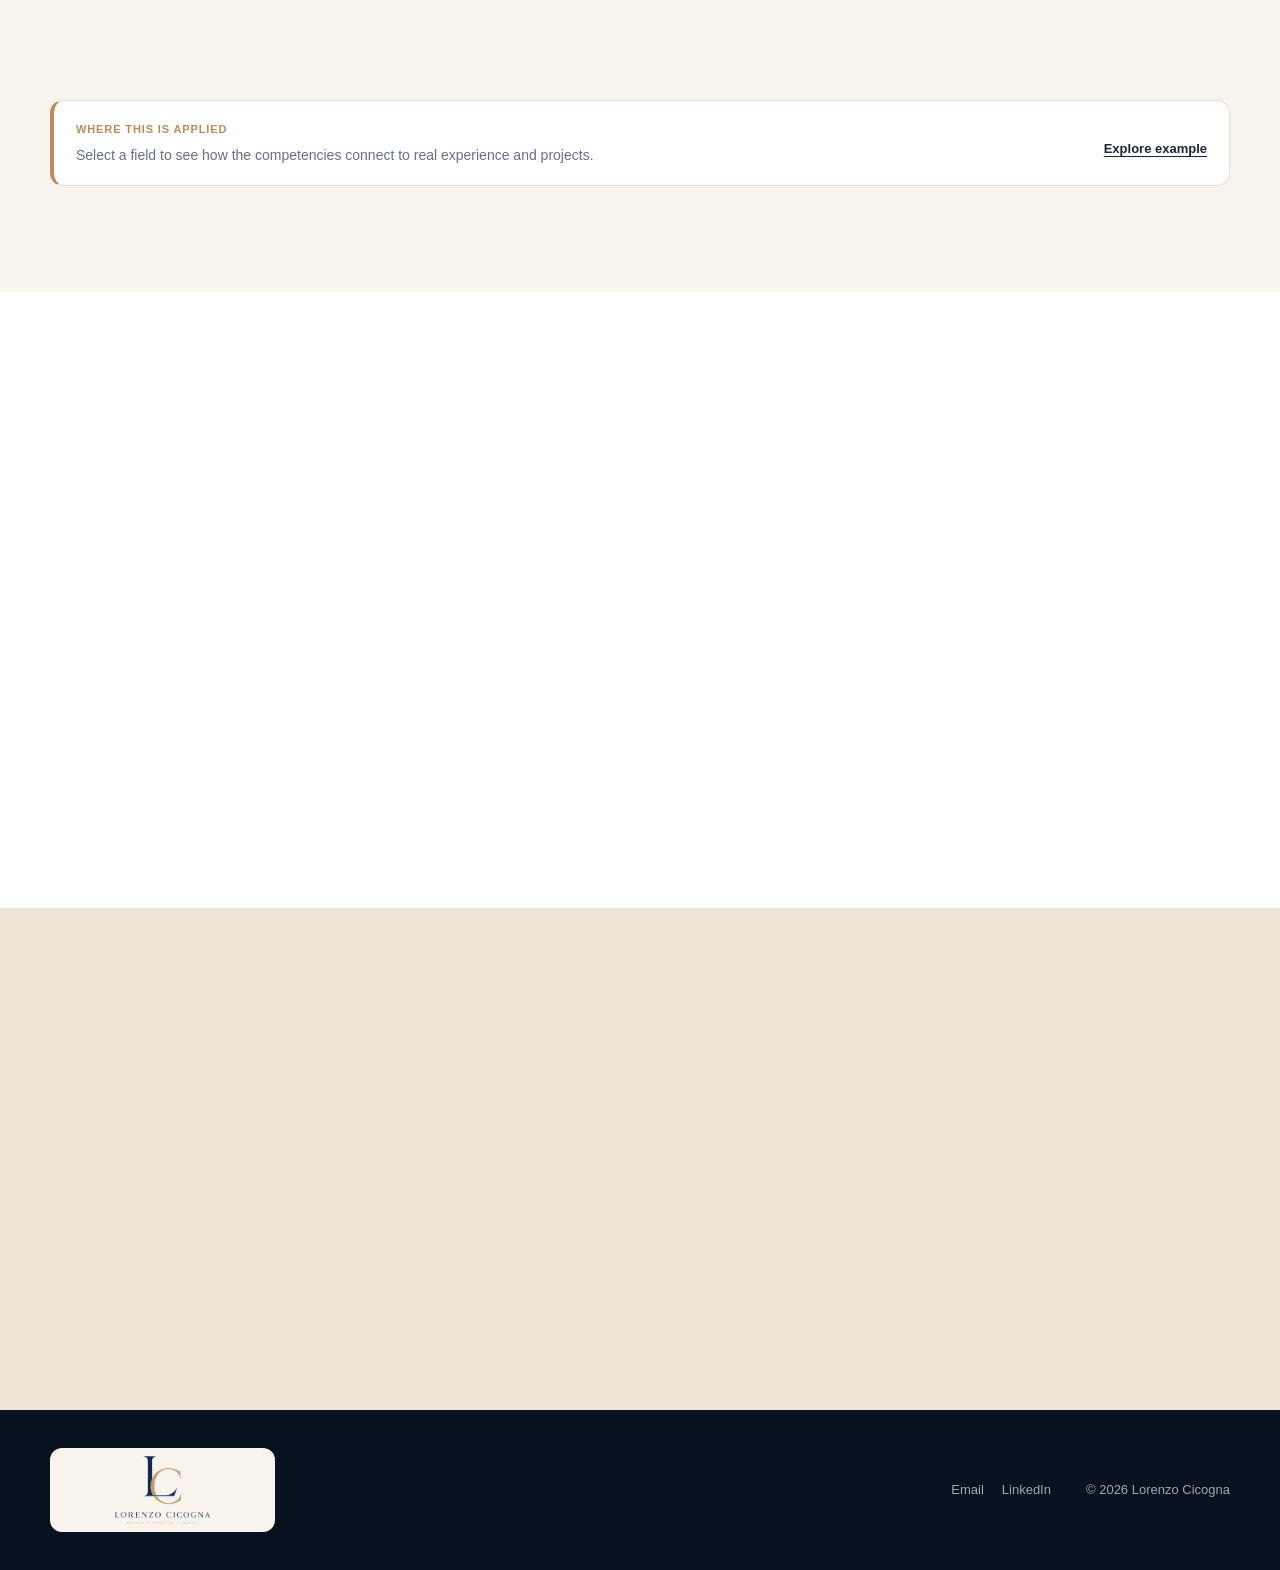
==== commit 847a22bf: "Migliora hero, contatti, SEO e accessibilità" ====
--- a/index.html
+++ b/index.html
@@ -8,23 +8,25 @@
     content="default-src 'self'; img-src 'self' data:; style-src 'self'; script-src 'self'; font-src 'self'; object-src 'none'; base-uri 'self'; form-action 'none'; upgrade-insecure-requests;"
   />
   <meta name="referrer" content="strict-origin-when-cross-origin" />
+  <meta name="robots" content="index,follow,max-image-preview:large,max-snippet:-1,max-video-preview:-1" />
   <meta name="google-site-verification" content="lEEaJcRBQGeHRLv8mP13nE40j-a30Jz5oMptqvIoktc" />
 
-  <title>Lorenzo Cicogna | Business, Operations & Customer Experience</title>
+  <title>Lorenzo Cicogna | Business Analysis, Operations & Customer Experience</title>
   <meta
     name="description"
-    content="Portfolio of Lorenzo Cicogna, Economics and Business student with experience in operations, customer experience, tourism, sales and business performance."
+    content="Portfolio of Lorenzo Cicogna, Economics and Business Administration student with hands-on experience in operations, customer experience, hospitality, tourism, sales and technical environments. Open to internships and entry-level roles in business analysis, operations, aviation and business development."
   />
   <link rel="canonical" href="https://lorenzocicogna.github.io/lorenzo-portfolio/" />
   <meta property="og:type" content="website" />
-  <meta property="og:title" content="Lorenzo Cicogna | Business, Operations & Customer Experience" />
-  <meta property="og:description" content="Portfolio of Lorenzo Cicogna, Economics and Business student with experience in operations, customer experience, tourism, sales and business performance." />
+  <meta property="og:locale" content="en_US" />
+  <meta property="og:title" content="Lorenzo Cicogna | Business Analysis, Operations & Customer Experience" />
+  <meta property="og:description" content="Hands-on experience in operations, customer experience, hospitality, tourism, sales and technical environments, combined with Economics and Business Administration studies." />
   <meta property="og:url" content="https://lorenzocicogna.github.io/lorenzo-portfolio/" />
   <meta property="og:image" content="https://lorenzocicogna.github.io/lorenzo-portfolio/assets/images/branding/lorenzo-cicogna-logo.png" />
   <meta property="og:image:alt" content="Lorenzo Cicogna" />
   <meta name="twitter:card" content="summary_large_image" />
-  <meta name="twitter:title" content="Lorenzo Cicogna | Business, Operations & Customer Experience" />
-  <meta name="twitter:description" content="Portfolio of Lorenzo Cicogna, Economics and Business student with experience in operations, customer experience, tourism, sales and business performance." />
+  <meta name="twitter:title" content="Lorenzo Cicogna | Business Analysis, Operations & Customer Experience" />
+  <meta name="twitter:description" content="Hands-on experience in operations, customer experience, hospitality, tourism, sales and technical environments, combined with Economics and Business Administration studies." />
   <meta name="twitter:image" content="https://lorenzocicogna.github.io/lorenzo-portfolio/assets/images/branding/lorenzo-cicogna-logo.png" />
 
   <link rel="icon" type="image/png" href="assets/images/branding/lorenzo-cicogna-monogram.png" />
@@ -45,6 +47,7 @@
 </head>
 
 <body data-page="home">
+  <a class="skip-link" href="#main-content">Skip to main content</a>
   <header class="site-header">
     <nav class="navbar container" aria-label="Main navigation">
       <a class="brand" href="index.html" aria-label="Lorenzo Cicogna home">
@@ -85,15 +88,20 @@
     <div class="ux-progress" aria-hidden="true"><span class="ux-progress-fill"></span></div>
   </header>
 
-  <main>
+  <main id="main-content">
     <section class="hero">
       <div class="container hero-grid">
         <div class="hero-content reveal">
           <p class="eyebrow" data-i18n="homeEyebrow">Economics & Business Student</p>
-          <h1 data-i18n="homeTitle">Business thinking shaped by hands-on operational experience.</h1>
+          <h1 data-i18n="homeTitle">I connect operations, data and customer experience to make businesses work better.</h1>
           <p class="hero-lead" data-i18n="homeLead">
-            I combine academic training in Economics and Business Administration with practical experience
-            in customer management, tourism, sales and daily operations.
+            Economics and Business Administration student with hands-on experience across tourism,
+            hospitality, sales and technical environments.
+          </p>
+
+          <p class="hero-status">
+            <span class="hero-status-dot" aria-hidden="true"></span>
+            <span data-i18n="homeStatus">Open to internships and entry-level opportunities in business analysis, operations and aviation.</span>
           </p>
 
           <div class="hero-actions">
@@ -338,8 +346,8 @@
           <p class="eyebrow" data-i18n="contactEyebrow">Contact</p>
           <h2 data-i18n="contactTitle">Let’s connect.</h2>
           <p data-i18n="contactText">
-            Open to internship and entry-level opportunities in business analysis,
-            operations, aviation, mobility and business development.
+            Open to internships and entry-level roles in business analysis, operations,
+            aviation, mobility and business development. Reach me by email or LinkedIn.
           </p>
         </div>
         <div class="contact-card reveal">
@@ -352,7 +360,15 @@
           </a>
           <a href="mailto:lorenzocicogna00@gmail.com">lorenzocicogna00@gmail.com</a>
           <a href="tel:+393516896022">+39 351 689 6022</a>
-          <a href="https://www.linkedin.com/in/lorenzo-cicogna-a7a300262" target="_blank" rel="noopener noreferrer">LinkedIn</a>
+          <a
+            class="contact-linkedin"
+            href="https://www.linkedin.com/in/lorenzo-cicogna-a7a300262"
+            target="_blank"
+            rel="noopener noreferrer me"
+            data-i18n="linkedinContact"
+          >
+            Connect on LinkedIn
+          </a>
           <p data-i18n="location">Bergamo, Italy</p>
         </div>
       </div>
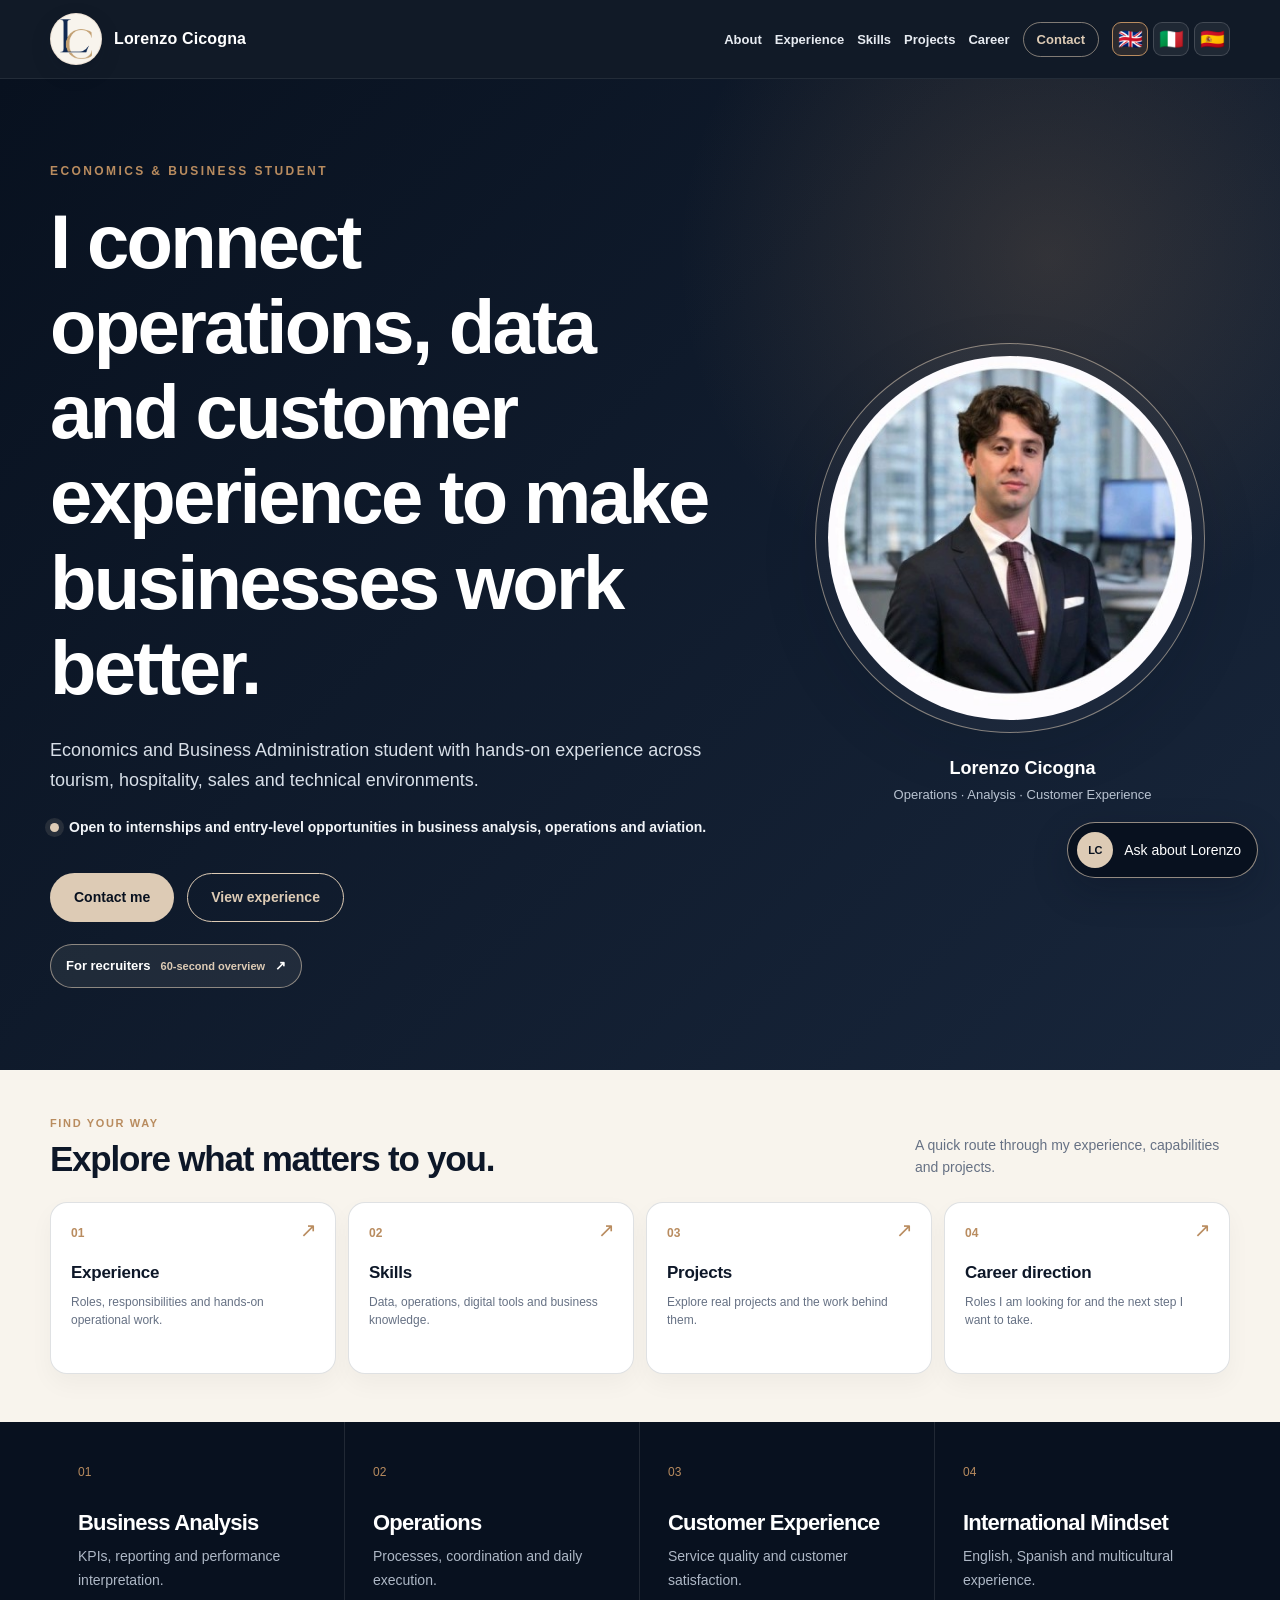
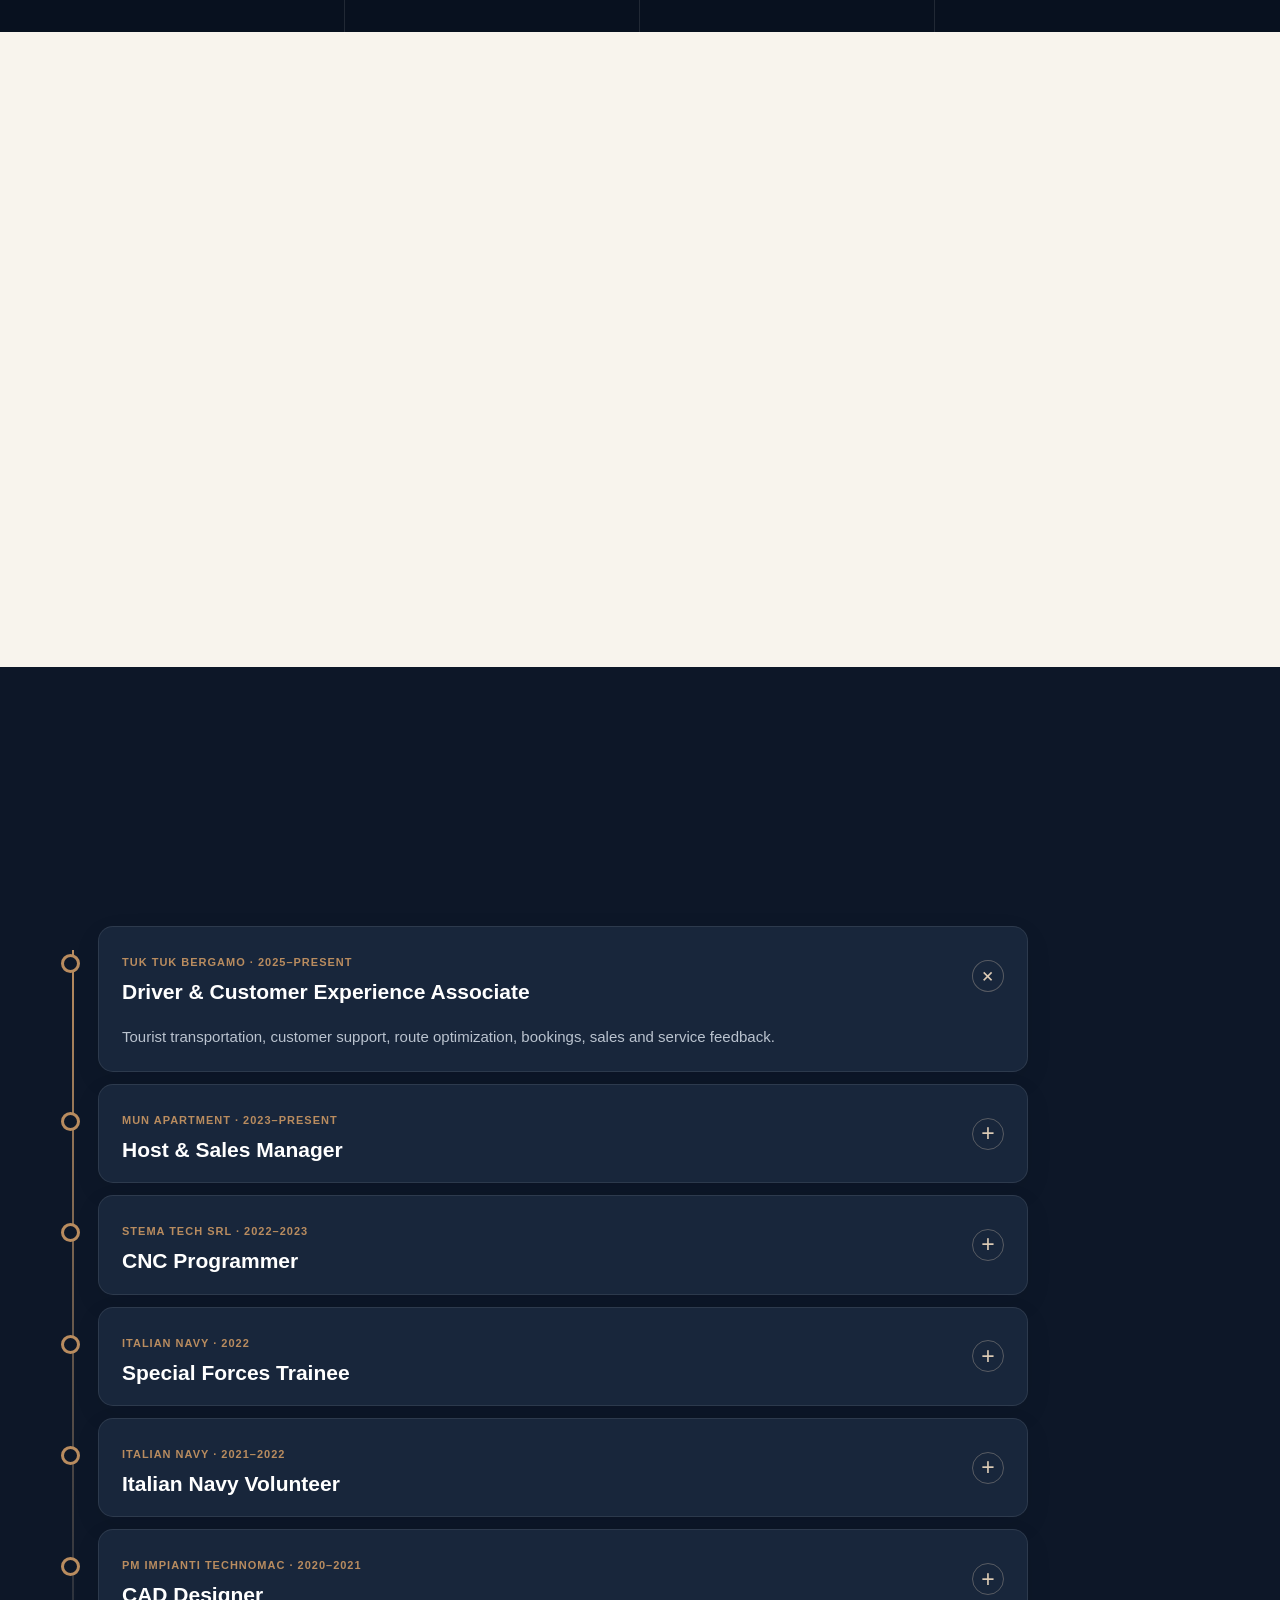
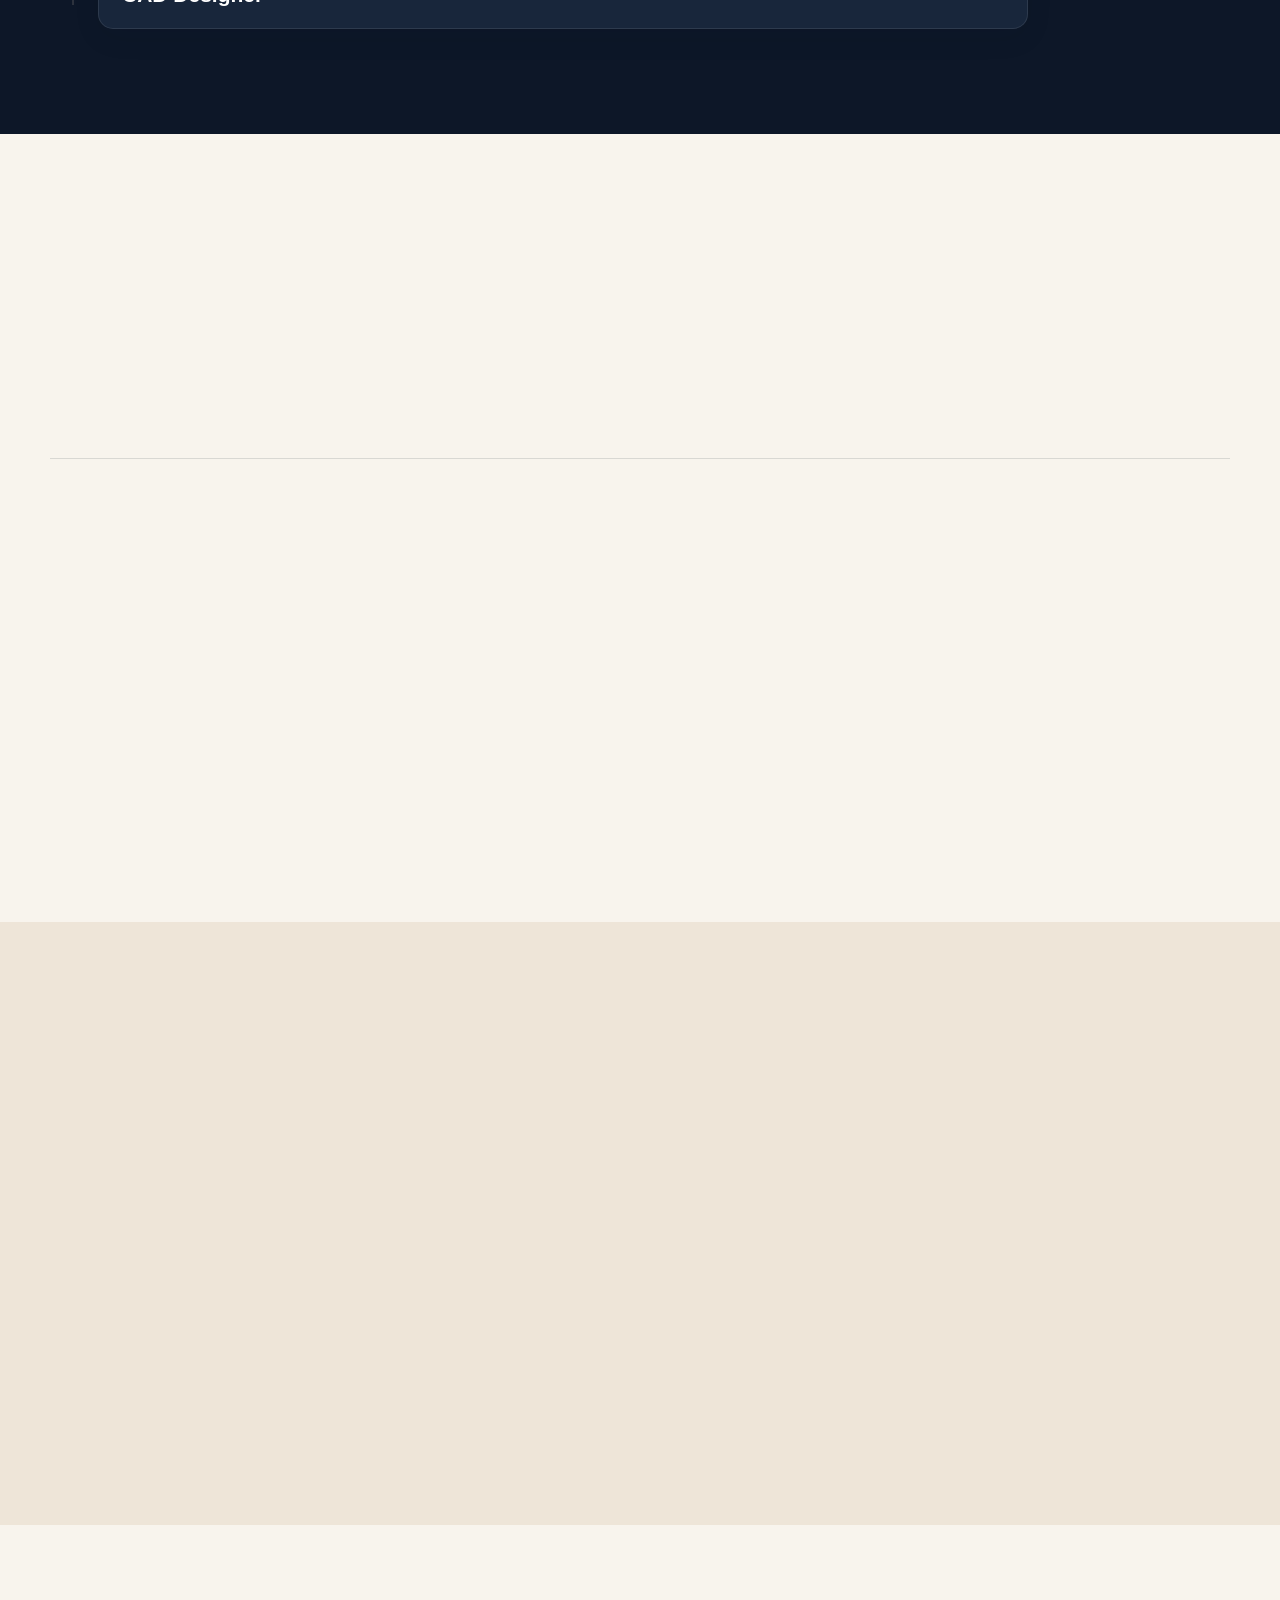
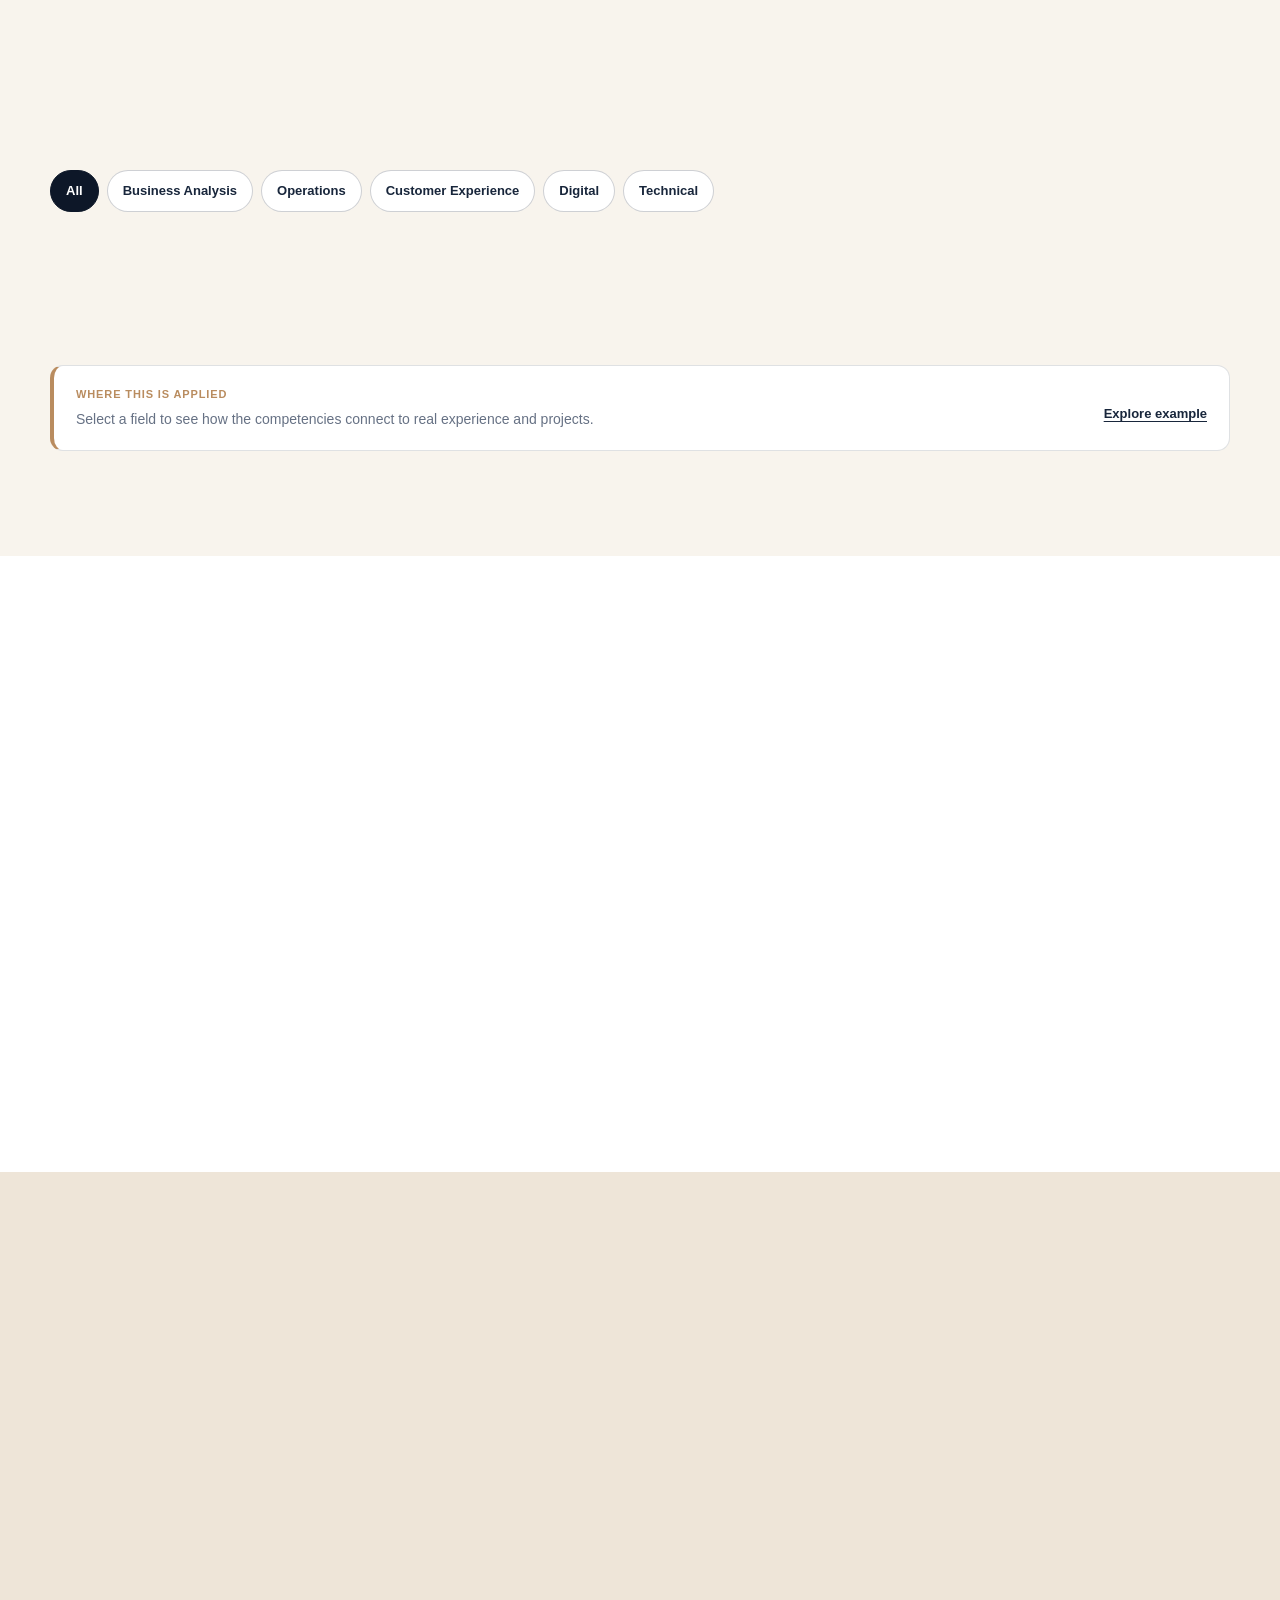
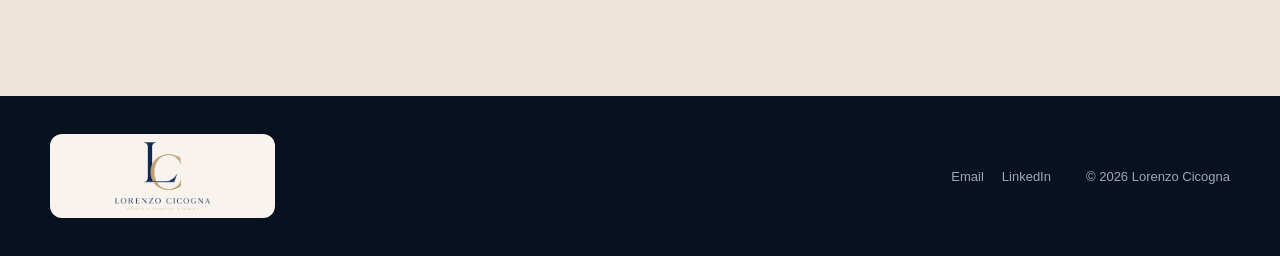
==== commit 091333ef: "Estende la ricerca lavorativa a tutta Europa" ====
--- a/index.html
+++ b/index.html
@@ -14,7 +14,7 @@
   <title>Lorenzo Cicogna | Business Analysis, Operations & Customer Experience</title>
   <meta
     name="description"
-    content="Portfolio of Lorenzo Cicogna, Economics and Business Administration student with hands-on experience in operations, customer experience, hospitality, tourism, sales and technical environments. Open to internships and entry-level roles in business analysis, operations, aviation and business development."
+    content="Portfolio of Lorenzo Cicogna, Economics and Business Administration student with hands-on experience in operations, customer experience, hospitality, tourism, sales and technical environments. Open to internships and entry-level roles across Europe, including EU and non-EU European countries."
   />
   <link rel="canonical" href="https://lorenzocicogna.github.io/lorenzo-portfolio/" />
   <meta property="og:type" content="website" />
@@ -101,7 +101,7 @@
 
           <p class="hero-status">
             <span class="hero-status-dot" aria-hidden="true"></span>
-            <span data-i18n="homeStatus">Open to internships and entry-level opportunities in business analysis, operations and aviation.</span>
+            <span data-i18n="homeStatus">Open to internships and entry-level opportunities across Europe in business analysis, operations and aviation.</span>
           </p>
 
           <div class="hero-actions">
@@ -324,7 +324,7 @@
           <a class="card project-card reveal" href="career.html">
             <span>01</span>
             <h3 data-i18n="careerCardTitle">Career Goals</h3>
-            <p data-i18n="careerCardText">Target roles, professional direction and opportunities in Spain.</p>
+            <p data-i18n="careerCardText">Target roles, professional direction and opportunities across Europe.</p>
           <span class="ux-project-action"><span data-ux-key="uxExplore">Discover more</span><span aria-hidden="true">↗</span></span></a>
           <a class="card project-card reveal" href="mun.html">
             <span>02</span>
@@ -346,8 +346,8 @@
           <p class="eyebrow" data-i18n="contactEyebrow">Contact</p>
           <h2 data-i18n="contactTitle">Let’s connect.</h2>
           <p data-i18n="contactText">
-            Open to internships and entry-level roles in business analysis, operations,
-            aviation, mobility and business development. Reach me by email or LinkedIn.
+            Open to internships and entry-level roles across Europe in business analysis,
+            operations, aviation, mobility and business development. Reach me by email or LinkedIn.
           </p>
         </div>
         <div class="contact-card reveal">
--- a/assets/css/style.css
+++ b/assets/css/style.css
@@ -882,3 +882,91 @@
     transform: none;
   }
 }
+
+
+/* Portfolio conversion & accessibility enhancements */
+.skip-link {
+  position: fixed;
+  top: 10px;
+  left: 10px;
+  z-index: 3000;
+  padding: 10px 14px;
+  border-radius: 9px;
+  background: var(--sand-300);
+  color: var(--navy-950);
+  font-size: 13px;
+  font-weight: 800;
+  text-decoration: none;
+  transform: translateY(-150%);
+  transition: transform .18s ease;
+}
+
+.skip-link:focus {
+  transform: translateY(0);
+}
+
+.hero-status {
+  display: inline-flex;
+  align-items: flex-start;
+  gap: 10px;
+  max-width: 690px;
+  margin-top: 22px;
+  color: #f1f4f8;
+  font-size: 14px;
+  font-weight: 650;
+  line-height: 1.55;
+}
+
+.hero-status-dot {
+  flex: 0 0 auto;
+  width: 9px;
+  height: 9px;
+  margin-top: 6px;
+  border-radius: 50%;
+  background: var(--sand-300);
+  box-shadow: 0 0 0 5px rgba(221, 203, 181, .12);
+}
+
+.contact-card .button.button-primary {
+  width: fit-content;
+  color: var(--navy-950);
+}
+
+.contact-card .button.button-primary:hover {
+  color: var(--navy-950);
+}
+
+.contact-card .contact-linkedin {
+  display: inline-flex;
+  width: fit-content;
+  align-items: center;
+  justify-content: center;
+  min-height: 45px;
+  padding: 10px 18px;
+  border: 1px solid rgba(221, 203, 181, .6);
+  border-radius: 999px;
+  color: var(--sand-300);
+}
+
+.contact-card .contact-linkedin:hover {
+  border-color: var(--sand-300);
+  background: rgba(221, 203, 181, .1);
+  color: var(--white);
+}
+
+@media (max-width: 620px) {
+  .hero-status {
+    font-size: 13px;
+  }
+
+  .contact-card .button.button-primary,
+  .contact-card .contact-linkedin {
+    width: 100%;
+  }
+}
+
+@media (prefers-reduced-motion: reduce) {
+  .skip-link {
+    transition: none;
+  }
+}
